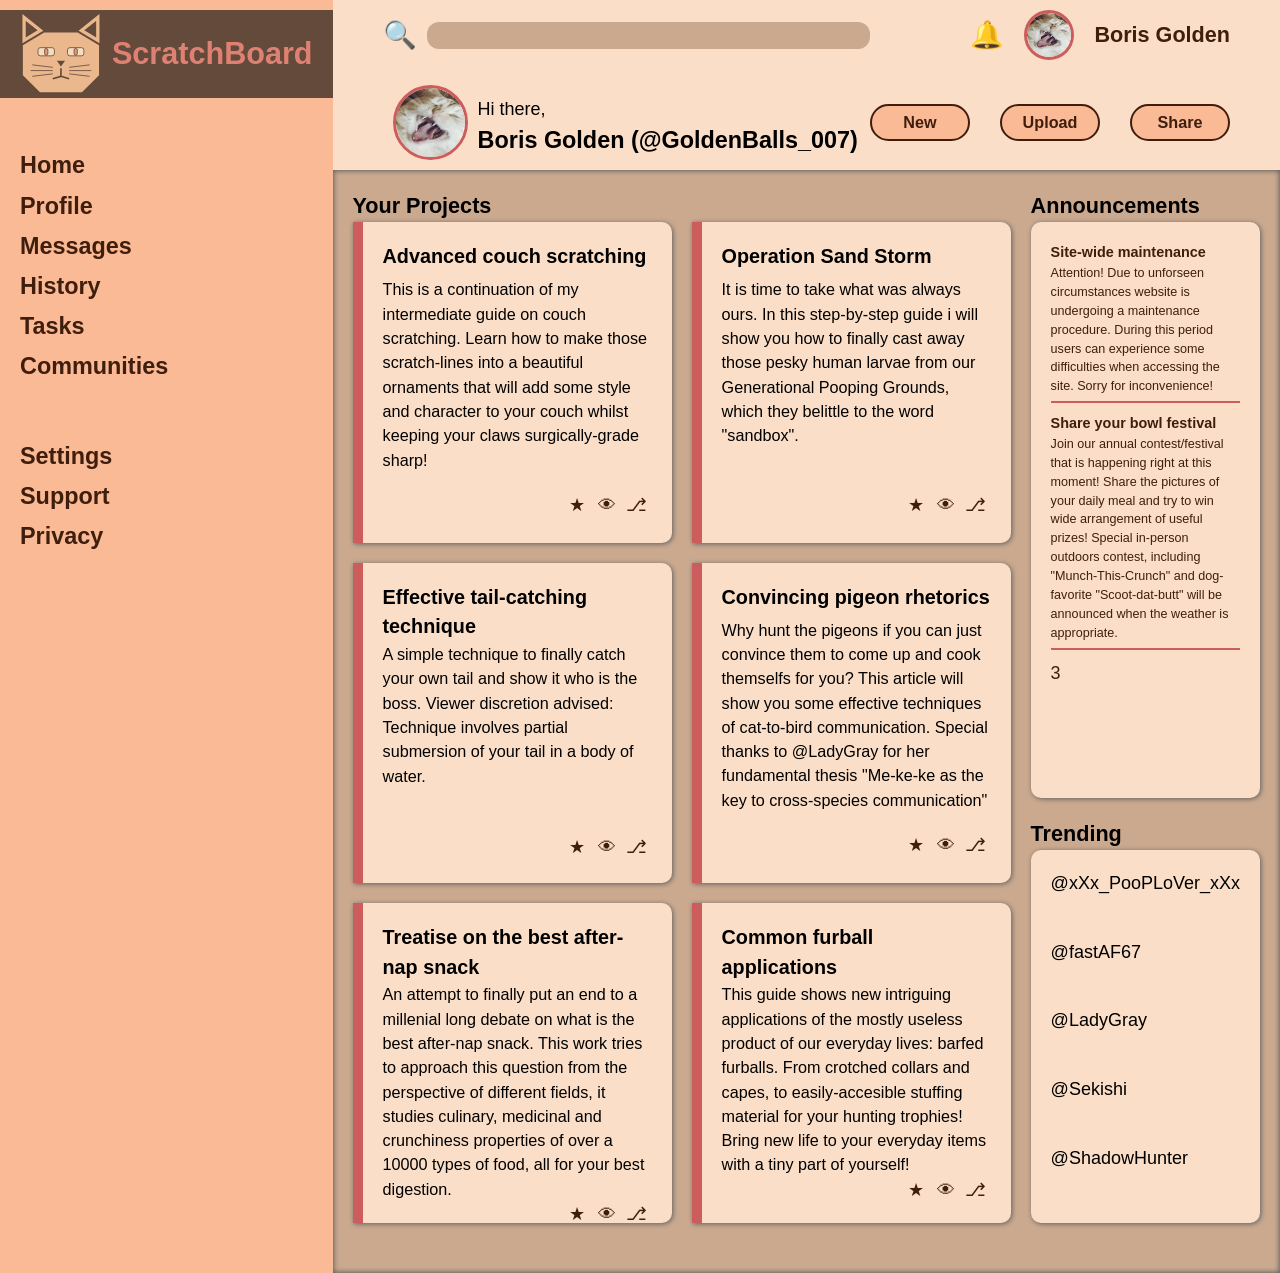
==== index.html @ 6971e1a7 "Fill Announcements section content" ====
<!DOCTYPE html>
<html lang="en">
<head>
    <meta charset="UTF-8">
    <meta name="viewport" content="width=device-width, initial-scale=1.0">
    <title>ScratchBoard</title>
    <link rel="stylesheet" href="styles.css">
    <script type="module" src="scripts/eye-logic.js"></script>
</head>
<body>
    <div class="page">
        <header>
            <div class="header-top">
                <form action="" method="get" autocomplete="off" role="search">
                    <label for="search">&#128269</label>
                    <input type="search" name="search" id="search">
                </form>
                <div class="profile">
                    <a class="notifications" href="http://" target="_blank" rel="noopener noreferrer">&#128276</a>
                    <img src="./media/images/boris.png" width="40" height="40" alt="Your Profile Picture">
                    <a class="name" href="http://" target="_blank" rel="noopener noreferrer">Boris Golden</a>
                </div>
            </div>
            <div class="header-bottom">
                <div class="self">
                    <img src="./media/images/boris.png" width="100" height="100" alt="Your Profile Picture">
                    <p>Hi there,</p>
                    <h2>Boris Golden (@GoldenBalls_007)</h2>
                </div>
                <div class="controls">
                    <button type="button">New</button>
                    <button type="button">Upload</button>
                    <button type="button">Share</button>
                </div>
            </div>
        </header>
        <aside>
            <div class="logo">
                <svg class="cat" xmlns="http://www.w3.org/2000/svg" viewBox="0 0 100 100">
                    <polygon points=
                    "
                        25,95                       
                        75,95
                        95,75
                        95,40
                        70,25
                        30,25
                        5,40
                        5,75 
                    "
                    fill="#e0b887" stroke="#e0b887" stroke-width="3"/>
                    <polygon points=
                    "
                        95,33
                        75,21 
                        95,5
                    "
                    fill="none" stroke="#e0b887" stroke-width="4"/>
                    <polygon points=
                    "
                        5,33
                        25,21 
                        5,5
                    "
                    fill="none" stroke="#e0b887" stroke-width="4"/>
                    <rect class="eye right" x="22" y="42" fill="#f5f5dc" stroke="#000" stroke-width="1" width="20" height="10" rx="3" />
                    <rect class="eye left" x="58" y="42" fill="#f5f5dc" stroke="#000" stroke-width="1" width="20" height="10" rx="3" />
                    <rect class="iris right" x="30" y="43" fill="#e47c56" stroke="#000" stroke-width="1" width="4" height="8" rx="2" />
                    <rect class="iris left" x="66" y="43" fill="#e47c56" stroke="#000" stroke-width="1" width="4" height="8" rx="2" />            
                    <polygon points=
                    "
                        50,65
                        45,58
                        55,58
                    "/>
                    <path d=
                    "
                        M50 67
                        V77
                        L40 80
                        M50 77
                        L60 80
                    " fill="none" stroke="black" stroke-width="2"/>
                    <line x1="40" y1="66" x2="15" y2="63" stroke="black" stroke-width="1"/>
                    <line x1="40" y1="70" x2="13" y2="70" stroke="black" stroke-width="1"/>
                    <line x1="40" y1="74" x2="15" y2="77" stroke="black" stroke-width="1"/>
                    <line x1="60" y1="66" x2="85" y2="63" stroke="black" stroke-width="1"/>
                    <line x1="60" y1="70" x2="87" y2="70" stroke="black" stroke-width="1"/>
                    <line x1="60" y1="74" x2="85" y2="77" stroke="black" stroke-width="1"/>
                </svg>
                <h1>ScratchBoard</h1>
            </div>
            <nav class="navigation-primary">
                <ul>
                    <li><a href="http://">Home</a></li>
                    <li><a href="http://">Profile</a></li>
                    <li><a href="http://">Messages</a></li>
                    <li><a href="http://">History</a></li>
                    <li><a href="http://">Tasks</a></li>
                    <li><a href="http://">Communities</a></li>
                </ul>
            </nav>
            <nav class="navigation-secondary">
                <ul>
                    <li><a href="http://">Settings</a></li>
                    <li><a href="http://">Support</a></li>
                    <li><a href="http://">Privacy</a></li>
                </ul>
            </nav>
        </aside>
        <main>
            <section class="projects">
                <h2>Your Projects</h2>
                <div class="content">
                    <div>
                        <h3>Advanced couch scratching</h3>
                        <p>This is a continuation of my intermediate guide on couch scratching. Learn how to make those scratch-lines into a beautiful ornaments that will add some style and character to your couch whilst keeping your claws surgically-grade sharp!</p>
                        <a class="favorite" href="http://" target="_blank" rel="noopener noreferrer">&#9733</a>
                        <a class="share" href="http://" target="_blank" rel="noopener noreferrer">&#128065</a>
                        <a class="branch" href="http://" target="_blank" rel="noopener noreferrer">&#x2387</a>
                    </div>
                    <div>
                        <h3>Operation Sand Storm</h3>
                        <p>It is time to take what was always ours. In this step-by-step guide i will show you how to finally cast away those pesky human larvae from our Generational Pooping Grounds, which they belittle to the word "sandbox".</p>
                        <a class="favorite" href="http://" target="_blank" rel="noopener noreferrer">&#9733</a>
                        <a class="share" href="http://" target="_blank" rel="noopener noreferrer">&#128065</a>
                        <a class="branch" href="http://" target="_blank" rel="noopener noreferrer">&#x2387</a>
                    </div>
                    <div>
                        <h3>Effective tail-catching technique</h3>
                        <p>A simple technique to finally catch your own tail and show it who is the boss. Viewer discretion advised: Technique involves partial submersion of your tail in a body of water.</p>
                        <a class="favorite" href="http://" target="_blank" rel="noopener noreferrer">&#9733</a>
                        <a class="share" href="http://" target="_blank" rel="noopener noreferrer">&#128065</a>
                        <a class="branch" href="http://" target="_blank" rel="noopener noreferrer">&#x2387</a>
                    </div>
                    <div>
                        <h3>Convincing pigeon rhetorics</h3>
                        <p>Why hunt the pigeons if you can just convince them to come up and cook themselfs for you? This article will show you some effective techniques of cat-to-bird communication. Special thanks to @LadyGray for her fundamental thesis "Me-ke-ke as the key to cross-species communication"</p>
                        <a class="favorite" href="http://" target="_blank" rel="noopener noreferrer">&#9733</a>
                        <a class="share" href="http://" target="_blank" rel="noopener noreferrer">&#128065</a>
                        <a class="branch" href="http://" target="_blank" rel="noopener noreferrer">&#x2387</a>
                    </div>
                    <div>
                        <h3>Treatise on the best after-nap snack</h3>
                        <p>An attempt to finally put an end to a millenial long debate on what is the best after-nap snack. This work tries to approach this question from the perspective of different fields, it studies culinary, medicinal and crunchiness properties of over a 10000 types of food, all for your best digestion.</p>
                        <a class="favorite" href="http://" target="_blank" rel="noopener noreferrer">&#9733</a>
                        <a class="share" href="http://" target="_blank" rel="noopener noreferrer">&#128065</a>
                        <a class="branch" href="http://" target="_blank" rel="noopener noreferrer">&#x2387</a>
                    </div>
                    <div>
                        <h3>Common furball applications</h3>
                        <p>This guide shows new intriguing applications of the mostly useless product of our everyday lives: barfed furballs. From crotched collars and capes, to easily-accesible stuffing material for your hunting trophies! Bring new life to your everyday items with a tiny part of yourself! </p>
                        <a class="favorite" href="http://" target="_blank" rel="noopener noreferrer">&#9733</a>
                        <a class="share" href="http://" target="_blank" rel="noopener noreferrer">&#128065</a>
                        <a class="branch" href="http://" target="_blank" rel="noopener noreferrer">&#x2387</a>
                    </div>
                </div>
            </section>
            <section class="announcements">
                <h2>Announcements</h2>
                <div class="content">
                    <a>
                        <h3>Site-wide maintenance</h3>
                        <p>Attention! Due to unforseen circumstances website is undergoing a maintenance procedure. During this period users can experience some difficulties when accessing the site. Sorry for inconvenience!</p>
                    </a>
                    <a>
                        <h3>Share your bowl festival</h3>
                        <p>Join our annual contest/festival that is happening right at this moment! Share the pictures of your daily meal and try to win wide arrangement of useful prizes! Special in-person outdoors contest, including "Munch-This-Crunch" and dog-favorite "Scoot-dat-butt" will be announced when the weather is appropriate.</p>
                    </a>
                    <a>3</a>
                </div>
            </section>
            <section class="trending">
                <h2>Trending</h2>
                <div class="content">
                    <div>@xXx_PooPLoVer_xXx</div>
                    <div>@fastAF67</div>
                    <div>@LadyGray</div>
                    <div>@Sekishi</div>
                    <div>@ShadowHunter</div>
                </div>
            </section>

        </main>
    </div>
</body>
</html>
---- styles.css ----
:root
{
    --font-headings: sans-serif;
    --font-primary: sans-serif;
    --font-secondary: sans-serif;
    
    --color-bg-body: indianred;
    --color-bg-aside: rgb(250, 186, 149);
    --color-bg-aside-highlight: rgb(255, 206, 178);
    --color-bg-header: rgb(250, 222, 199);
    --color-bg-main: rgb(202, 169, 143);
    --color-bg-logo: black;

    --color-font-headings: indianred;
    --color-font-primary: rgb(63, 30, 13);
    --color-font-secondary: rgb(90, 78, 23);
    --color-shadow: rgb(97, 96, 96);

    box-sizing: border-box;
    font-family: var(--font-primary);
    font-size: 18px;
    line-height: 1.5;
}

*,
*::before,
*::after
{
    box-sizing: inherit;
    margin: 0;
    padding: 0;
}

img
{
    display: block;
}

ul
{
    list-style: none;
}

a
{
    text-decoration: none;
    color: var(--color-font-primary)
}

body
{
    height: 100vh;
    display: flex;
    background-color: var(--color-bg-body);
}

.page
{
    height: 100%;
    flex: 1;
    display: grid;
    grid-template: 1fr 4fr / 1fr 5fr;
}

.page header
{   
    grid-area: 1 / 2 / 2 / 3;
    background-color: var(--color-bg-header)
}

.page aside
{
    grid-area: 1 / 1 / 3 / 2;
    background-color: var(--color-bg-aside);
}

.page main
{
    grid-area: 2 / 2 / 3 / 3;
    background-color: var(--color-bg-main)
}

aside
{
    display: flex;
    flex-direction: column;
    gap: 50px;
    padding-top: 10px;
}

aside > *
{
    padding-left: 20px;
    padding-right: 20px;
}

.logo
{
    height: 7%;
    display: flex;
    background-color: var(--color-bg-logo);
    opacity: 60%;
    gap: 10px;
    place-items: center;
}

.logo svg
{
    height: 100%;
}

aside h1
{
    font-size: 1.7rem;
    font-family: var(--font-headings);
    color: var(--color-font-headings);
}

aside a
{
    font-size: 1.3rem;
    font-weight: 550;
    color: var(--color-font-primary);
}

aside li
{
    margin-bottom: 5px;
}

header
{
    display: flex;
    flex-direction: column;
    gap: 25px;
    padding: 10px 50px;
}

header > *
{
    display: flex;
}

.header-top
{
    gap: 100px;
}

.header-top form
{
    flex: 1.5;
    display: flex;
    gap: 10px;
    align-items: center;
}

form input
{
    flex: 1;
    font-size: 1.3rem;
    border-radius: 12px;
    background-color: var(--color-bg-main);
    color: var(--color-font-secondary);
    border: none;
}

form input:focus
{
    background-color: var(--color-bg-aside);
    outline: 3px solid var(--color-font-headings);
    color: var(--color-font-headings);
}

form label
{
    font-size: 1.5rem;
}

.profile
{
    display: flex;
    gap: 20px;
    align-items: center;
}

.profile .notifications
{
    font-size: 1.5rem;
}

.profile img
{
    width: 50px;
    height: 50px;
    border-radius: 50%;
    border: 3px solid var(--color-font-headings);
}

.profile .name
{
    font-size: 1.2rem;
    font-weight: bold;
}

.header-bottom
{
    justify-content:space-between;
}

.self
{
    display: grid;
    grid-template: repeat(2, 1fr) / 1fr 4fr; 
}

.self img
{
    grid-area: 1 / 1 / 3 / 2;
    border-radius: 50%;
    border: 3px solid var(--color-font-headings);
    width: 75px;
    height: 75px;
    place-self: center;
}
.self p
{
    grid-area: 1 / 2 / 2 / 3;
    justify-self: start;
    align-self: end;
}
.self h2
{
    grid-area: 2 / 2 / 3 / 3;
    font-size: 1.3rem;
}

.controls
{
    display: flex;
    gap: 30px;
    place-items: center;
}

.controls button
{
    height: 50%;
    width: 100px;
    background-color: var(--color-bg-aside);
    color: var(--color-font-primary);
    font-size: 0.9rem;
    font-weight: bold;
    border-radius: 20px;
    border: 2px solid var(--color-font-primary)
}

.controls button:hover
{
    background-color: var(--color-bg-aside-highlight);
    border-color: var(--color-font-headings);
    color: var(--color-font-headings);
}

.controls button:active
{
    background-color: var(--color-bg-main);
    border-color: var(--color-font-primary);
    color: var(--color-font-primary);
}

main
{
    display: grid;
    grid-template: 3fr 2fr / 3fr 1fr;
    gap: 20px;
    padding: 20px 20px 50px;
    box-shadow: inset 0px 0px 5px 1px var(--color-shadow);
}

main section
{
    display: flex;
    flex-direction: column;
}

main section h2
{
    font-size: 1.2rem;
    font-weight: 600;
}

main .projects
{
    grid-area: 1 / 1 / 3 / 2;
}

main .announcements
{
    grid-area: 1 / 2 / 2 / 3;
}

main .trending
{
    grid-area: 2 / 2 / 3 / 3;
}

main section .content
{
    flex: 1;
}

main .projects .content
{   
    display: grid;
    grid-template: repeat(auto-fit, minmax(200px, 1fr)) / repeat(2, 1fr);
    gap: 20px;
    place-items: center;
}

main .projects .content div
{
    width: 100%;
    height: 100%;
    background-color: var(--color-bg-header);
    border-left: 10px solid var(--color-bg-body);
    border-top-right-radius: 10px;
    border-bottom-right-radius: 10px;
    padding: 20px;
    display: grid;
    grid-template: 0.5fr 3fr 0.5fr / 3fr 0.5fr 0.5fr 0.5fr;
}

main .projects .content div h3
{
    grid-area: 1 / 1 / 2 / 5;
    font-size: 1.1rem;
}
main .projects .content div p
{
    grid-area: 2 / 1 / 3 / 5;
    font-size: 0.9rem;
}

main .projects .content div .favorite,
main .projects .content div .share,
main .projects .content div .branch
{
    place-self: center;
}

main .projects .content div .favorite
{
    grid-area: 3 / 2 / 4 / 3;
}
main .projects .content div .share
{
    grid-area: 3 / 3 / 4 / 4;
}
main .projects .content div .branch
{
    grid-area: 3 / 4 / 4 / 5;
}

main .projects .content div,
main .announcements .content,
main .trending .content
{
    box-shadow: 1px 1px 5px var(--color-shadow);
}

main .announcements .content,
main .trending .content
{
    display: flex;
    flex-direction: column;
    padding: 20px;
    background-color: var(--color-bg-header);
    border-radius: 10px;
    gap: 10px;
}

main .announcements .content > *,
main .trending .content > *
{
    flex: 1;
}

main .announcements .content > *:not(:last-child)
{
    padding-bottom: 5px;
    border-bottom: 2px solid var(--color-font-headings);
}

main .announcements .content a h3
{
    font-size: 0.8rem;
}

main .announcements .content a p
{
    font-size: 0.7rem;
}
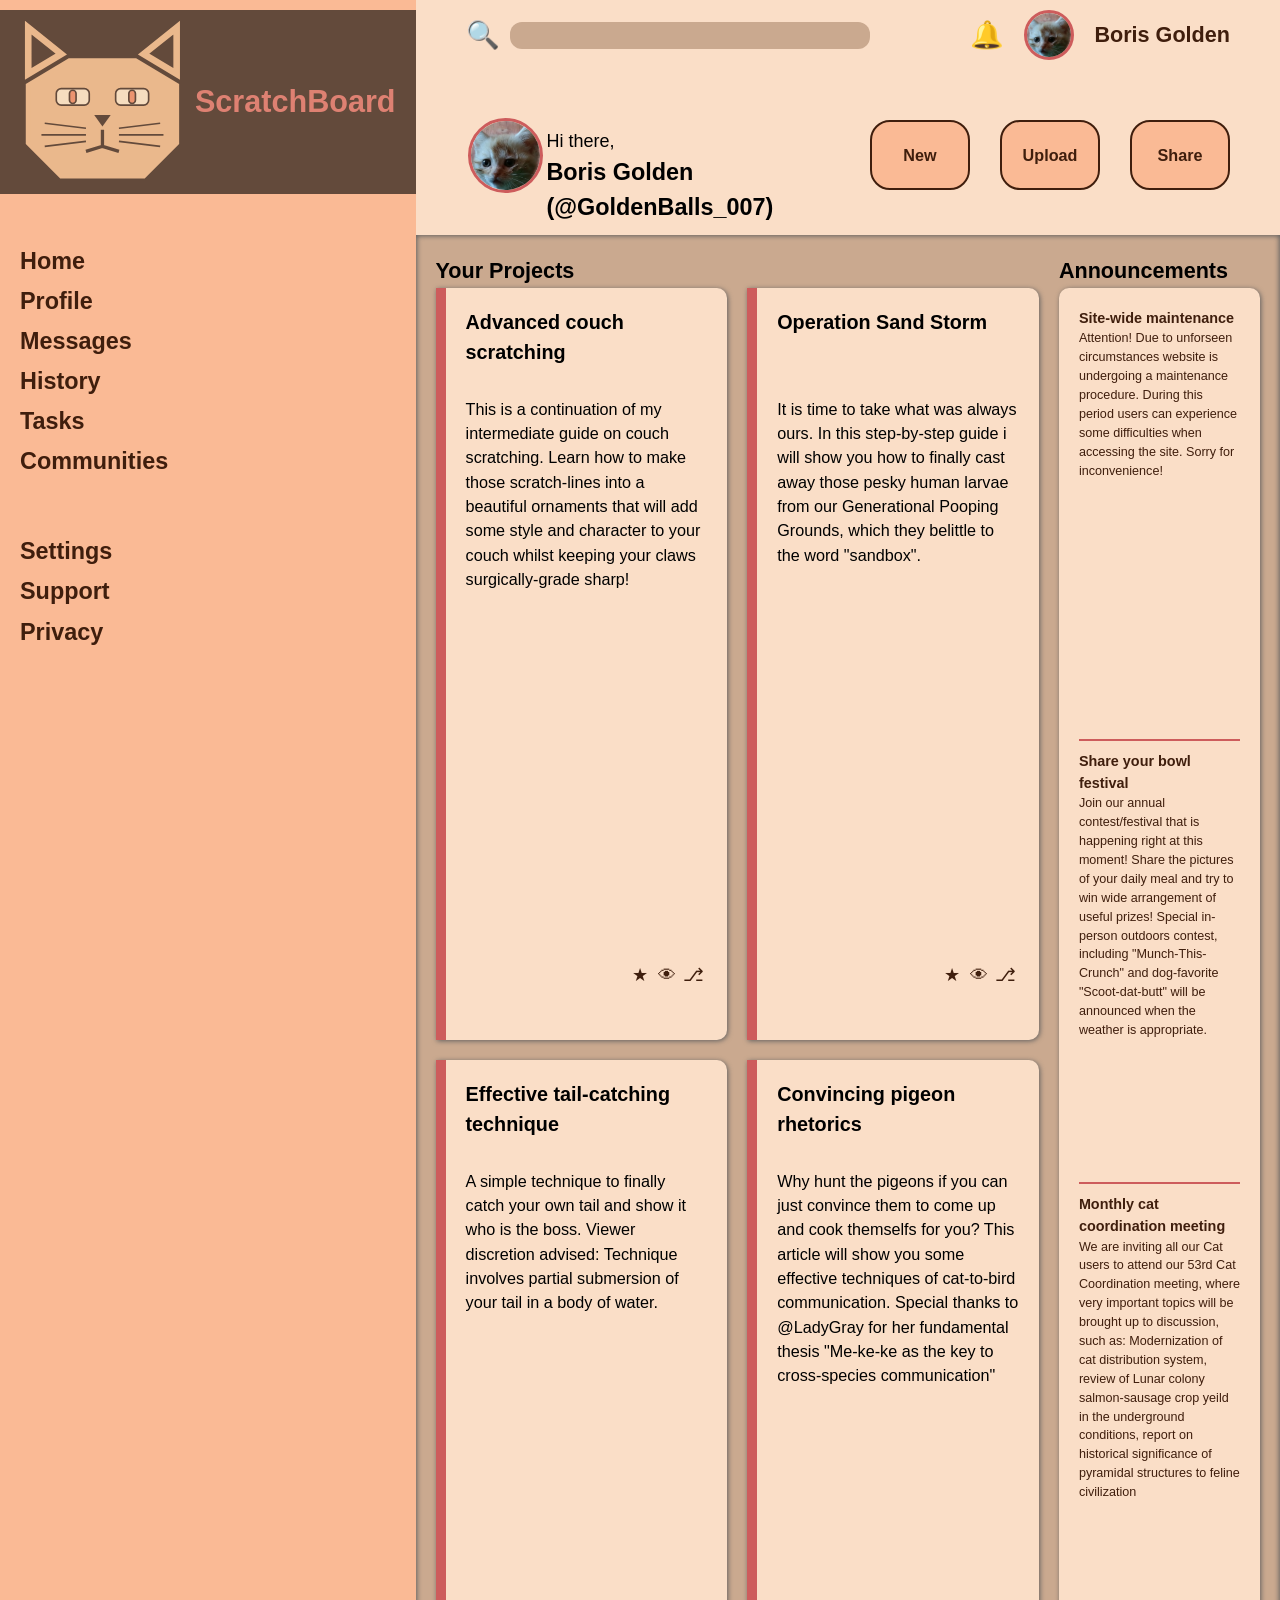
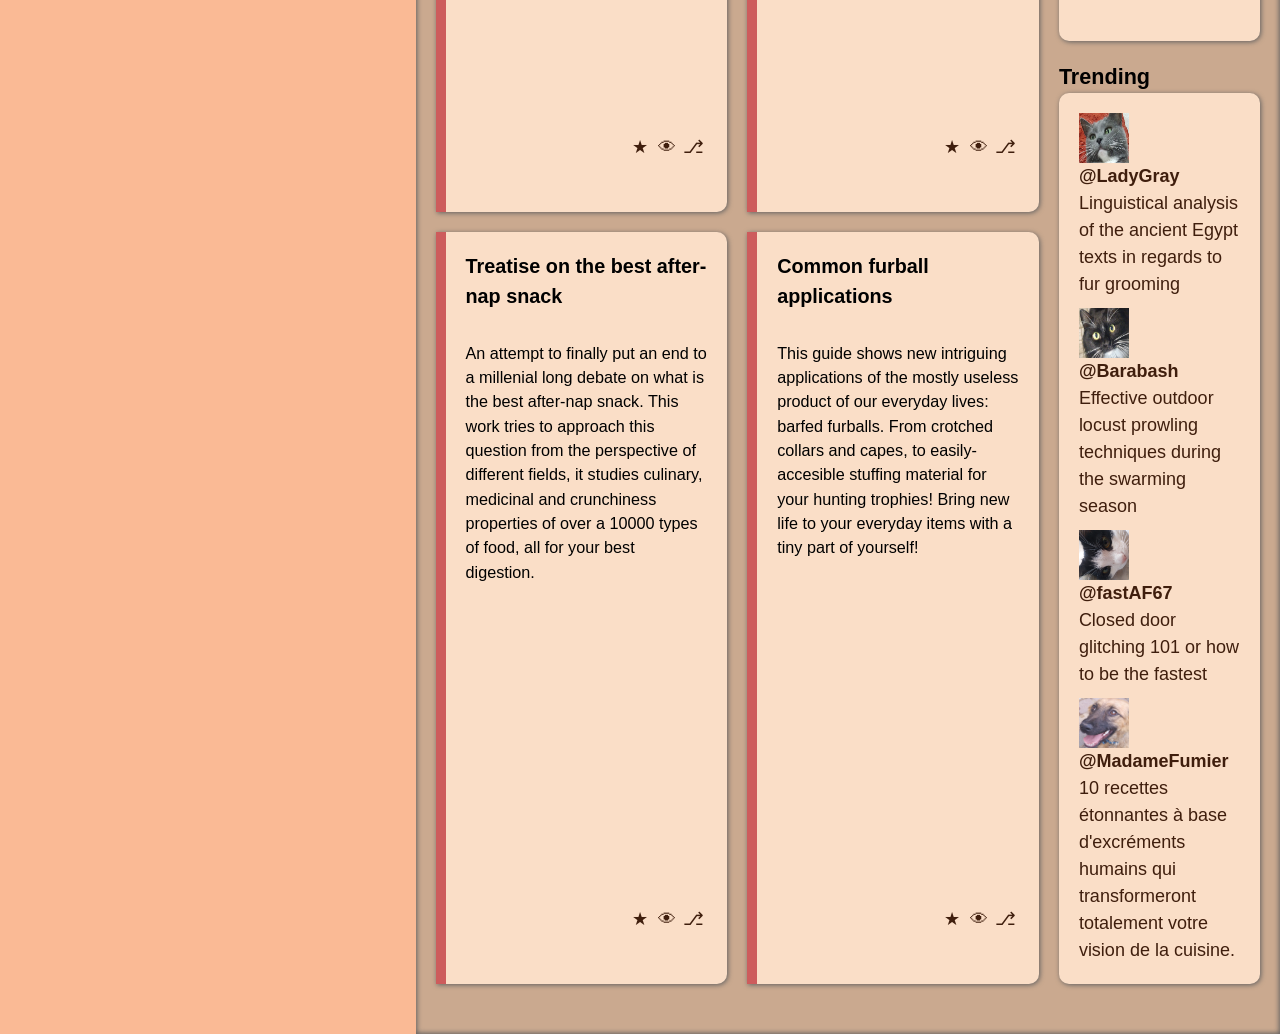
==== commit 84096904: "Add profile pictures to the trending section" ====
--- a/index.html
+++ b/index.html
@@ -159,25 +159,43 @@
             <section class="announcements">
                 <h2>Announcements</h2>
                 <div class="content">
-                    <a>
+                    <a href="http://" target="_blank" rel="noopener noreferrer">
                         <h3>Site-wide maintenance</h3>
                         <p>Attention! Due to unforseen circumstances website is undergoing a maintenance procedure. During this period users can experience some difficulties when accessing the site. Sorry for inconvenience!</p>
-                    </a>
-                    <a>
+                    </a href="http://" target="_blank" rel="noopener noreferrer">
+                    <a href="http://" target="_blank" rel="noopener noreferrer">
                         <h3>Share your bowl festival</h3>
                         <p>Join our annual contest/festival that is happening right at this moment! Share the pictures of your daily meal and try to win wide arrangement of useful prizes! Special in-person outdoors contest, including "Munch-This-Crunch" and dog-favorite "Scoot-dat-butt" will be announced when the weather is appropriate.</p>
                     </a>
-                    <a>3</a>
+                    <a href="http://" target="_blank" rel="noopener noreferrer">
+                        <h3>Monthly cat coordination meeting</h3>
+                        <p>We are inviting all our Cat users to attend our 53rd Cat Coordination meeting, where very important topics will be brought up to discussion, such as: Modernization of cat distribution system, review of Lunar colony salmon-sausage crop yeild in the underground conditions, report on historical significance of pyramidal structures to feline civilization</p>
+                    </a>
                 </div>
             </section>
             <section class="trending">
                 <h2>Trending</h2>
                 <div class="content">
-                    <div>@xXx_PooPLoVer_xXx</div>
-                    <div>@fastAF67</div>
-                    <div>@LadyGray</div>
-                    <div>@Sekishi</div>
-                    <div>@ShadowHunter</div>
+                    <a href="http://" target="_blank" rel="noopener noreferrer">
+                        <img src="./media/images/serush.png" alt="An Avatar of the user @LadyGray" width="50px" height="50px">
+                        <h4>@LadyGray</h4>
+                        <p>Linguistical analysis of the ancient Egypt texts in regards to fur grooming</p>
+                    </a>
+                    <a href="http://" target="_blank" rel="noopener noreferrer">
+                        <img src="./media/images/barabash.png" alt="An Avatar of the user @Barabash" width="50px" height="50px">
+                        <h4>@Barabash</h4>
+                        <p>Effective outdoor locust prowling techniques during the swarming season</p>
+                    </a>
+                    <a href="http://" target="_blank" rel="noopener noreferrer">
+                        <img src="./media/images/fefus.png" alt="An Avatar of the user @fastAF67" width="50px" height="50px">
+                        <h4>@fastAF67</h4>
+                        <p>Closed door glitching 101 or how to be the fastest</p>
+                    </a>
+                    <a href="http://" target="_blank" rel="noopener noreferrer">
+                        <img src="./media/images/pupa.png" alt="An Avatar of the user @MadameFumier" width="50px" height="50px">
+                        <h4>@MadameFumier</h4>
+                        <p>10 recettes étonnantes à base d'excréments humains qui transformeront totalement votre vision de la cuisine.</p>
+                    </a>
                 </div>
             </section>
 
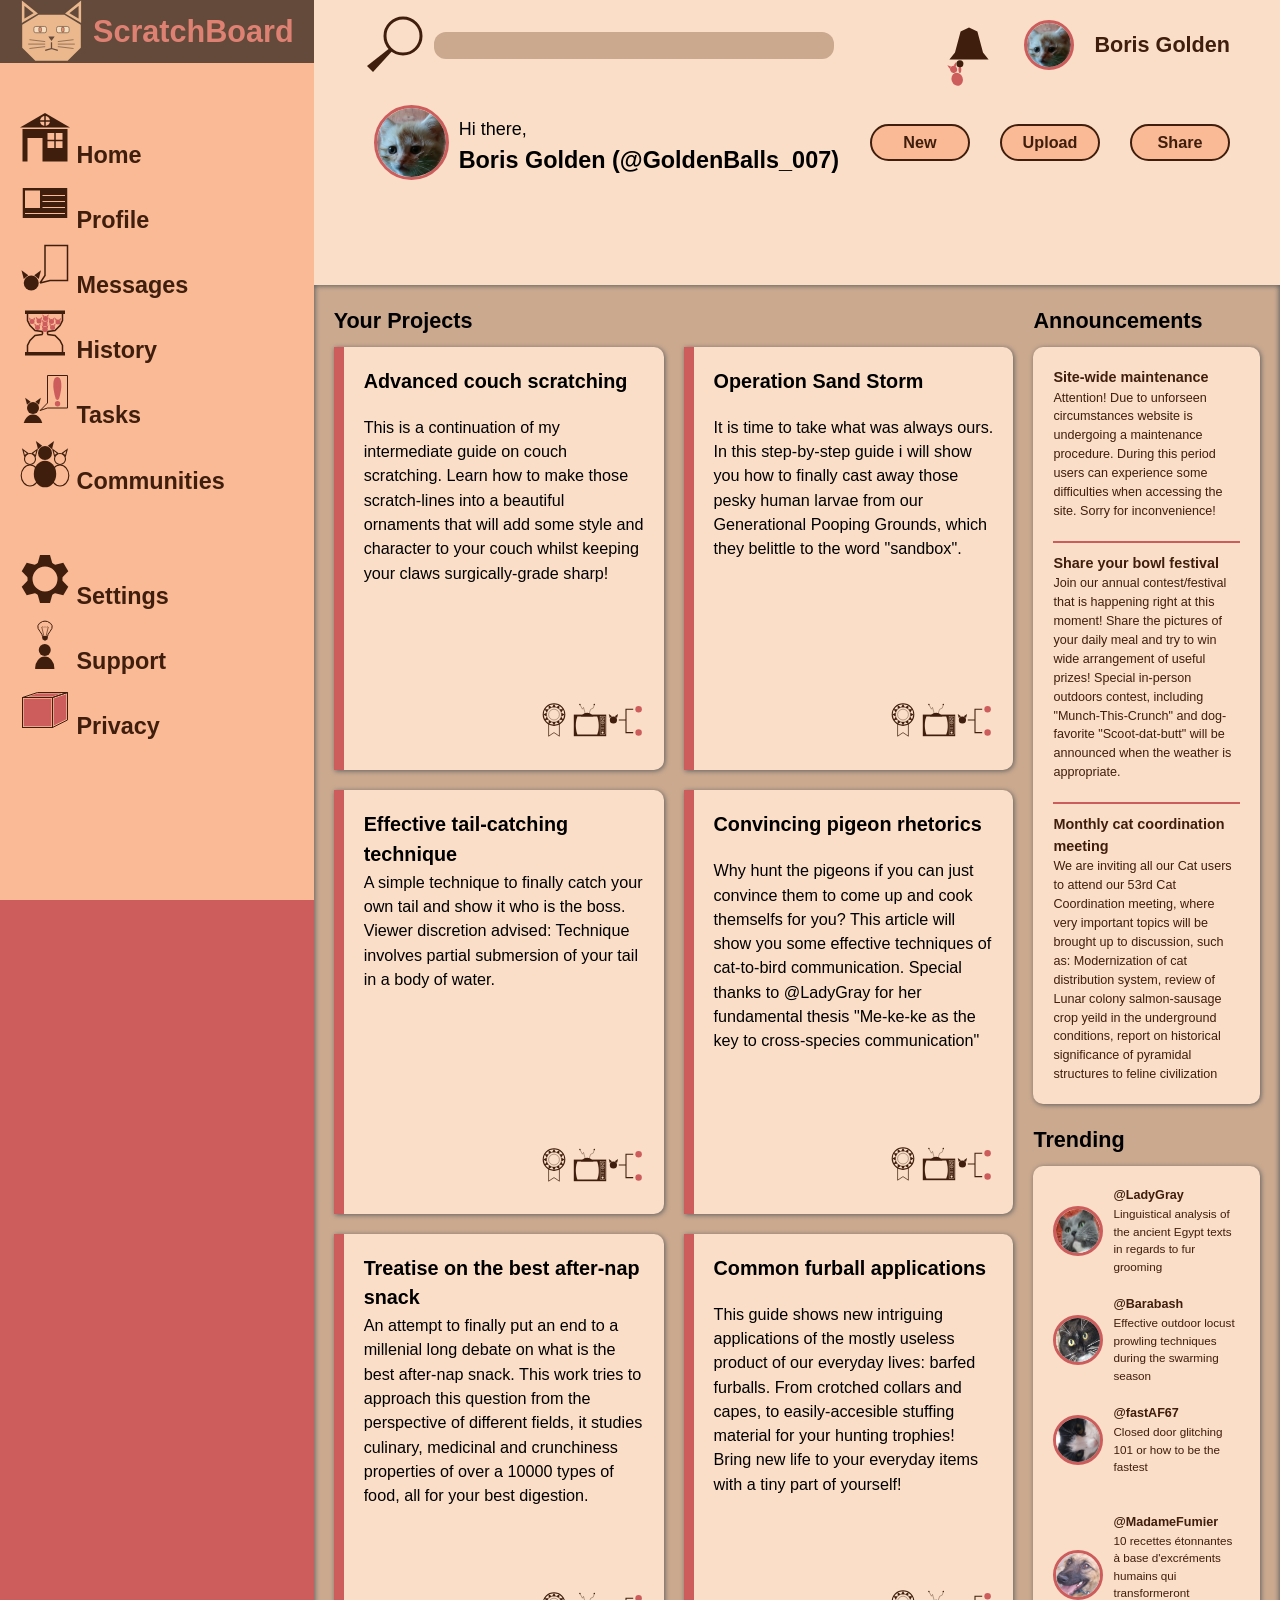
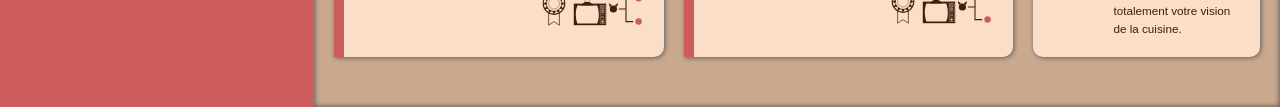
==== commit 4d6519ea: "Add svg icons" ====
--- a/index.html
+++ b/index.html
@@ -4,7 +4,8 @@
     <meta charset="UTF-8">
     <meta name="viewport" content="width=device-width, initial-scale=1.0">
     <title>ScratchBoard</title>
-    <link rel="stylesheet" href="styles.css">
+    <link rel="stylesheet" href="./styles/styles.css">
+    <link rel="stylesheet" href="./styles/icons.css">
     <script type="module" src="scripts/eye-logic.js"></script>
 </head>
 <body>
@@ -12,11 +13,154 @@
         <header>
             <div class="header-top">
                 <form action="" method="get" autocomplete="off" role="search">
-                    <label for="search">&#128269</label>
+                    <label for="search">
+                        <svg class="icon icon-search" xmlns="http://www.w3.org/2000/svg" viewBox="0 0 100 100">
+                            <g class="icon-primary" color="#689">
+                                <circle cx="65" cy="35" r="30" fill="none" stroke="currentColor" stroke-width="5"/>
+                                <polygon points=
+                                "
+                                    15,95
+                                    5, 85
+                                    42, 56
+                                    47, 60
+                                " fill="currentColor"/>
+                            </g>
+
+                            <g class="icon-secondary icon-hover" color="#5ab" transform="translate(5,-22) scale(1.2)">
+                                <circle cx="50" cy="50" r="10" fill="currentColor"/>
+                                <polygon points=
+                                "
+                                    40, 44.5
+                                    37, 33
+                                    46, 39.5
+                                "
+                                fill="currentColor"/>
+                                <polygon points=
+                                "
+                                    60, 44.5
+                                    63, 33
+                                    54, 39.5
+                                "
+                                fill="currentColor"/>
+                            </g>
+                        </svg>
+                    </label>
                     <input type="search" name="search" id="search">
                 </form>
                 <div class="profile">
-                    <a class="notifications" href="http://" target="_blank" rel="noopener noreferrer">&#128276</a>
+                    <a class="notifications" href="http://" target="_blank" rel="noopener noreferrer">
+                        <svg class="icon icon-notifications" xmlns="http://www.w3.org/2000/svg" viewBox="0 0 100 100">
+                            <g class="icon-secondary icon-default" color="#5ab" transform="translate(3,37) scale(0.5) rotate(340, 50, 50)">
+                                <circle cx="50" cy="50" r="10" fill="currentColor"/>
+                                <polygon points=
+                                "
+                                    40, 44.5
+                                    37, 33
+                                    46, 39.5
+                                "
+                                fill="currentColor"/>
+                                <polygon points=
+                                "
+                                    60, 44.5
+                                    63, 33
+                                    54, 39.5
+                                "
+                                fill="currentColor"/>
+                                <ellipse cx="50" cy="80" rx="16" ry="19" fill="currentColor"/>
+                            </g>
+                            <g class="icon-secondary icon-default" color="#5ab">
+                                <ellipse cx="37" cy="62" rx="2" ry="5" fill="currentColor"/>
+                            </g>
+                            <g class="icon-primary" color="#689" transform="translate(-50,-140) scale(2)">
+                                <polygon points=
+                                "
+                                    50, 71
+                                    44, 74
+                                    40, 89
+                                    36, 94
+                                    64, 94
+                                    60, 89
+                                    56, 74
+                                "
+                                fill="currentColor"/>
+                            </g>
+                            <g class="icon-primary icon-default" color="#689">
+                                <circle cx="37" cy="54" r="5" fill="currentColor"/>
+                            </g>
+                            <g transform="translate(26, 0)">
+                                <g class="icon-secondary icon-hover" color="#5ab" transform="translate(2,41) scale(0.5) rotate(315, 50, 50)">
+                                    <circle cx="50" cy="50" r="10" fill="currentColor"/>
+                                    <polygon points=
+                                    "
+                                        40, 44.5
+                                        37, 33
+                                        46, 39.5
+                                    "
+                                    fill="currentColor"/>
+                                    <polygon points=
+                                    "
+                                        60, 44.5
+                                        63, 33
+                                        54, 39.5
+                                    "
+                                    fill="currentColor"/>
+                                    <ellipse cx="50" cy="80" rx="16" ry="19" fill="currentColor"/>
+                                </g>
+                                <g class="icon-secondary icon-hover" color="#5ab">
+                                    <ellipse cx="37" cy="62" rx="2" ry="5" fill="currentColor"/>
+                                </g>
+                            </g>
+                            <g class="icon-primary icon-hover" color="#689">
+                                <circle cx="63" cy="54" r="5" fill="currentColor"/>
+                            </g>
+                            <g class="icon-secondary icon-hover" color="#5ab">
+                                <path d=
+                                "
+                                    M 25 30
+                                    Q  23  20,
+                                    30 15
+                                "
+                                fill="none" stroke="currentColor" stroke-width="2"/>
+                                <path d=
+                                "
+                                    M 20 35     
+                                    Q  15  17,
+                                    30 8
+                                "
+                                fill="none" stroke="currentColor" stroke-width="2"/>
+                                <path d=
+                                "
+                                    M 15 40     
+                                    Q  5  13,
+                                    30 1
+                                "
+                                fill="none" stroke="currentColor" stroke-width="2"/>
+                            </g>
+                            <g class="icon-secondary icon-hover" color="#5ab" transform="translate(100, 0) scale(-1,1)">
+                                <path d=
+                                "
+                                    M 25 30
+                                    Q  23  20,
+                                    30 15
+                                "
+                                fill="none" stroke="currentColor" stroke-width="2"/>
+                                <path d=
+                                "
+                                    M 20 35     
+                                    Q  15  17,
+                                    30 8
+                                "
+                                fill="none" stroke="currentColor" stroke-width="2"/>
+                                <path d=
+                                "
+                                    M 15 40     
+                                    Q  5  13,
+                                    30 1
+                                "
+                                fill="none" stroke="currentColor" stroke-width="2"/>
+                            </g>
+                        </svg>
+                    </a>
                     <img src="./media/images/boris.png" width="40" height="40" alt="Your Profile Picture">
                     <a class="name" href="http://" target="_blank" rel="noopener noreferrer">Boris Golden</a>
                 </div>
@@ -92,19 +236,998 @@
             </div>
             <nav class="navigation-primary">
                 <ul>
-                    <li><a href="http://">Home</a></li>
-                    <li><a href="http://">Profile</a></li>
-                    <li><a href="http://">Messages</a></li>
-                    <li><a href="http://">History</a></li>
-                    <li><a href="http://">Tasks</a></li>
-                    <li><a href="http://">Communities</a></li>
+                    <li>
+                        <a href="http://">
+                            <svg class="icon icon-home" xmlns="http://www.w3.org/2000/svg" viewBox="0 0 100 100">
+                                <defs>
+                                    <mask id="icon-mask-cutout">
+                                        <rect x="0" y="0" width="100" height="100" fill="white"/>
+                                        <rect x="15" y="50" width="30" height="50" fill="black"/>
+                                        <rect x="55" y="40" width="30" height="30" fill="black"/>
+                                        <circle cx="50" cy="16" r="10" fill="black"/>
+                                    </mask>
+                                </defs>
+                                
+                                <g class="icon-secondary icon-hover" color="#5ab" transform="translate(-3,30) scale(0.65)">
+                                    <circle cx="50" cy="50" r="10" fill="currentColor"/>
+                                    <polygon points=
+                                    "
+                                        40, 44.5
+                                        37, 33
+                                        46, 39.5
+                                    "
+                                    fill="currentColor"/>
+                                    <polygon points=
+                                    "
+                                        60, 44.5
+                                        63, 33
+                                        54, 39.5
+                                    "
+                                    fill="currentColor"/>
+                                    <ellipse cx="50" cy="80" rx="16" ry="19" fill="currentColor"/>
+                                </g>
+                                <g class="icon-secondary icon-hover" color="#5ab">
+                                    <rect x="54" y="39" width="33" height="33" fill="currentColor"/>
+                                    <circle cx="50" cy="16" r="11" fill="currentColor"/>
+                                </g>
+
+                                <g class ="icon-primary" color="#689">
+                                    <rect x="5" y="32" width="90" height="65" fill="currentColor" mask="url(#icon-mask-cutout)"/>
+                                    <polygon points=
+                                    "
+                                        0, 29
+                                        50, 0
+                                        100, 29
+                                    "
+                                    fill="currentColor" mask="url(#icon-mask-cutout)"/>
+                                    <line x1="70" y1="39" x2="70" y2="71" stroke="currentColor" stroke-width="3"/>
+                                    <line x1="54" y1="55" x2="86" y2="55" stroke="currentColor" stroke-width="3"/>
+                                    <line x1="50" y1="5" x2="50" y2="27" stroke="currentColor" stroke-width="3"/>
+                                    <line x1="39" y1="16" x2="61" y2="16" stroke="currentColor" stroke-width="3"/>
+                                </g>   
+                            </svg>
+                            <p>Home</p>
+                        </a>
+                    </li>
+                    <li>
+                        <a href="http://">
+                            <svg class="icon icon-profile" xmlns="http://www.w3.org/2000/svg" viewBox="0 0 100 100"> 
+                                <defs>
+                                    <mask id="icon-mask-fields">
+                                        <rect x="5" y="20" width="90" height="60" fill="white"/>
+                                        <rect x="10" y="25" width="30" height="35" fill="black"/>
+                                        <line x1="45" y1="35" x2="90" y2="35" stroke="black" stroke-width="2"/>
+                                        <line x1="45" y1="47" x2="90" y2="47" stroke="black" stroke-width="2"/>
+                                        <line x1="45" y1="59" x2="90" y2="59" stroke="black" stroke-width="2"/>
+                                        <line x1="10" y1="71" x2="90" y2="71" stroke="black" stroke-width="2"/>
+                                    </mask>
+                                </defs>
+                                
+                                <g class="icon-primary" color="#689">
+                                    <rect x="5" y="20" width="90" height="60" fill="currentColor" mask="url(#icon-mask-fields)"/>
+                                </g>
+
+                                <g class="icon-secondary icon-hover" color="#5ab" transform="translate(-25,-4) ">
+                                    <circle cx="50" cy="50" r="10" fill="currentColor"/>
+                                    <polygon points=
+                                    "
+                                        40, 44.5
+                                        37, 33
+                                        46, 39.5
+                                    "
+                                    fill="currentColor"/>
+                                    <polygon points=
+                                    "
+                                        60, 44.5
+                                        63, 33
+                                        54, 39.5
+                                    "
+                                    fill="currentColor"/>
+                                </g>
+                                <g class="icon-secondary icon-hover" color="#5ab">
+                                    <line x1="45" y1="29" x2="90" y2="29" stroke="currentColor" stroke-width="7"/>
+                                    <line x1="45" y1="41" x2="90" y2="41" stroke="currentColor" stroke-width="7"/>
+                                    <line x1="45" y1="53" x2="90" y2="53" stroke="currentColor" stroke-width="7"/>
+                                    <line x1="10" y1="65" x2="90" y2="65" stroke="currentColor" stroke-width="7"/>
+                                </g>
+                            </svg>
+                            <p>Profile</p>
+                        </a>
+                    </li>
+                    <li>
+                        <a href="http://">
+                            <svg class="icon icon-message" xmlns="http://www.w3.org/2000/svg" viewBox="0 0 100 100">
+                                <g class="icon-primary" color="#689" transform="translate(0,5) scale(1.5)">
+                                    <circle cx="15" cy="50" r="10" fill="currentColor"/>
+                                    <polygon points=
+                                    "
+                                        5, 44.5
+                                        2, 33
+                                        11, 39.5
+                                    "
+                                    fill="currentColor"/>
+                                    <polygon points=
+                                    "
+                                        25, 44.5
+                                        28, 33  
+                                        19, 39.5
+                                    "
+                                    fill="currentColor"/>
+                                </g>
+                                <g class="icon-primary" color="#689">
+                                    <path d=
+                                    "
+                                        M 40 80
+                                        L 60 75
+                                        H 95
+                                        V 5
+                                        H 50
+                                        V 65
+                                        L 40 80
+                                    " 
+                                    fill="none" stroke="currentColor" stroke-width="3"/>
+                                </g> 
+
+                                <g class="icon-secondary icon-hover" color="#5ab">
+                                    <path d=
+                                    "
+                                        M 55 15
+                                        H 90
+                                        M 55 25
+                                        H 90
+                                        M 55 35
+                                        H 90
+                                        M 55 45
+                                        H 90
+                                        M 55 55
+                                        H 77
+                                    "
+                                    fill="none" stroke="currentColor" stroke-width="5"/>
+                                </g>
+                            </svg>
+                            <p>Messages</p>
+                        </a>
+                    </li>
+                    <li>
+                        <a href="http://">
+                            <svg class="icon icon-history" xmlns="http://www.w3.org/2000/svg" viewBox="0 0 100 100">
+                                <g class="icon-primary" color="#689">
+                                    <rect x="10" y="5" width="80" height="7" fill="currentColor"/>
+                                    <rect x="10" y="88" width="80" height="7" fill="currentColor"/>
+                                    <path d=
+                                    "
+                                        M 15 12
+                                        V 25
+                                        L 20 35
+                                        L 30 45
+                                        L 44 47
+                                        L 45 49
+                                        V 51
+                                        L 44 53
+                                        L 30 55
+                                        L 20 65
+                                        L 15 75
+                                        V 88
+                                    "
+                                    fill="none" stroke="currentColor" stroke-width="3"/>
+                                    <path d=
+                                    "
+                                        M 15 12
+                                        V 25
+                                        L 20 35
+                                        L 30 45
+                                        L 44 47
+                                        L 45 49
+                                        V 51
+                                        L 44 53
+                                        L 30 55
+                                        L 20 65
+                                        L 15 75
+                                        V 88
+                                    "
+                                    fill="none" stroke="currentColor" stroke-width="3" transform="rotate(180, 50, 50)"/>
+                                </g>
+
+                                <g class="icon-secondary icon-default" color="#5ab" transform="translate(10, 14) scale(0.5)">
+                                    <circle cx="50" cy="50" r="10" fill="currentColor"/>
+                                        <polygon points=
+                                        "
+                                            40, 44.5
+                                            37, 33
+                                            46, 39.5
+                                        "
+                                        fill="currentColor"/>
+                                        <polygon points=
+                                        "
+                                            60, 44.5
+                                            63, 33
+                                            54, 39.5
+                                        "
+                                        fill="currentColor"/>
+                                </g>
+                                <g class="icon-secondary icon-default" color="#5ab" transform="translate(-1, 2) scale(0.5)">
+                                    <circle cx="50" cy="50" r="10" fill="currentColor"/>
+                                        <polygon points=
+                                        "
+                                            40, 44.5
+                                            37, 33
+                                            46, 39.5
+                                        "
+                                        fill="currentColor"/>
+                                        <polygon points=
+                                        "
+                                            60, 44.5
+                                            63, 33
+                                            54, 39.5
+                                        "
+                                        fill="currentColor"/>
+                                </g>
+                                <g class="icon-secondary icon-default" color="#5ab" transform="translate(13, 1) scale(0.5)">
+                                    <circle cx="50" cy="50" r="10" fill="currentColor"/>
+                                        <polygon points=
+                                        "
+                                            40, 44.5
+                                            37, 33
+                                            46, 39.5
+                                        "
+                                        fill="currentColor"/>
+                                        <polygon points=
+                                        "
+                                            60, 44.5
+                                            63, 33
+                                            54, 39.5
+                                        "
+                                        fill="currentColor"/>
+                                </g>
+                                <g class="icon-secondary icon-default" color="#5ab" transform="translate(25, 18) scale(0.5)">
+                                    <circle cx="50" cy="50" r="10" fill="currentColor"/>
+                                        <polygon points=
+                                        "
+                                            40, 44.5
+                                            37, 33
+                                            46, 39.5
+                                        "
+                                        fill="currentColor"/>
+                                        <polygon points=
+                                        "
+                                            60, 44.5
+                                            63, 33
+                                            54, 39.5
+                                        "
+                                        fill="currentColor"/>
+                                </g>
+                                <g class="icon-secondary icon-default" color="#5ab" transform="translate(25, 7) scale(0.5)">
+                                    <circle cx="50" cy="50" r="10" fill="currentColor"/>
+                                        <polygon points=
+                                        "
+                                            40, 44.5
+                                            37, 33
+                                            46, 39.5
+                                        "
+                                        fill="currentColor"/>
+                                        <polygon points=
+                                        "
+                                            60, 44.5
+                                            63, 33
+                                            54, 39.5
+                                        "
+                                        fill="currentColor"/>
+                                </g>
+                                <g class="icon-secondary icon-default" color="#5ab" transform="translate(26, -4) scale(0.5)">
+                                    <circle cx="50" cy="50" r="10" fill="currentColor"/>
+                                        <polygon points=
+                                        "
+                                            40, 44.5
+                                            37, 33
+                                            46, 39.5
+                                        "
+                                        fill="currentColor"/>
+                                        <polygon points=
+                                        "
+                                            60, 44.5
+                                            63, 33
+                                            54, 39.5
+                                        "
+                                        fill="currentColor"/>
+                                </g>
+                                <g class="icon-secondary icon-default" color="#5ab" transform="translate(25, 18) scale(0.5)">
+                                    <circle cx="50" cy="50" r="10" fill="currentColor"/>
+                                        <polygon points=
+                                        "
+                                            40, 44.5
+                                            37, 33
+                                            46, 39.5
+                                        "
+                                        fill="currentColor"/>
+                                        <polygon points=
+                                        "
+                                            60, 44.5
+                                            63, 33
+                                            54, 39.5
+                                        "
+                                        fill="currentColor"/>
+                                </g>
+                                <g class="icon-secondary icon-default" color="#5ab" transform="translate(40, 14) scale(0.5)">
+                                    <circle cx="50" cy="50" r="10" fill="currentColor"/>
+                                        <polygon points=
+                                        "
+                                            40, 44.5
+                                            37, 33
+                                            46, 39.5
+                                        "
+                                        fill="currentColor"/>
+                                        <polygon points=
+                                        "
+                                            60, 44.5
+                                            63, 33
+                                            54, 39.5
+                                        "
+                                        fill="currentColor"/>
+                                </g>
+                                <g class="icon-secondary icon-default" color="#5ab" transform="translate(51, 3) scale(0.5)">
+                                    <circle cx="50" cy="50" r="10" fill="currentColor"/>
+                                        <polygon points=
+                                        "
+                                            40, 44.5
+                                            37, 33
+                                            46, 39.5
+                                        "
+                                        fill="currentColor"/>
+                                        <polygon points=
+                                        "
+                                            60, 44.5
+                                            63, 33
+                                            54, 39.5
+                                        "
+                                        fill="currentColor"/>
+                                </g>
+                                <g class="icon-secondary icon-default" color="#5ab" transform="translate(38, 2) scale(0.5)">
+                                    <circle cx="50" cy="50" r="10" fill="currentColor"/>
+                                        <polygon points=
+                                        "
+                                            40, 44.5
+                                            37, 33
+                                            46, 39.5
+                                        "
+                                        fill="currentColor"/>
+                                        <polygon points=
+                                        "
+                                            60, 44.5
+                                            63, 33
+                                            54, 39.5
+                                        "
+                                        fill="currentColor"/>
+                                </g>
+                                
+                                <g class="icon-secondary icon-hover" color="#5ab" transform="translate(0, 58) scale(0.5)">
+                                    <circle cx="50" cy="50" r="10" fill="currentColor"/>
+                                        <polygon points=
+                                        "
+                                            40, 44.5
+                                            37, 33
+                                            46, 39.5
+                                        "
+                                        fill="currentColor"/>
+                                        <polygon points=
+                                        "
+                                            60, 44.5
+                                            63, 33
+                                            54, 39.5
+                                        "
+                                        fill="currentColor"/>
+                                </g>
+                                <g class="icon-secondary icon-hover" color="#5ab" transform="translate(13, 58) scale(0.5)">
+                                    <circle cx="50" cy="50" r="10" fill="currentColor"/>
+                                        <polygon points=
+                                        "
+                                            40, 44.5
+                                            37, 33
+                                            46, 39.5
+                                        "
+                                        fill="currentColor"/>
+                                        <polygon points=
+                                        "
+                                            60, 44.5
+                                            63, 33
+                                            54, 39.5
+                                        "
+                                        fill="currentColor"/>
+                                </g>
+                                <g class="icon-secondary icon-hover" color="#5ab" transform="translate(26, 58) scale(0.5)">
+                                    <circle cx="50" cy="50" r="10" fill="currentColor"/>
+                                        <polygon points=
+                                        "
+                                            40, 44.5
+                                            37, 33
+                                            46, 39.5
+                                        "
+                                        fill="currentColor"/>
+                                        <polygon points=
+                                        "
+                                            60, 44.5
+                                            63, 33
+                                            54, 39.5
+                                        "
+                                        fill="currentColor"/>
+                                </g>
+                                <g class="icon-secondary icon-hover" color="#5ab" transform="translate(39, 58) scale(0.5)">
+                                    <circle cx="50" cy="50" r="10" fill="currentColor"/>
+                                        <polygon points=
+                                        "
+                                            40, 44.5
+                                            37, 33
+                                            46, 39.5
+                                        "
+                                        fill="currentColor"/>
+                                        <polygon points=
+                                        "
+                                            60, 44.5
+                                            63, 33
+                                            54, 39.5
+                                        "
+                                        fill="currentColor"/>
+                                </g>
+                                <g class="icon-secondary icon-hover" color="#5ab" transform="translate(52, 58) scale(0.5)">
+                                    <circle cx="50" cy="50" r="10" fill="currentColor"/>
+                                        <polygon points=
+                                        "
+                                            40, 44.5
+                                            37, 33
+                                            46, 39.5
+                                        "
+                                        fill="currentColor"/>
+                                        <polygon points=
+                                        "
+                                            60, 44.5
+                                            63, 33
+                                            54, 39.5
+                                        "
+                                        fill="currentColor"/>
+                                </g>
+                                <g class="icon-secondary icon-hover" color="#5ab" transform="translate(26, 47.5) scale(0.5)">
+                                    <circle cx="50" cy="50" r="10" fill="currentColor"/>
+                                        <polygon points=
+                                        "
+                                            40, 44.5
+                                            37, 33
+                                            46, 39.5
+                                        "
+                                        fill="currentColor"/>
+                                        <polygon points=
+                                        "
+                                            60, 44.5
+                                            63, 33
+                                            54, 39.5
+                                        "
+                                        fill="currentColor"/>
+                                </g>
+                                <g class="icon-secondary icon-hover" color="#5ab" transform="translate(39, 47) scale(0.5)">
+                                    <circle cx="50" cy="50" r="10" fill="currentColor"/>
+                                        <polygon points=
+                                        "
+                                            40, 44.5
+                                            37, 33
+                                            46, 39.5
+                                        "
+                                        fill="currentColor"/>
+                                        <polygon points=
+                                        "
+                                            60, 44.5
+                                            63, 33
+                                            54, 39.5
+                                        "
+                                        fill="currentColor"/>
+                                </g>
+                                <g class="icon-secondary icon-hover" color="#5ab" transform="translate(13, 47) scale(0.5)">
+                                    <circle cx="50" cy="50" r="10" fill="currentColor"/>
+                                        <polygon points=
+                                        "
+                                            40, 44.5
+                                            37, 33
+                                            46, 39.5
+                                        "
+                                        fill="currentColor"/>
+                                        <polygon points=
+                                        "
+                                            60, 44.5
+                                            63, 33
+                                            54, 39.5
+                                        "
+                                        fill="currentColor"/>
+                                </g>
+                                <g class="icon-secondary icon-hover" color="#5ab" transform="translate(26, 37) scale(0.5)">
+                                    <circle cx="50" cy="50" r="10" fill="currentColor"/>
+                                        <polygon points=
+                                        "
+                                            40, 44.5
+                                            37, 33
+                                            46, 39.5
+                                        "
+                                        fill="currentColor"/>
+                                        <polygon points=
+                                        "
+                                            60, 44.5
+                                            63, 33
+                                            54, 39.5
+                                        "
+                                        fill="currentColor"/>
+                                </g>
+                            </svg>
+                            <p>History</p>
+                        </a>
+                    </li>
+                    <li>
+                        <a href="http://">
+                            <svg class="icon icon-task" xmlns="http://www.w3.org/2000/svg" viewBox="0 0 100 100">
+                                <g class="icon-secondary icon-default" color="#5ab" transform="translate(49, 7) scale(0.6)">
+                                <path d=
+                                    "
+                                        M 43 73
+                                        C 15 -15,
+                                        70 -15,
+                                        43 73
+                                    "
+                                fill="currentColor" stroke="currentColor" stroke-width="11"/>
+                                <path d=
+                                    "
+                                        M 40 73
+                                        C 41 77,
+                                        45 77,
+                                        46 73
+                                    "
+                                fill="currentColor" stroke="currentColor" stroke-width="5"/>
+
+                                    <circle cx="43.5" cy="91" r="9" fill="currentColor"/>
+                                </g>
+
+                                <g class="icon-secondary icon-hover" color="#5ab" transform="rotate(-45, 78.5, 29.5) translate(-3,-8)">
+                                    <rect x="66" y="12" width="25" height="35" fill="none" stroke="currentColor" stroke-width="3"/>
+                                    <path d=
+                                    "
+                                        M 68 17
+                                        H 89
+                                        M 68 22
+                                        H 89
+                                        M 68 27
+                                        H 86
+                                        M 68 32
+                                        H 89
+                                        M 68 37
+                                        H 89
+                                        M 68 42
+                                        H 81
+                                    "
+                                    fill="none" stroke="currentColor" stroke-width="2.5"/>
+                                </g>
+
+                                <g class="icon-primary icon-default" color="#689" transform="translate(-10,10) scale(1.2)">
+                                    <g transform="translate(-20,0)">
+                                        <circle cx="50" cy="50" r="10" fill="currentColor"/>
+                                        <polygon points=
+                                        "
+                                            40, 44.5
+                                            37, 33
+                                            46, 39.5
+                                        "
+                                        fill="currentColor"/>
+                                        <polygon points=
+                                        "
+                                            60, 44.5
+                                            63, 33
+                                            54, 39.5
+                                        "
+                                        fill="currentColor"/>
+                                        <ellipse cx="50" cy="80" rx="16" ry="19" fill="currentColor"/>
+                                    </g>
+                                </g>
+                                <g class="icon-primary icon-default" color="#689">
+                                    <path d=
+                                    "
+                                        M 40 75
+                                        L 55 70
+                                        H 95
+                                        V 5
+                                        H 55
+                                        V 60
+                                        L 40 75.3
+                                    "
+                                    fill="none" stroke="currentColor" stroke-width="2"/>
+                                </g>
+                                
+                                <g class="icon-primary icon-hover" color="#689" transform="translate(-10,-20) scale(1.2)">
+                                    <g transform="translate(-20,0)">
+                                        <circle cx="50" cy="50" r="10" fill="currentColor"/>
+                                        <polygon points=
+                                        "
+                                            40, 44.5
+                                            37, 33
+                                            46, 39.5
+                                        "
+                                        fill="currentColor"/>
+                                        <polygon points=
+                                        "
+                                            60, 44.5
+                                            63, 33
+                                            54, 39.5
+                                        "
+                                        fill="currentColor"/>
+                                        <ellipse cx="50" cy="80" rx="16" ry="19" fill="currentColor"/>
+                                    </g>
+                                </g>
+                                <g class="icon-primary icon-hover" color="#689" transform="translate(-10,-20) scale(1.2)">
+                                    <g transform="rotate(45 55 58)">
+                                        <ellipse cx="55" cy="58" rx="4" ry="15" fill="currentColor"/>
+                                    </g>
+                                </g>
+                            </svg>
+                            <p>Tasks</p>
+                        </a>
+                    </li>
+                    <li>
+                        <a href="http://">
+                            <svg class="icon icon-community" xmlns="http://www.w3.org/2000/svg" viewBox="0 0 100 100">
+                                <g class="icon-primary icon-default" color="#689" transform="translate(-35,-15) scale(1.1)">
+                                    <circle cx="50" cy="50" r="10" fill="none" stroke="currentColor" stroke-width="2"/>
+                                    <polygon points=
+                                    "
+                                        40, 44.5
+                                        37, 33
+                                        46, 39.5    
+                                    "
+                                    fill="none" stroke="currentColor" stroke-width="2"/>
+                                    <polygon points=
+                                    "
+                                        60, 44.5
+                                        63, 33
+                                        54, 39.5
+                                    "
+                                    fill="none" stroke="currentColor" stroke-width="2"/>
+                                    <ellipse cx="50" cy="80" rx="16" ry="19" fill="none" stroke="currentColor" stroke-width="2"/>
+                                </g>
+                                <g class="icon-primary icon-default" color="#689" transform="translate(25,-15) scale(1.1)">
+                                    <circle cx="50" cy="50" r="10" fill="none" stroke="currentColor" stroke-width="2"/>
+                                    <polygon points=
+                                    "
+                                        40, 44.5
+                                        37, 33
+                                        46, 39.5    
+                                    "
+                                    fill="none" stroke="currentColor" stroke-width="2"/>
+                                    <polygon points=
+                                    "
+                                        60, 44.5
+                                        63, 33
+                                        54, 39.5
+                                    "
+                                    fill="none" stroke="currentColor" stroke-width="2"/>
+                                    <ellipse cx="50" cy="80" rx="16" ry="19" fill="none" stroke="currentColor" stroke-width="2"/>
+                                </g>
+
+                                <g class="icon-secondary icon-hover" color="#5ab" transform="translate(-35,-15) scale(1.1)">
+                                    <circle cx="50" cy="50" r="10" fill="currentColor"/>
+                                    <polygon points=
+                                    "
+                                        40, 44.5
+                                        37, 33
+                                        46, 39.5    
+                                    "
+                                    fill="currentColor"/>
+                                    <polygon points=
+                                    "
+                                        60, 44.5
+                                        63, 33
+                                        54, 39.5
+                                    "
+                                    fill="currentColor"/>
+                                    <ellipse cx="50" cy="80" rx="16" ry="19" fill="currentColor"/>
+                                </g>
+                                <g class="icon-secondary icon-hover" color="#5ab" transform="translate(25,-15) scale(1.1)">
+                                    <circle cx="50" cy="50" r="10" fill="currentColor"/>
+                                    <polygon points=
+                                    "
+                                        40, 44.5
+                                        37, 33
+                                        46, 39.5    
+                                    "
+                                    fill="currentColor"/>
+                                    <polygon points=
+                                    "
+                                        60, 44.5
+                                        63, 33
+                                        54, 39.5
+                                    "
+                                    fill="currentColor"/>
+                                    <ellipse cx="50" cy="80" rx="16" ry="19" fill="currentColor"/>
+                                </g>
+                                
+                                <g class="icon-primary" color="#689" transform="translate(-20,-42) scale(1.4)">
+                                        <circle cx="50" cy="50" r="10" fill="currentColor"/>
+                                        <polygon points=
+                                        "
+                                            40, 44.5
+                                            37, 33
+                                            46, 39.5
+                                        "
+                                        fill="currentColor"/>
+                                        <polygon points=
+                                        "
+                                            60, 44.5
+                                            63, 33
+                                            54, 39.5
+                                        "
+                                        fill="currentColor"/>
+                                        <ellipse cx="50" cy="80" rx="16" ry="19" fill="currentColor"/>
+                                    </g>
+                            </svg>
+                            <p>Communities</p>
+                        </a>
+                    </li>
                 </ul>
             </nav>
             <nav class="navigation-secondary">
                 <ul>
-                    <li><a href="http://">Settings</a></li>
-                    <li><a href="http://">Support</a></li>
-                    <li><a href="http://">Privacy</a></li>
+                    <li>
+                        <a href="http://">
+                            <svg class="icon icon-settings" xmlns="http://www.w3.org/2000/svg" viewBox="0 0 100 100">
+                                <g class="icon-primary" color="#689">
+                                    <circle cx="50" cy="50" r="30" fill="none" stroke="currentColor" stroke-width="10"/>
+                                    <polygon points=
+                                    "
+                                        40, 2
+                                        60, 2
+                                        65, 20
+                                        35, 20
+                                    "
+                                    fill="currentColor"/>
+                                    <polygon points=
+                                    "
+                                        40, 2
+                                        60, 2
+                                        65, 20
+                                        35, 20
+                                    "
+                                    fill="currentColor" transform="rotate(60, 50, 50)"/>
+                                    <polygon points=
+                                    "
+                                        40, 2
+                                        60, 2
+                                        65, 20
+                                        35, 20
+                                    "
+                                    fill="currentColor" transform="rotate(120, 50, 50)"/>
+                                    <polygon points=
+                                    "
+                                        40, 2
+                                        60, 2
+                                        65, 20
+                                        35, 20
+                                    "
+                                    fill="currentColor" transform="rotate(180, 50, 50)"/>
+                                    <polygon points=
+                                    "
+                                        40, 2
+                                        60, 2
+                                        65, 20
+                                        35, 20
+                                    "
+                                    fill="currentColor" transform="rotate(240, 50, 50)"/>
+                                    <polygon points=
+                                    "
+                                        40, 2
+                                        60, 2
+                                        65, 20
+                                        35, 20
+                                    "
+                                    fill="currentColor" transform="rotate(300, 50, 50)"/>      
+                                </g>
+
+                                <g class="icon-secondary icon-hover" color="#5ab" transform="translate(32, 14) scale(0.57)">
+                                    <circle cx="50" cy="50" r="10" fill="currentColor"/>
+                                    <polygon points=
+                                    "
+                                        40, 44.5
+                                        37, 33
+                                        46, 39.5
+                                    "
+                                    fill="currentColor"/>
+                                    <polygon points=
+                                    "
+                                        60, 44.5
+                                        63, 33
+                                        54, 39.5
+                                    "
+                                    fill="currentColor"/>
+                                    <ellipse cx="31" cy="70" rx="20" ry="13" fill="currentColor"/>
+                                    <ellipse cx="50" cy="89.5" rx="10" ry="4" fill="currentColor" transform="rotate(60, 50, 89.5)"/>
+                                    <ellipse cx="12" cy="89.5" rx="10" ry="4" fill="currentColor" transform="rotate(120, 12, 89.5)"/>
+                                    <path d=
+                                    "
+                                        M 12 62
+                                        C 2 52
+                                            22 42
+                                            9 34
+                                    "
+                                    fill="none" stroke="currentColor" stroke-width="5"/>
+                                </g>
+                            </svg>
+                            <p>Settings</p>
+                        </a>
+                        </li>
+                    <li>
+                        <a href="http://">
+                            <svg class="icon icon-support" xmlns="http://www.w3.org/2000/svg" viewBox="0 0 100 100">
+                                <g class="icon-primary" color="#689">
+                                    <path d=
+                                    "
+                                        M 45 35
+                                        Q 45 31,
+                                            40 25
+                                        Q 29 12,
+                                            45 5
+                                        Q 50 3.6,
+                                            55 5
+                                        Q 71 12,
+                                            60 25
+                                        Q 55 31,
+                                            55 35
+                                    "
+                                    fill="none" stroke="currentColor" stroke-width="2"/>
+                                    <ellipse cx="50" cy="36" rx="5.5" ry="1" fill="currentColor" stroke="currentColor" stroke-width="2"/>
+                                    <ellipse cx="50" cy="38" rx="5" ry="1" fill="currentColor" stroke="currentColor" stroke-width="2"/>
+                                    <ellipse cx="50" cy="40" rx="4.5" ry="1" fill="currentColor" stroke="currentColor" stroke-width="2"/>
+                                    <ellipse cx="50" cy="42" rx="2.5" ry="1" fill="currentColor"/>
+                                    <line x1="48" y1="35" x2="43.5" y2="16" stroke="currentColor" stroke-width="1.2"/>
+                                    <line x1="52" y1="35" x2="56.5" y2="16" stroke="currentColor" stroke-width="1.2"/>
+                                </g>
+
+                                <g class="icon-primary icon-default" color="#689">
+                                    <path d=
+                                    "
+                                        M 43.5 16.5
+                                        L 46 15
+                                        L 48 17
+                                        L 50 15
+                                        L 52 17
+                                        L 54 15
+                                        L 56.5 16.5
+                                    "
+                                    fill="none" stroke="currentColor" stroke-width="0.7"/>
+                                </g>
+                                <g class="icon-primary icon-default" color="#689" transform="translate(13.5,2) scale(1.2)">
+                                    <g transform="translate(-20,0)">
+                                        <circle cx="50" cy="50" r="10" fill="currentColor"/>
+                                        <ellipse cx="50" cy="80" rx="16" ry="19" fill="currentColor"/>
+                                    </g>
+                                </g>
+
+                                <g class="icon-secondary icon-hover" color="#5ab">
+                                    <path d=
+                                    "
+                                        M 43.5 16.5
+                                        L 46 15
+                                        L 48 17
+                                        L 50 15
+                                        L 52 17
+                                        L 54 15
+                                        L 56.5 16.5
+                                    "
+                                    fill="none" stroke="currentColor" stroke-width="2"/>
+                                </g>
+                                <g class="icon-secondary icon-hover" color="#5ab">
+                                    <line x1="30" y1="10" x2="8" y2="2" stroke="currentColor" stroke-width="2"/>
+                                    <line x1="29" y1="20" x2="5" y2="20" stroke="currentColor" stroke-width="2"/>
+                                    <line x1="31" y1="30" x2="8" y2="38" stroke="currentColor" stroke-width="2"/>
+                                    <line x1="70" y1="10" x2="92" y2="2" stroke="currentColor" stroke-width="2"/>
+                                    <line x1="71" y1="20" x2="95" y2="20" stroke="currentColor" stroke-width="2"/>
+                                    <line x1="69" y1="30" x2="92" y2="38" stroke="currentColor" stroke-width="2"/>
+
+                                </g>
+                                <g class="icon-secondary icon-hover" color="#5ab" transform="translate(13.5,2) scale(1.2)">
+                                    <g transform="translate(-20,0)">
+                                        <circle cx="50" cy="50" r="10" fill="currentColor"/>
+                                        <polygon points=
+                                        "
+                                            40, 44.5
+                                            37, 33
+                                            46, 39.5
+                                        "
+                                        fill="currentColor"/>
+                                        <polygon points=
+                                        "
+                                            60, 44.5
+                                            63, 33
+                                            54, 39.5
+                                        "
+                                        fill="currentColor"/>
+                                        <ellipse cx="50" cy="80" rx="16" ry="19" fill="currentColor"/>
+                                    </g>
+                                    <g transform="rotate(45 55 58)">
+                                        <ellipse cx="55" cy="58" rx="4" ry="15" fill="currentColor"/>
+                                    </g>
+                                    <g transform="rotate(315 5 58)">
+                                        <ellipse cx="5" cy="58" rx="4" ry="15" fill="currentColor"/>
+                                    </g>
+                                </g>
+                            </svg>
+                            <p>Support</p>
+                        </a>
+                    </li>
+                    <li>
+                        <a href="http://">
+                            <svg class="icon icon-privacy" xmlns="http://www.w3.org/2000/svg" viewBox="0 0 100 100">
+                                <g class="icon-secondary icon-hover" color="#5ab">
+                                    <path d=
+                                    "
+                                        M 35 18
+                                        V 72
+                                        L 5 87
+                                        M 35 72
+                                        H 95
+                                    " 
+                                    fill="none" stroke="currentColor" stroke-dasharray="10 2" stroke-width="2"/>   
+                                </g>
+                                <g class="icon-secondary icon-hover" color="#5ab" transform="translate(5,0) scale(0.85)">
+                                    <circle cx="50" cy="50" r="10" fill="currentColor"/>
+                                    <polygon points=
+                                    "
+                                        40, 44.5
+                                        37, 33
+                                        46, 39.5
+                                    "
+                                    fill="currentColor"/>
+                                    <polygon points=
+                                    "
+                                        60, 44.5
+                                        63, 33
+                                        54, 39.5
+                                    "
+                                    fill="currentColor"/>
+                                    <ellipse cx="50" cy="80" rx="16" ry="19" fill="currentColor"/>
+                                </g>
+
+                                <g class="icon-primary" color="#689" transform="translate(0,-8)">
+                                    <rect x="5" y="35" width="60" height="60" fill="none" stroke="currentColor" stroke-width="2"/>
+                                    <polygon points=
+                                    "
+                                        5,  35
+                                        65, 35
+                                        95, 25
+                                        35, 25
+                                    "
+                                    fill="none" stroke="currentColor" stroke-width="2"/>
+                                    <polygon points=
+                                    "
+                                        65, 35
+                                        95, 25
+                                        95, 80
+                                        65, 95
+                                    "
+                                    fill="none" stroke="currentColor" stroke-width="2"/>
+                                </g>
+
+                                <g class="icon-secondary icon-default" color="#5ab" transform="translate(0,-8)">
+                                    <rect x="7.5" y="37.5" width="55" height="55" fill="currentColor"/>
+                                    <polygon points=
+                                    "
+                                        17,  33
+                                        64, 33
+                                        83, 27
+                                        35, 27
+                                    "
+                                    fill="currentColor" />
+                                    <polygon points=
+                                    "
+                                        67.5, 37
+                                        92.5, 28.5
+                                        92.5, 78.5
+                                        67.5, 91
+                                    "
+                                    fill="currentColor" />
+                                </g>
+                            </svg>
+                            <p>Privacy</p>
+                        </a>
+                    </li>
                 </ul>
             </nav>
         </aside>
@@ -115,44 +1238,2018 @@
                     <div>
                         <h3>Advanced couch scratching</h3>
                         <p>This is a continuation of my intermediate guide on couch scratching. Learn how to make those scratch-lines into a beautiful ornaments that will add some style and character to your couch whilst keeping your claws surgically-grade sharp!</p>
-                        <a class="favorite" href="http://" target="_blank" rel="noopener noreferrer">&#9733</a>
-                        <a class="share" href="http://" target="_blank" rel="noopener noreferrer">&#128065</a>
-                        <a class="branch" href="http://" target="_blank" rel="noopener noreferrer">&#x2387</a>
+                        <a class="favorite" href="http://" target="_blank" rel="noopener noreferrer">
+                            <svg class="icon icon-favorite" xmlns="http://www.w3.org/2000/svg" viewBox="0 0 100 100">
+                                <g class="icon-secondary icon-hover" color="#5ab">
+                                    <path d=
+                                    "
+                                        M 40 63
+                                        V 91
+                                        L 50 84
+                                        L 60 91
+                                        V 63
+                                        L 55 65
+                                        L 50 65
+                                        L 45 65
+                                    "
+                                    fill="currentColor" />
+                                    <rect x="47" y="14" width="6" height="6" fill="currentColor" transform="rotate(15, 50, 35)"/>
+                                    <rect x="47" y="14" width="6" height="6" fill="currentColor" transform="rotate(45, 50, 35)"/>
+                                    <rect x="47" y="14" width="6" height="6" fill="currentColor" transform="rotate(75, 50, 35)"/>
+                                    <rect x="47" y="14" width="6" height="6" fill="currentColor" transform="rotate(105, 50, 35)"/>
+                                    <rect x="47" y="14" width="6" height="6" fill="currentColor" transform="rotate(135, 50, 35)"/>
+                                    <rect x="47" y="14" width="6" height="6" fill="currentColor" transform="rotate(165, 50, 35)"/>
+                                    <rect x="47" y="14" width="6" height="6" fill="currentColor" transform="rotate(195, 50, 35)"/>
+                                    <rect x="47" y="14" width="6" height="6" fill="currentColor" transform="rotate(225, 50, 35)"/>
+                                    <rect x="47" y="14" width="6" height="6" fill="currentColor" transform="rotate(255, 50, 35)"/>
+                                    <rect x="47" y="14" width="6" height="6" fill="currentColor" transform="rotate(285, 50, 35)"/>
+                                    <rect x="47" y="14" width="6" height="6" fill="currentColor" transform="rotate(315, 50, 35)"/>
+                                    <rect x="47" y="14" width="6" height="6" fill="currentColor" transform="rotate(345, 50, 35)"/>
+                                </g>
+
+                                <g class="icon-primary" color="#689">
+                                    <circle cx="50" cy="35" r="15" fill="none" stroke="currentColor"/>
+                                    <circle cx="50" cy="35" r="21" fill="none" stroke="currentColor"/>
+                                    <circle cx="50" cy="35" r="30" fill="none" stroke="currentColor" stroke-width="3"/>
+                                    <path d=
+                                    "
+                                        M 35 61
+                                        V 95
+                                        L 50 85
+                                        L 65 95
+                                        V 61
+                                    "
+                                    fill="none" stroke="currentColor" stroke-width="2"/>
+                                    <path d=
+                                    "
+                                        M 45 55.5
+                                        L 50 65
+                                        L 55 55.5
+                                    "
+                                    fill="currentColor"/>
+                                    <path d=
+                                    "
+                                        M 45 55.5
+                                        L 50 65
+                                        L 55 55.5
+                                    "
+                                    fill="currentColor" transform="rotate(30, 50, 35)"/>
+                                    <path d=
+                                    "
+                                        M 45 55.5
+                                        L 50 65
+                                        L 55 55.5
+                                    "
+                                    fill="currentColor" transform="rotate(60, 50, 35)"/>
+                                    <path d=
+                                    "
+                                        M 45 55.5
+                                        L 50 65
+                                        L 55 55.5
+                                    "
+                                    fill="currentColor" transform="rotate(90, 50, 35)"/>
+                                    <path d=
+                                    "
+                                        M 45 55.5
+                                        L 50 65
+                                        L 55 55.5
+                                    "
+                                    fill="currentColor" transform="rotate(120, 50, 35)"/>
+                                    <path d=
+                                    "
+                                        M 45 55.5
+                                        L 50 65
+                                        L 55 55.5
+                                    "
+                                    fill="currentColor" transform="rotate(150, 50, 35)"/>
+                                    <path d=
+                                    "
+                                        M 45 55.5
+                                        L 50 65
+                                        L 55 55.5
+                                    "
+                                    fill="currentColor" transform="rotate(180, 50, 35)"/>
+                                    <path d=
+                                    "
+                                        M 45 55.5
+                                        L 50 65
+                                        L 55 55.5
+                                    "
+                                    fill="currentColor" transform="rotate(210, 50, 35)"/>
+                                    <path d=
+                                    "
+                                        M 45 55.5
+                                        L 50 65
+                                        L 55 55.5
+                                    "
+                                    fill="currentColor" transform="rotate(240, 50, 35)"/>
+                                    <path d=
+                                    "
+                                        M 45 55.5
+                                        L 50 65
+                                        L 55 55.5
+                                    "
+                                    fill="currentColor" transform="rotate(270, 50, 35)"/>
+                                    <path d=
+                                    "
+                                        M 45 55.5
+                                        L 50 65
+                                        L 55 55.5
+                                    "
+                                    fill="currentColor" transform="rotate(300, 50, 35)"/>
+                                    <path d=
+                                    "
+                                        M 45 55.5
+                                        L 50 65
+                                        L 55 55.5
+                                    "
+                                    fill="currentColor" transform="rotate(330, 50, 35)"/>
+                                </g>
+                                
+                                <g class="icon-secondary icon-hover" color="#5ab" transform="translate(15,1.5) scale(0.7)">
+                                    <circle cx="50" cy="50" r="10" fill="currentColor"/>
+                                    <polygon points=
+                                    "
+                                        40, 44.5
+                                        37, 33
+                                        46, 39.5
+                                    "
+                                    fill="currentColor"/>
+                                    <polygon points=
+                                    "
+                                        60, 44.5
+                                        63, 33
+                                        54, 39.5
+                                    "
+                                    fill="currentColor"/>
+                                </g>
+                            </svg>
+                        </a>
+                        <a class="share" href="http://" target="_blank" rel="noopener noreferrer">
+                            <svg class="icon icon-view" xmlns="http://www.w3.org/2000/svg" viewBox="0 0 100 100">
+                                <defs>
+                                    <mask id="icon-mask-television">
+                                        <rect x="0" y="0" width="100" height="100" fill="white"/>
+                                        <path d=
+                                        "
+                                            M 15 90
+                                            S 5 65,
+                                            15 40
+                                            H 70
+                                            S 80 65,
+                                            70 90
+                                        " 
+                                        fill="black"/>
+                                        <rect x="78" y="40" width="14" height="50" fill="none" stroke="black"/>
+
+                                        <circle cx="85" cy="47" r="4" fill="none" stroke="black" stroke-width="1.3"/>
+                                        <circle cx="85" cy="57" r="4" fill="none" stroke="black" stroke-width="1.3"/>
+                                        <line x1="82" y1="45" x2="88" y2="49" stroke="black"/>  
+                                        <line x1="85" y1="53" x2="85" y2="61" stroke="black"/>  
+
+                                        <circle cx="82" cy="66" r="1" fill="black"/>
+                                        <circle cx="85" cy="66" r="1" fill="black"/>
+                                        <circle cx="88" cy="66" r="1" fill="black"/>
+
+                                        <circle cx="82" cy="70" r="1" fill="black"/>
+                                        <circle cx="85" cy="70" r="1" fill="black"/>
+                                        <circle cx="88" cy="70" r="1" fill="black"/>
+
+                                        <circle cx="82" cy="74" r="1" fill="black"/>
+                                        <circle cx="85" cy="74" r="1" fill="black"/>
+                                        <circle cx="88" cy="74" r="1" fill="black"/>
+                                        <circle cx="82" cy="78" r="1" fill="black"/>
+                                        <circle cx="85" cy="78" r="1" fill="black"/>
+                                        <circle cx="88" cy="78" r="1" fill="black"/>
+
+                                        <circle cx="85" cy="85" r="3" fill="black"/>
+
+                                    </mask>
+                                </defs>
+                                
+                                <g class="icon-primary" color="#689">
+                                    <rect x="5" y="35" width="90" height="60" fill="currentColor" mask="url(#icon-mask-television)"/>
+                                    <circle cx="42" cy="50" r="20" fill="currentColor" mask="url(#icon-mask-television)"/>
+                                    <path d=
+                                    "
+                                        M 37 33
+                                        L 32 15
+                                        L 29 20
+                                        L 22 7
+                                    "
+                                    fill="none" stroke="currentColor"/>
+                                    <path d=
+                                    "
+                                        M 47 33
+                                        L 52 20
+                                        L 59 17
+                                        L 62 7
+                                    "
+                                    fill="none" stroke="currentColor"/>
+                                    <circle cx="22" cy="7" r="2" fill="currentColor"/>
+                                    <circle cx="62" cy="7" r="2" fill="currentColor"/>
+                                </g>
+
+                                <g class="icon-secondary icon-hover" color="#5ab" transform="translate(21.5,19) scale(0.7)">
+                                    <g transform="translate(-20,0)">
+                                        <circle cx="50" cy="50" r="10" fill="currentColor"/>
+                                        <polygon points=
+                                        "
+                                            40, 44.5
+                                            37, 33
+                                            46, 39.5
+                                        "
+                                        fill="currentColor"/>
+                                        <polygon points=
+                                        "
+                                            60, 44.5
+                                            63, 33
+                                            54, 39.5
+                                        "
+                                        fill="currentColor"/>
+                                        <ellipse cx="50" cy="80" rx="16" ry="19" fill="currentColor"/>
+                                    </g>
+                                    <g class="icon-secondary" color="#5ab" transform="rotate(45 55 58)">
+                                        <ellipse cx="55" cy="58" rx="4" ry="15" fill="currentColor"/>
+                                    </g>
+                                    <g class="icon-secondary" color="#5ab" transform="rotate(315 5 58)">
+                                        <ellipse cx="5" cy="58" rx="4" ry="15" fill="currentColor"/>
+                                    </g>
+                                </g>
+                                <g class="icon-secondary icon-hover" color="#5ab">
+                                    <circle cx="85" cy="85" r="2" fill="currentColor"/> 
+                                </g>
+                            </svg>
+                        </a>
+                        <a class="branch" href="http://" target="_blank" rel="noopener noreferrer">
+                            <svg class="icon icon-share" xmlns="http://www.w3.org/2000/svg" viewBox="0 0 100 100">
+                                <g class="icon-primary" color="#689">
+                                    <circle cx="15" cy="50" r="10" fill="currentColor"/>
+                                    <polygon points=
+                                    "
+                                        5, 44.5
+                                        2, 33
+                                        11, 39.5
+                                    "
+                                    fill="currentColor"/>
+                                    <polygon points=
+                                    "
+                                        25, 44.5
+                                        28, 33  
+                                        19, 39.5
+                                    "
+                                    fill="currentColor"/>
+                                </g>
+
+                                <g class="icon-primary icon-default" color="#689">
+                                    <path d=
+                                    "
+                                        M 30 50
+                                        H 50
+                                        V 85
+                                        H 70
+                                        M 50 50
+                                        V 20
+                                        H 70
+                                    "
+                                    fill="none" stroke="currentColor" stroke-width="3"/>
+                                </g>
+
+                                <g class="icon-secondary icon-default" color="#5ab">
+                                    <circle cx="85" cy="85" r="9" fill="currentColor"/>
+                                    <circle cx="85" cy="20" r="9" fill="currentColor"/>
+                                </g>
+
+                                <g class="icon-primary icon-hover" color="#689" transform="translate(70,35)">
+                                    <circle cx="15" cy="50" r="10" fill="currentColor"/>
+                                    <polygon points=
+                                    "
+                                        5, 44.5
+                                        2, 33
+                                        11, 39.5
+                                    "
+                                    fill="currentColor"/>
+                                    <polygon points=
+                                    "
+                                        25, 44.5
+                                        28, 33  
+                                        19, 39.5
+                                    "
+                                    fill="currentColor"/>
+                                </g>
+                                <g class="icon-primary icon-hover" color="#689" transform="translate(70,-30)">
+                                    <circle cx="15" cy="50" r="10" fill="currentColor"/>
+                                    <polygon points=
+                                    "
+                                        5, 44.5
+                                        2, 33
+                                        11, 39.5
+                                    "
+                                    fill="currentColor"/>
+                                    <polygon points=
+                                    "
+                                        25, 44.5
+                                        28, 33  
+                                        19, 39.5
+                                    "
+                                    fill="currentColor"/>
+                                </g>
+
+                                <g class="icon-secondary icon-hover" color="#5ab">
+                                    <path d=
+                                    "
+                                        M 30 50
+                                        H 50
+                                        V 85
+                                        H 70
+                                        M 50 50
+                                        V 20
+                                        H 70
+                                    "
+                                    fill="none" stroke="currentColor" stroke-width="3"/>
+                                </g>
+                            </svg>
+                        </a>
                     </div>
                     <div>
                         <h3>Operation Sand Storm</h3>
                         <p>It is time to take what was always ours. In this step-by-step guide i will show you how to finally cast away those pesky human larvae from our Generational Pooping Grounds, which they belittle to the word "sandbox".</p>
-                        <a class="favorite" href="http://" target="_blank" rel="noopener noreferrer">&#9733</a>
-                        <a class="share" href="http://" target="_blank" rel="noopener noreferrer">&#128065</a>
-                        <a class="branch" href="http://" target="_blank" rel="noopener noreferrer">&#x2387</a>
+                        <a class="favorite" href="http://" target="_blank" rel="noopener noreferrer">
+                            <svg class="icon icon-favorite" xmlns="http://www.w3.org/2000/svg" viewBox="0 0 100 100">
+                                <g class="icon-secondary icon-hover" color="#5ab">
+                                    <path d=
+                                    "
+                                        M 40 63
+                                        V 91
+                                        L 50 84
+                                        L 60 91
+                                        V 63
+                                        L 55 65
+                                        L 50 65
+                                        L 45 65
+                                    "
+                                    fill="currentColor" />
+                                    <rect x="47" y="14" width="6" height="6" fill="currentColor" transform="rotate(15, 50, 35)"/>
+                                    <rect x="47" y="14" width="6" height="6" fill="currentColor" transform="rotate(45, 50, 35)"/>
+                                    <rect x="47" y="14" width="6" height="6" fill="currentColor" transform="rotate(75, 50, 35)"/>
+                                    <rect x="47" y="14" width="6" height="6" fill="currentColor" transform="rotate(105, 50, 35)"/>
+                                    <rect x="47" y="14" width="6" height="6" fill="currentColor" transform="rotate(135, 50, 35)"/>
+                                    <rect x="47" y="14" width="6" height="6" fill="currentColor" transform="rotate(165, 50, 35)"/>
+                                    <rect x="47" y="14" width="6" height="6" fill="currentColor" transform="rotate(195, 50, 35)"/>
+                                    <rect x="47" y="14" width="6" height="6" fill="currentColor" transform="rotate(225, 50, 35)"/>
+                                    <rect x="47" y="14" width="6" height="6" fill="currentColor" transform="rotate(255, 50, 35)"/>
+                                    <rect x="47" y="14" width="6" height="6" fill="currentColor" transform="rotate(285, 50, 35)"/>
+                                    <rect x="47" y="14" width="6" height="6" fill="currentColor" transform="rotate(315, 50, 35)"/>
+                                    <rect x="47" y="14" width="6" height="6" fill="currentColor" transform="rotate(345, 50, 35)"/>
+                                </g>
+
+                                <g class="icon-primary" color="#689">
+                                    <circle cx="50" cy="35" r="15" fill="none" stroke="currentColor"/>
+                                    <circle cx="50" cy="35" r="21" fill="none" stroke="currentColor"/>
+                                    <circle cx="50" cy="35" r="30" fill="none" stroke="currentColor" stroke-width="3"/>
+                                    <path d=
+                                    "
+                                        M 35 61
+                                        V 95
+                                        L 50 85
+                                        L 65 95
+                                        V 61
+                                    "
+                                    fill="none" stroke="currentColor" stroke-width="2"/>
+                                    <path d=
+                                    "
+                                        M 45 55.5
+                                        L 50 65
+                                        L 55 55.5
+                                    "
+                                    fill="currentColor"/>
+                                    <path d=
+                                    "
+                                        M 45 55.5
+                                        L 50 65
+                                        L 55 55.5
+                                    "
+                                    fill="currentColor" transform="rotate(30, 50, 35)"/>
+                                    <path d=
+                                    "
+                                        M 45 55.5
+                                        L 50 65
+                                        L 55 55.5
+                                    "
+                                    fill="currentColor" transform="rotate(60, 50, 35)"/>
+                                    <path d=
+                                    "
+                                        M 45 55.5
+                                        L 50 65
+                                        L 55 55.5
+                                    "
+                                    fill="currentColor" transform="rotate(90, 50, 35)"/>
+                                    <path d=
+                                    "
+                                        M 45 55.5
+                                        L 50 65
+                                        L 55 55.5
+                                    "
+                                    fill="currentColor" transform="rotate(120, 50, 35)"/>
+                                    <path d=
+                                    "
+                                        M 45 55.5
+                                        L 50 65
+                                        L 55 55.5
+                                    "
+                                    fill="currentColor" transform="rotate(150, 50, 35)"/>
+                                    <path d=
+                                    "
+                                        M 45 55.5
+                                        L 50 65
+                                        L 55 55.5
+                                    "
+                                    fill="currentColor" transform="rotate(180, 50, 35)"/>
+                                    <path d=
+                                    "
+                                        M 45 55.5
+                                        L 50 65
+                                        L 55 55.5
+                                    "
+                                    fill="currentColor" transform="rotate(210, 50, 35)"/>
+                                    <path d=
+                                    "
+                                        M 45 55.5
+                                        L 50 65
+                                        L 55 55.5
+                                    "
+                                    fill="currentColor" transform="rotate(240, 50, 35)"/>
+                                    <path d=
+                                    "
+                                        M 45 55.5
+                                        L 50 65
+                                        L 55 55.5
+                                    "
+                                    fill="currentColor" transform="rotate(270, 50, 35)"/>
+                                    <path d=
+                                    "
+                                        M 45 55.5
+                                        L 50 65
+                                        L 55 55.5
+                                    "
+                                    fill="currentColor" transform="rotate(300, 50, 35)"/>
+                                    <path d=
+                                    "
+                                        M 45 55.5
+                                        L 50 65
+                                        L 55 55.5
+                                    "
+                                    fill="currentColor" transform="rotate(330, 50, 35)"/>
+                                </g>
+                                
+                                <g class="icon-secondary icon-hover" color="#5ab" transform="translate(15,1.5) scale(0.7)">
+                                    <circle cx="50" cy="50" r="10" fill="currentColor"/>
+                                    <polygon points=
+                                    "
+                                        40, 44.5
+                                        37, 33
+                                        46, 39.5
+                                    "
+                                    fill="currentColor"/>
+                                    <polygon points=
+                                    "
+                                        60, 44.5
+                                        63, 33
+                                        54, 39.5
+                                    "
+                                    fill="currentColor"/>
+                                </g>
+                            </svg>
+                        </a>
+                        <a class="share" href="http://" target="_blank" rel="noopener noreferrer">
+                            <svg class="icon icon-view" xmlns="http://www.w3.org/2000/svg" viewBox="0 0 100 100">
+                                <defs>
+                                    <mask id="icon-mask-television">
+                                        <rect x="0" y="0" width="100" height="100" fill="white"/>
+                                        <path d=
+                                        "
+                                            M 15 90
+                                            S 5 65,
+                                            15 40
+                                            H 70
+                                            S 80 65,
+                                            70 90
+                                        " 
+                                        fill="black"/>
+                                        <rect x="78" y="40" width="14" height="50" fill="none" stroke="black"/>
+
+                                        <circle cx="85" cy="47" r="4" fill="none" stroke="black" stroke-width="1.3"/>
+                                        <circle cx="85" cy="57" r="4" fill="none" stroke="black" stroke-width="1.3"/>
+                                        <line x1="82" y1="45" x2="88" y2="49" stroke="black"/>  
+                                        <line x1="85" y1="53" x2="85" y2="61" stroke="black"/>  
+
+                                        <circle cx="82" cy="66" r="1" fill="black"/>
+                                        <circle cx="85" cy="66" r="1" fill="black"/>
+                                        <circle cx="88" cy="66" r="1" fill="black"/>
+
+                                        <circle cx="82" cy="70" r="1" fill="black"/>
+                                        <circle cx="85" cy="70" r="1" fill="black"/>
+                                        <circle cx="88" cy="70" r="1" fill="black"/>
+
+                                        <circle cx="82" cy="74" r="1" fill="black"/>
+                                        <circle cx="85" cy="74" r="1" fill="black"/>
+                                        <circle cx="88" cy="74" r="1" fill="black"/>
+                                        <circle cx="82" cy="78" r="1" fill="black"/>
+                                        <circle cx="85" cy="78" r="1" fill="black"/>
+                                        <circle cx="88" cy="78" r="1" fill="black"/>
+
+                                        <circle cx="85" cy="85" r="3" fill="black"/>
+
+                                    </mask>
+                                </defs>
+                                
+                                <g class="icon-primary" color="#689">
+                                    <rect x="5" y="35" width="90" height="60" fill="currentColor" mask="url(#icon-mask-television)"/>
+                                    <circle cx="42" cy="50" r="20" fill="currentColor" mask="url(#icon-mask-television)"/>
+                                    <path d=
+                                    "
+                                        M 37 33
+                                        L 32 15
+                                        L 29 20
+                                        L 22 7
+                                    "
+                                    fill="none" stroke="currentColor"/>
+                                    <path d=
+                                    "
+                                        M 47 33
+                                        L 52 20
+                                        L 59 17
+                                        L 62 7
+                                    "
+                                    fill="none" stroke="currentColor"/>
+                                    <circle cx="22" cy="7" r="2" fill="currentColor"/>
+                                    <circle cx="62" cy="7" r="2" fill="currentColor"/>
+                                </g>
+
+                                <g class="icon-secondary icon-hover" color="#5ab" transform="translate(21.5,19) scale(0.7)">
+                                    <g transform="translate(-20,0)">
+                                        <circle cx="50" cy="50" r="10" fill="currentColor"/>
+                                        <polygon points=
+                                        "
+                                            40, 44.5
+                                            37, 33
+                                            46, 39.5
+                                        "
+                                        fill="currentColor"/>
+                                        <polygon points=
+                                        "
+                                            60, 44.5
+                                            63, 33
+                                            54, 39.5
+                                        "
+                                        fill="currentColor"/>
+                                        <ellipse cx="50" cy="80" rx="16" ry="19" fill="currentColor"/>
+                                    </g>
+                                    <g class="icon-secondary" color="#5ab" transform="rotate(45 55 58)">
+                                        <ellipse cx="55" cy="58" rx="4" ry="15" fill="currentColor"/>
+                                    </g>
+                                    <g class="icon-secondary" color="#5ab" transform="rotate(315 5 58)">
+                                        <ellipse cx="5" cy="58" rx="4" ry="15" fill="currentColor"/>
+                                    </g>
+                                </g>
+                                <g class="icon-secondary icon-hover" color="#5ab">
+                                    <circle cx="85" cy="85" r="2" fill="currentColor"/> 
+                                </g>
+                            </svg>
+                        </a>
+                        <a class="branch" href="http://" target="_blank" rel="noopener noreferrer">
+                            <svg class="icon icon-share" xmlns="http://www.w3.org/2000/svg" viewBox="0 0 100 100">
+                                <g class="icon-primary" color="#689">
+                                    <circle cx="15" cy="50" r="10" fill="currentColor"/>
+                                    <polygon points=
+                                    "
+                                        5, 44.5
+                                        2, 33
+                                        11, 39.5
+                                    "
+                                    fill="currentColor"/>
+                                    <polygon points=
+                                    "
+                                        25, 44.5
+                                        28, 33  
+                                        19, 39.5
+                                    "
+                                    fill="currentColor"/>
+                                </g>
+
+                                <g class="icon-primary icon-default" color="#689">
+                                    <path d=
+                                    "
+                                        M 30 50
+                                        H 50
+                                        V 85
+                                        H 70
+                                        M 50 50
+                                        V 20
+                                        H 70
+                                    "
+                                    fill="none" stroke="currentColor" stroke-width="3"/>
+                                </g>
+
+                                <g class="icon-secondary icon-default" color="#5ab">
+                                    <circle cx="85" cy="85" r="9" fill="currentColor"/>
+                                    <circle cx="85" cy="20" r="9" fill="currentColor"/>
+                                </g>
+
+                                <g class="icon-primary icon-hover" color="#689" transform="translate(70,35)">
+                                    <circle cx="15" cy="50" r="10" fill="currentColor"/>
+                                    <polygon points=
+                                    "
+                                        5, 44.5
+                                        2, 33
+                                        11, 39.5
+                                    "
+                                    fill="currentColor"/>
+                                    <polygon points=
+                                    "
+                                        25, 44.5
+                                        28, 33  
+                                        19, 39.5
+                                    "
+                                    fill="currentColor"/>
+                                </g>
+                                <g class="icon-primary icon-hover" color="#689" transform="translate(70,-30)">
+                                    <circle cx="15" cy="50" r="10" fill="currentColor"/>
+                                    <polygon points=
+                                    "
+                                        5, 44.5
+                                        2, 33
+                                        11, 39.5
+                                    "
+                                    fill="currentColor"/>
+                                    <polygon points=
+                                    "
+                                        25, 44.5
+                                        28, 33  
+                                        19, 39.5
+                                    "
+                                    fill="currentColor"/>
+                                </g>
+
+                                <g class="icon-secondary icon-hover" color="#5ab">
+                                    <path d=
+                                    "
+                                        M 30 50
+                                        H 50
+                                        V 85
+                                        H 70
+                                        M 50 50
+                                        V 20
+                                        H 70
+                                    "
+                                    fill="none" stroke="currentColor" stroke-width="3"/>
+                                </g>
+                            </svg>
+                        </a>
                     </div>
                     <div>
                         <h3>Effective tail-catching technique</h3>
                         <p>A simple technique to finally catch your own tail and show it who is the boss. Viewer discretion advised: Technique involves partial submersion of your tail in a body of water.</p>
-                        <a class="favorite" href="http://" target="_blank" rel="noopener noreferrer">&#9733</a>
-                        <a class="share" href="http://" target="_blank" rel="noopener noreferrer">&#128065</a>
-                        <a class="branch" href="http://" target="_blank" rel="noopener noreferrer">&#x2387</a>
+                        <a class="favorite" href="http://" target="_blank" rel="noopener noreferrer">
+                            <svg class="icon icon-favorite" xmlns="http://www.w3.org/2000/svg" viewBox="0 0 100 100">
+                                <g class="icon-secondary icon-hover" color="#5ab">
+                                    <path d=
+                                    "
+                                        M 40 63
+                                        V 91
+                                        L 50 84
+                                        L 60 91
+                                        V 63
+                                        L 55 65
+                                        L 50 65
+                                        L 45 65
+                                    "
+                                    fill="currentColor" />
+                                    <rect x="47" y="14" width="6" height="6" fill="currentColor" transform="rotate(15, 50, 35)"/>
+                                    <rect x="47" y="14" width="6" height="6" fill="currentColor" transform="rotate(45, 50, 35)"/>
+                                    <rect x="47" y="14" width="6" height="6" fill="currentColor" transform="rotate(75, 50, 35)"/>
+                                    <rect x="47" y="14" width="6" height="6" fill="currentColor" transform="rotate(105, 50, 35)"/>
+                                    <rect x="47" y="14" width="6" height="6" fill="currentColor" transform="rotate(135, 50, 35)"/>
+                                    <rect x="47" y="14" width="6" height="6" fill="currentColor" transform="rotate(165, 50, 35)"/>
+                                    <rect x="47" y="14" width="6" height="6" fill="currentColor" transform="rotate(195, 50, 35)"/>
+                                    <rect x="47" y="14" width="6" height="6" fill="currentColor" transform="rotate(225, 50, 35)"/>
+                                    <rect x="47" y="14" width="6" height="6" fill="currentColor" transform="rotate(255, 50, 35)"/>
+                                    <rect x="47" y="14" width="6" height="6" fill="currentColor" transform="rotate(285, 50, 35)"/>
+                                    <rect x="47" y="14" width="6" height="6" fill="currentColor" transform="rotate(315, 50, 35)"/>
+                                    <rect x="47" y="14" width="6" height="6" fill="currentColor" transform="rotate(345, 50, 35)"/>
+                                </g>
+
+                                <g class="icon-primary" color="#689">
+                                    <circle cx="50" cy="35" r="15" fill="none" stroke="currentColor"/>
+                                    <circle cx="50" cy="35" r="21" fill="none" stroke="currentColor"/>
+                                    <circle cx="50" cy="35" r="30" fill="none" stroke="currentColor" stroke-width="3"/>
+                                    <path d=
+                                    "
+                                        M 35 61
+                                        V 95
+                                        L 50 85
+                                        L 65 95
+                                        V 61
+                                    "
+                                    fill="none" stroke="currentColor" stroke-width="2"/>
+                                    <path d=
+                                    "
+                                        M 45 55.5
+                                        L 50 65
+                                        L 55 55.5
+                                    "
+                                    fill="currentColor"/>
+                                    <path d=
+                                    "
+                                        M 45 55.5
+                                        L 50 65
+                                        L 55 55.5
+                                    "
+                                    fill="currentColor" transform="rotate(30, 50, 35)"/>
+                                    <path d=
+                                    "
+                                        M 45 55.5
+                                        L 50 65
+                                        L 55 55.5
+                                    "
+                                    fill="currentColor" transform="rotate(60, 50, 35)"/>
+                                    <path d=
+                                    "
+                                        M 45 55.5
+                                        L 50 65
+                                        L 55 55.5
+                                    "
+                                    fill="currentColor" transform="rotate(90, 50, 35)"/>
+                                    <path d=
+                                    "
+                                        M 45 55.5
+                                        L 50 65
+                                        L 55 55.5
+                                    "
+                                    fill="currentColor" transform="rotate(120, 50, 35)"/>
+                                    <path d=
+                                    "
+                                        M 45 55.5
+                                        L 50 65
+                                        L 55 55.5
+                                    "
+                                    fill="currentColor" transform="rotate(150, 50, 35)"/>
+                                    <path d=
+                                    "
+                                        M 45 55.5
+                                        L 50 65
+                                        L 55 55.5
+                                    "
+                                    fill="currentColor" transform="rotate(180, 50, 35)"/>
+                                    <path d=
+                                    "
+                                        M 45 55.5
+                                        L 50 65
+                                        L 55 55.5
+                                    "
+                                    fill="currentColor" transform="rotate(210, 50, 35)"/>
+                                    <path d=
+                                    "
+                                        M 45 55.5
+                                        L 50 65
+                                        L 55 55.5
+                                    "
+                                    fill="currentColor" transform="rotate(240, 50, 35)"/>
+                                    <path d=
+                                    "
+                                        M 45 55.5
+                                        L 50 65
+                                        L 55 55.5
+                                    "
+                                    fill="currentColor" transform="rotate(270, 50, 35)"/>
+                                    <path d=
+                                    "
+                                        M 45 55.5
+                                        L 50 65
+                                        L 55 55.5
+                                    "
+                                    fill="currentColor" transform="rotate(300, 50, 35)"/>
+                                    <path d=
+                                    "
+                                        M 45 55.5
+                                        L 50 65
+                                        L 55 55.5
+                                    "
+                                    fill="currentColor" transform="rotate(330, 50, 35)"/>
+                                </g>
+                                
+                                <g class="icon-secondary icon-hover" color="#5ab" transform="translate(15,1.5) scale(0.7)">
+                                    <circle cx="50" cy="50" r="10" fill="currentColor"/>
+                                    <polygon points=
+                                    "
+                                        40, 44.5
+                                        37, 33
+                                        46, 39.5
+                                    "
+                                    fill="currentColor"/>
+                                    <polygon points=
+                                    "
+                                        60, 44.5
+                                        63, 33
+                                        54, 39.5
+                                    "
+                                    fill="currentColor"/>
+                                </g>
+                            </svg>
+                        </a>
+                        <a class="share" href="http://" target="_blank" rel="noopener noreferrer">
+                            <svg class="icon icon-view" xmlns="http://www.w3.org/2000/svg" viewBox="0 0 100 100">
+                                <defs>
+                                    <mask id="icon-mask-television">
+                                        <rect x="0" y="0" width="100" height="100" fill="white"/>
+                                        <path d=
+                                        "
+                                            M 15 90
+                                            S 5 65,
+                                            15 40
+                                            H 70
+                                            S 80 65,
+                                            70 90
+                                        " 
+                                        fill="black"/>
+                                        <rect x="78" y="40" width="14" height="50" fill="none" stroke="black"/>
+
+                                        <circle cx="85" cy="47" r="4" fill="none" stroke="black" stroke-width="1.3"/>
+                                        <circle cx="85" cy="57" r="4" fill="none" stroke="black" stroke-width="1.3"/>
+                                        <line x1="82" y1="45" x2="88" y2="49" stroke="black"/>  
+                                        <line x1="85" y1="53" x2="85" y2="61" stroke="black"/>  
+
+                                        <circle cx="82" cy="66" r="1" fill="black"/>
+                                        <circle cx="85" cy="66" r="1" fill="black"/>
+                                        <circle cx="88" cy="66" r="1" fill="black"/>
+
+                                        <circle cx="82" cy="70" r="1" fill="black"/>
+                                        <circle cx="85" cy="70" r="1" fill="black"/>
+                                        <circle cx="88" cy="70" r="1" fill="black"/>
+
+                                        <circle cx="82" cy="74" r="1" fill="black"/>
+                                        <circle cx="85" cy="74" r="1" fill="black"/>
+                                        <circle cx="88" cy="74" r="1" fill="black"/>
+                                        <circle cx="82" cy="78" r="1" fill="black"/>
+                                        <circle cx="85" cy="78" r="1" fill="black"/>
+                                        <circle cx="88" cy="78" r="1" fill="black"/>
+
+                                        <circle cx="85" cy="85" r="3" fill="black"/>
+
+                                    </mask>
+                                </defs>
+                                
+                                <g class="icon-primary" color="#689">
+                                    <rect x="5" y="35" width="90" height="60" fill="currentColor" mask="url(#icon-mask-television)"/>
+                                    <circle cx="42" cy="50" r="20" fill="currentColor" mask="url(#icon-mask-television)"/>
+                                    <path d=
+                                    "
+                                        M 37 33
+                                        L 32 15
+                                        L 29 20
+                                        L 22 7
+                                    "
+                                    fill="none" stroke="currentColor"/>
+                                    <path d=
+                                    "
+                                        M 47 33
+                                        L 52 20
+                                        L 59 17
+                                        L 62 7
+                                    "
+                                    fill="none" stroke="currentColor"/>
+                                    <circle cx="22" cy="7" r="2" fill="currentColor"/>
+                                    <circle cx="62" cy="7" r="2" fill="currentColor"/>
+                                </g>
+
+                                <g class="icon-secondary icon-hover" color="#5ab" transform="translate(21.5,19) scale(0.7)">
+                                    <g transform="translate(-20,0)">
+                                        <circle cx="50" cy="50" r="10" fill="currentColor"/>
+                                        <polygon points=
+                                        "
+                                            40, 44.5
+                                            37, 33
+                                            46, 39.5
+                                        "
+                                        fill="currentColor"/>
+                                        <polygon points=
+                                        "
+                                            60, 44.5
+                                            63, 33
+                                            54, 39.5
+                                        "
+                                        fill="currentColor"/>
+                                        <ellipse cx="50" cy="80" rx="16" ry="19" fill="currentColor"/>
+                                    </g>
+                                    <g class="icon-secondary" color="#5ab" transform="rotate(45 55 58)">
+                                        <ellipse cx="55" cy="58" rx="4" ry="15" fill="currentColor"/>
+                                    </g>
+                                    <g class="icon-secondary" color="#5ab" transform="rotate(315 5 58)">
+                                        <ellipse cx="5" cy="58" rx="4" ry="15" fill="currentColor"/>
+                                    </g>
+                                </g>
+                                <g class="icon-secondary icon-hover" color="#5ab">
+                                    <circle cx="85" cy="85" r="2" fill="currentColor"/> 
+                                </g>
+                            </svg>
+                        </a>
+                        <a class="branch" href="http://" target="_blank" rel="noopener noreferrer">
+                            <svg class="icon icon-share" xmlns="http://www.w3.org/2000/svg" viewBox="0 0 100 100">
+                                <g class="icon-primary" color="#689">
+                                    <circle cx="15" cy="50" r="10" fill="currentColor"/>
+                                    <polygon points=
+                                    "
+                                        5, 44.5
+                                        2, 33
+                                        11, 39.5
+                                    "
+                                    fill="currentColor"/>
+                                    <polygon points=
+                                    "
+                                        25, 44.5
+                                        28, 33  
+                                        19, 39.5
+                                    "
+                                    fill="currentColor"/>
+                                </g>
+
+                                <g class="icon-primary icon-default" color="#689">
+                                    <path d=
+                                    "
+                                        M 30 50
+                                        H 50
+                                        V 85
+                                        H 70
+                                        M 50 50
+                                        V 20
+                                        H 70
+                                    "
+                                    fill="none" stroke="currentColor" stroke-width="3"/>
+                                </g>
+
+                                <g class="icon-secondary icon-default" color="#5ab">
+                                    <circle cx="85" cy="85" r="9" fill="currentColor"/>
+                                    <circle cx="85" cy="20" r="9" fill="currentColor"/>
+                                </g>
+
+                                <g class="icon-primary icon-hover" color="#689" transform="translate(70,35)">
+                                    <circle cx="15" cy="50" r="10" fill="currentColor"/>
+                                    <polygon points=
+                                    "
+                                        5, 44.5
+                                        2, 33
+                                        11, 39.5
+                                    "
+                                    fill="currentColor"/>
+                                    <polygon points=
+                                    "
+                                        25, 44.5
+                                        28, 33  
+                                        19, 39.5
+                                    "
+                                    fill="currentColor"/>
+                                </g>
+                                <g class="icon-primary icon-hover" color="#689" transform="translate(70,-30)">
+                                    <circle cx="15" cy="50" r="10" fill="currentColor"/>
+                                    <polygon points=
+                                    "
+                                        5, 44.5
+                                        2, 33
+                                        11, 39.5
+                                    "
+                                    fill="currentColor"/>
+                                    <polygon points=
+                                    "
+                                        25, 44.5
+                                        28, 33  
+                                        19, 39.5
+                                    "
+                                    fill="currentColor"/>
+                                </g>
+
+                                <g class="icon-secondary icon-hover" color="#5ab">
+                                    <path d=
+                                    "
+                                        M 30 50
+                                        H 50
+                                        V 85
+                                        H 70
+                                        M 50 50
+                                        V 20
+                                        H 70
+                                    "
+                                    fill="none" stroke="currentColor" stroke-width="3"/>
+                                </g>
+                            </svg>
+                        </a>
                     </div>
                     <div>
                         <h3>Convincing pigeon rhetorics</h3>
                         <p>Why hunt the pigeons if you can just convince them to come up and cook themselfs for you? This article will show you some effective techniques of cat-to-bird communication. Special thanks to @LadyGray for her fundamental thesis "Me-ke-ke as the key to cross-species communication"</p>
-                        <a class="favorite" href="http://" target="_blank" rel="noopener noreferrer">&#9733</a>
-                        <a class="share" href="http://" target="_blank" rel="noopener noreferrer">&#128065</a>
-                        <a class="branch" href="http://" target="_blank" rel="noopener noreferrer">&#x2387</a>
+                        <a class="favorite" href="http://" target="_blank" rel="noopener noreferrer">
+                            <svg class="icon icon-favorite" xmlns="http://www.w3.org/2000/svg" viewBox="0 0 100 100">
+                                <g class="icon-secondary icon-hover" color="#5ab">
+                                    <path d=
+                                    "
+                                        M 40 63
+                                        V 91
+                                        L 50 84
+                                        L 60 91
+                                        V 63
+                                        L 55 65
+                                        L 50 65
+                                        L 45 65
+                                    "
+                                    fill="currentColor" />
+                                    <rect x="47" y="14" width="6" height="6" fill="currentColor" transform="rotate(15, 50, 35)"/>
+                                    <rect x="47" y="14" width="6" height="6" fill="currentColor" transform="rotate(45, 50, 35)"/>
+                                    <rect x="47" y="14" width="6" height="6" fill="currentColor" transform="rotate(75, 50, 35)"/>
+                                    <rect x="47" y="14" width="6" height="6" fill="currentColor" transform="rotate(105, 50, 35)"/>
+                                    <rect x="47" y="14" width="6" height="6" fill="currentColor" transform="rotate(135, 50, 35)"/>
+                                    <rect x="47" y="14" width="6" height="6" fill="currentColor" transform="rotate(165, 50, 35)"/>
+                                    <rect x="47" y="14" width="6" height="6" fill="currentColor" transform="rotate(195, 50, 35)"/>
+                                    <rect x="47" y="14" width="6" height="6" fill="currentColor" transform="rotate(225, 50, 35)"/>
+                                    <rect x="47" y="14" width="6" height="6" fill="currentColor" transform="rotate(255, 50, 35)"/>
+                                    <rect x="47" y="14" width="6" height="6" fill="currentColor" transform="rotate(285, 50, 35)"/>
+                                    <rect x="47" y="14" width="6" height="6" fill="currentColor" transform="rotate(315, 50, 35)"/>
+                                    <rect x="47" y="14" width="6" height="6" fill="currentColor" transform="rotate(345, 50, 35)"/>
+                                </g>
+
+                                <g class="icon-primary" color="#689">
+                                    <circle cx="50" cy="35" r="15" fill="none" stroke="currentColor"/>
+                                    <circle cx="50" cy="35" r="21" fill="none" stroke="currentColor"/>
+                                    <circle cx="50" cy="35" r="30" fill="none" stroke="currentColor" stroke-width="3"/>
+                                    <path d=
+                                    "
+                                        M 35 61
+                                        V 95
+                                        L 50 85
+                                        L 65 95
+                                        V 61
+                                    "
+                                    fill="none" stroke="currentColor" stroke-width="2"/>
+                                    <path d=
+                                    "
+                                        M 45 55.5
+                                        L 50 65
+                                        L 55 55.5
+                                    "
+                                    fill="currentColor"/>
+                                    <path d=
+                                    "
+                                        M 45 55.5
+                                        L 50 65
+                                        L 55 55.5
+                                    "
+                                    fill="currentColor" transform="rotate(30, 50, 35)"/>
+                                    <path d=
+                                    "
+                                        M 45 55.5
+                                        L 50 65
+                                        L 55 55.5
+                                    "
+                                    fill="currentColor" transform="rotate(60, 50, 35)"/>
+                                    <path d=
+                                    "
+                                        M 45 55.5
+                                        L 50 65
+                                        L 55 55.5
+                                    "
+                                    fill="currentColor" transform="rotate(90, 50, 35)"/>
+                                    <path d=
+                                    "
+                                        M 45 55.5
+                                        L 50 65
+                                        L 55 55.5
+                                    "
+                                    fill="currentColor" transform="rotate(120, 50, 35)"/>
+                                    <path d=
+                                    "
+                                        M 45 55.5
+                                        L 50 65
+                                        L 55 55.5
+                                    "
+                                    fill="currentColor" transform="rotate(150, 50, 35)"/>
+                                    <path d=
+                                    "
+                                        M 45 55.5
+                                        L 50 65
+                                        L 55 55.5
+                                    "
+                                    fill="currentColor" transform="rotate(180, 50, 35)"/>
+                                    <path d=
+                                    "
+                                        M 45 55.5
+                                        L 50 65
+                                        L 55 55.5
+                                    "
+                                    fill="currentColor" transform="rotate(210, 50, 35)"/>
+                                    <path d=
+                                    "
+                                        M 45 55.5
+                                        L 50 65
+                                        L 55 55.5
+                                    "
+                                    fill="currentColor" transform="rotate(240, 50, 35)"/>
+                                    <path d=
+                                    "
+                                        M 45 55.5
+                                        L 50 65
+                                        L 55 55.5
+                                    "
+                                    fill="currentColor" transform="rotate(270, 50, 35)"/>
+                                    <path d=
+                                    "
+                                        M 45 55.5
+                                        L 50 65
+                                        L 55 55.5
+                                    "
+                                    fill="currentColor" transform="rotate(300, 50, 35)"/>
+                                    <path d=
+                                    "
+                                        M 45 55.5
+                                        L 50 65
+                                        L 55 55.5
+                                    "
+                                    fill="currentColor" transform="rotate(330, 50, 35)"/>
+                                </g>
+                                
+                                <g class="icon-secondary icon-hover" color="#5ab" transform="translate(15,1.5) scale(0.7)">
+                                    <circle cx="50" cy="50" r="10" fill="currentColor"/>
+                                    <polygon points=
+                                    "
+                                        40, 44.5
+                                        37, 33
+                                        46, 39.5
+                                    "
+                                    fill="currentColor"/>
+                                    <polygon points=
+                                    "
+                                        60, 44.5
+                                        63, 33
+                                        54, 39.5
+                                    "
+                                    fill="currentColor"/>
+                                </g>
+                            </svg>
+                        </a>
+                        <a class="share" href="http://" target="_blank" rel="noopener noreferrer">
+                            <svg class="icon icon-view" xmlns="http://www.w3.org/2000/svg" viewBox="0 0 100 100">
+                                <defs>
+                                    <mask id="icon-mask-television">
+                                        <rect x="0" y="0" width="100" height="100" fill="white"/>
+                                        <path d=
+                                        "
+                                            M 15 90
+                                            S 5 65,
+                                            15 40
+                                            H 70
+                                            S 80 65,
+                                            70 90
+                                        " 
+                                        fill="black"/>
+                                        <rect x="78" y="40" width="14" height="50" fill="none" stroke="black"/>
+
+                                        <circle cx="85" cy="47" r="4" fill="none" stroke="black" stroke-width="1.3"/>
+                                        <circle cx="85" cy="57" r="4" fill="none" stroke="black" stroke-width="1.3"/>
+                                        <line x1="82" y1="45" x2="88" y2="49" stroke="black"/>  
+                                        <line x1="85" y1="53" x2="85" y2="61" stroke="black"/>  
+
+                                        <circle cx="82" cy="66" r="1" fill="black"/>
+                                        <circle cx="85" cy="66" r="1" fill="black"/>
+                                        <circle cx="88" cy="66" r="1" fill="black"/>
+
+                                        <circle cx="82" cy="70" r="1" fill="black"/>
+                                        <circle cx="85" cy="70" r="1" fill="black"/>
+                                        <circle cx="88" cy="70" r="1" fill="black"/>
+
+                                        <circle cx="82" cy="74" r="1" fill="black"/>
+                                        <circle cx="85" cy="74" r="1" fill="black"/>
+                                        <circle cx="88" cy="74" r="1" fill="black"/>
+                                        <circle cx="82" cy="78" r="1" fill="black"/>
+                                        <circle cx="85" cy="78" r="1" fill="black"/>
+                                        <circle cx="88" cy="78" r="1" fill="black"/>
+
+                                        <circle cx="85" cy="85" r="3" fill="black"/>
+
+                                    </mask>
+                                </defs>
+                                
+                                <g class="icon-primary" color="#689">
+                                    <rect x="5" y="35" width="90" height="60" fill="currentColor" mask="url(#icon-mask-television)"/>
+                                    <circle cx="42" cy="50" r="20" fill="currentColor" mask="url(#icon-mask-television)"/>
+                                    <path d=
+                                    "
+                                        M 37 33
+                                        L 32 15
+                                        L 29 20
+                                        L 22 7
+                                    "
+                                    fill="none" stroke="currentColor"/>
+                                    <path d=
+                                    "
+                                        M 47 33
+                                        L 52 20
+                                        L 59 17
+                                        L 62 7
+                                    "
+                                    fill="none" stroke="currentColor"/>
+                                    <circle cx="22" cy="7" r="2" fill="currentColor"/>
+                                    <circle cx="62" cy="7" r="2" fill="currentColor"/>
+                                </g>
+
+                                <g class="icon-secondary icon-hover" color="#5ab" transform="translate(21.5,19) scale(0.7)">
+                                    <g transform="translate(-20,0)">
+                                        <circle cx="50" cy="50" r="10" fill="currentColor"/>
+                                        <polygon points=
+                                        "
+                                            40, 44.5
+                                            37, 33
+                                            46, 39.5
+                                        "
+                                        fill="currentColor"/>
+                                        <polygon points=
+                                        "
+                                            60, 44.5
+                                            63, 33
+                                            54, 39.5
+                                        "
+                                        fill="currentColor"/>
+                                        <ellipse cx="50" cy="80" rx="16" ry="19" fill="currentColor"/>
+                                    </g>
+                                    <g class="icon-secondary" color="#5ab" transform="rotate(45 55 58)">
+                                        <ellipse cx="55" cy="58" rx="4" ry="15" fill="currentColor"/>
+                                    </g>
+                                    <g class="icon-secondary" color="#5ab" transform="rotate(315 5 58)">
+                                        <ellipse cx="5" cy="58" rx="4" ry="15" fill="currentColor"/>
+                                    </g>
+                                </g>
+                                <g class="icon-secondary icon-hover" color="#5ab">
+                                    <circle cx="85" cy="85" r="2" fill="currentColor"/> 
+                                </g>
+                            </svg>
+                        </a>
+                        <a class="branch" href="http://" target="_blank" rel="noopener noreferrer">
+                            <svg class="icon icon-share" xmlns="http://www.w3.org/2000/svg" viewBox="0 0 100 100">
+                                <g class="icon-primary" color="#689">
+                                    <circle cx="15" cy="50" r="10" fill="currentColor"/>
+                                    <polygon points=
+                                    "
+                                        5, 44.5
+                                        2, 33
+                                        11, 39.5
+                                    "
+                                    fill="currentColor"/>
+                                    <polygon points=
+                                    "
+                                        25, 44.5
+                                        28, 33  
+                                        19, 39.5
+                                    "
+                                    fill="currentColor"/>
+                                </g>
+
+                                <g class="icon-primary icon-default" color="#689">
+                                    <path d=
+                                    "
+                                        M 30 50
+                                        H 50
+                                        V 85
+                                        H 70
+                                        M 50 50
+                                        V 20
+                                        H 70
+                                    "
+                                    fill="none" stroke="currentColor" stroke-width="3"/>
+                                </g>
+
+                                <g class="icon-secondary icon-default" color="#5ab">
+                                    <circle cx="85" cy="85" r="9" fill="currentColor"/>
+                                    <circle cx="85" cy="20" r="9" fill="currentColor"/>
+                                </g>
+
+                                <g class="icon-primary icon-hover" color="#689" transform="translate(70,35)">
+                                    <circle cx="15" cy="50" r="10" fill="currentColor"/>
+                                    <polygon points=
+                                    "
+                                        5, 44.5
+                                        2, 33
+                                        11, 39.5
+                                    "
+                                    fill="currentColor"/>
+                                    <polygon points=
+                                    "
+                                        25, 44.5
+                                        28, 33  
+                                        19, 39.5
+                                    "
+                                    fill="currentColor"/>
+                                </g>
+                                <g class="icon-primary icon-hover" color="#689" transform="translate(70,-30)">
+                                    <circle cx="15" cy="50" r="10" fill="currentColor"/>
+                                    <polygon points=
+                                    "
+                                        5, 44.5
+                                        2, 33
+                                        11, 39.5
+                                    "
+                                    fill="currentColor"/>
+                                    <polygon points=
+                                    "
+                                        25, 44.5
+                                        28, 33  
+                                        19, 39.5
+                                    "
+                                    fill="currentColor"/>
+                                </g>
+
+                                <g class="icon-secondary icon-hover" color="#5ab">
+                                    <path d=
+                                    "
+                                        M 30 50
+                                        H 50
+                                        V 85
+                                        H 70
+                                        M 50 50
+                                        V 20
+                                        H 70
+                                    "
+                                    fill="none" stroke="currentColor" stroke-width="3"/>
+                                </g>
+                            </svg>
+                        </a>
                     </div>
                     <div>
                         <h3>Treatise on the best after-nap snack</h3>
                         <p>An attempt to finally put an end to a millenial long debate on what is the best after-nap snack. This work tries to approach this question from the perspective of different fields, it studies culinary, medicinal and crunchiness properties of over a 10000 types of food, all for your best digestion.</p>
-                        <a class="favorite" href="http://" target="_blank" rel="noopener noreferrer">&#9733</a>
-                        <a class="share" href="http://" target="_blank" rel="noopener noreferrer">&#128065</a>
-                        <a class="branch" href="http://" target="_blank" rel="noopener noreferrer">&#x2387</a>
+                        <a class="favorite" href="http://" target="_blank" rel="noopener noreferrer">
+                            <svg class="icon icon-favorite" xmlns="http://www.w3.org/2000/svg" viewBox="0 0 100 100">
+                                <g class="icon-secondary icon-hover" color="#5ab">
+                                    <path d=
+                                    "
+                                        M 40 63
+                                        V 91
+                                        L 50 84
+                                        L 60 91
+                                        V 63
+                                        L 55 65
+                                        L 50 65
+                                        L 45 65
+                                    "
+                                    fill="currentColor" />
+                                    <rect x="47" y="14" width="6" height="6" fill="currentColor" transform="rotate(15, 50, 35)"/>
+                                    <rect x="47" y="14" width="6" height="6" fill="currentColor" transform="rotate(45, 50, 35)"/>
+                                    <rect x="47" y="14" width="6" height="6" fill="currentColor" transform="rotate(75, 50, 35)"/>
+                                    <rect x="47" y="14" width="6" height="6" fill="currentColor" transform="rotate(105, 50, 35)"/>
+                                    <rect x="47" y="14" width="6" height="6" fill="currentColor" transform="rotate(135, 50, 35)"/>
+                                    <rect x="47" y="14" width="6" height="6" fill="currentColor" transform="rotate(165, 50, 35)"/>
+                                    <rect x="47" y="14" width="6" height="6" fill="currentColor" transform="rotate(195, 50, 35)"/>
+                                    <rect x="47" y="14" width="6" height="6" fill="currentColor" transform="rotate(225, 50, 35)"/>
+                                    <rect x="47" y="14" width="6" height="6" fill="currentColor" transform="rotate(255, 50, 35)"/>
+                                    <rect x="47" y="14" width="6" height="6" fill="currentColor" transform="rotate(285, 50, 35)"/>
+                                    <rect x="47" y="14" width="6" height="6" fill="currentColor" transform="rotate(315, 50, 35)"/>
+                                    <rect x="47" y="14" width="6" height="6" fill="currentColor" transform="rotate(345, 50, 35)"/>
+                                </g>
+
+                                <g class="icon-primary" color="#689">
+                                    <circle cx="50" cy="35" r="15" fill="none" stroke="currentColor"/>
+                                    <circle cx="50" cy="35" r="21" fill="none" stroke="currentColor"/>
+                                    <circle cx="50" cy="35" r="30" fill="none" stroke="currentColor" stroke-width="3"/>
+                                    <path d=
+                                    "
+                                        M 35 61
+                                        V 95
+                                        L 50 85
+                                        L 65 95
+                                        V 61
+                                    "
+                                    fill="none" stroke="currentColor" stroke-width="2"/>
+                                    <path d=
+                                    "
+                                        M 45 55.5
+                                        L 50 65
+                                        L 55 55.5
+                                    "
+                                    fill="currentColor"/>
+                                    <path d=
+                                    "
+                                        M 45 55.5
+                                        L 50 65
+                                        L 55 55.5
+                                    "
+                                    fill="currentColor" transform="rotate(30, 50, 35)"/>
+                                    <path d=
+                                    "
+                                        M 45 55.5
+                                        L 50 65
+                                        L 55 55.5
+                                    "
+                                    fill="currentColor" transform="rotate(60, 50, 35)"/>
+                                    <path d=
+                                    "
+                                        M 45 55.5
+                                        L 50 65
+                                        L 55 55.5
+                                    "
+                                    fill="currentColor" transform="rotate(90, 50, 35)"/>
+                                    <path d=
+                                    "
+                                        M 45 55.5
+                                        L 50 65
+                                        L 55 55.5
+                                    "
+                                    fill="currentColor" transform="rotate(120, 50, 35)"/>
+                                    <path d=
+                                    "
+                                        M 45 55.5
+                                        L 50 65
+                                        L 55 55.5
+                                    "
+                                    fill="currentColor" transform="rotate(150, 50, 35)"/>
+                                    <path d=
+                                    "
+                                        M 45 55.5
+                                        L 50 65
+                                        L 55 55.5
+                                    "
+                                    fill="currentColor" transform="rotate(180, 50, 35)"/>
+                                    <path d=
+                                    "
+                                        M 45 55.5
+                                        L 50 65
+                                        L 55 55.5
+                                    "
+                                    fill="currentColor" transform="rotate(210, 50, 35)"/>
+                                    <path d=
+                                    "
+                                        M 45 55.5
+                                        L 50 65
+                                        L 55 55.5
+                                    "
+                                    fill="currentColor" transform="rotate(240, 50, 35)"/>
+                                    <path d=
+                                    "
+                                        M 45 55.5
+                                        L 50 65
+                                        L 55 55.5
+                                    "
+                                    fill="currentColor" transform="rotate(270, 50, 35)"/>
+                                    <path d=
+                                    "
+                                        M 45 55.5
+                                        L 50 65
+                                        L 55 55.5
+                                    "
+                                    fill="currentColor" transform="rotate(300, 50, 35)"/>
+                                    <path d=
+                                    "
+                                        M 45 55.5
+                                        L 50 65
+                                        L 55 55.5
+                                    "
+                                    fill="currentColor" transform="rotate(330, 50, 35)"/>
+                                </g>
+                                
+                                <g class="icon-secondary icon-hover" color="#5ab" transform="translate(15,1.5) scale(0.7)">
+                                    <circle cx="50" cy="50" r="10" fill="currentColor"/>
+                                    <polygon points=
+                                    "
+                                        40, 44.5
+                                        37, 33
+                                        46, 39.5
+                                    "
+                                    fill="currentColor"/>
+                                    <polygon points=
+                                    "
+                                        60, 44.5
+                                        63, 33
+                                        54, 39.5
+                                    "
+                                    fill="currentColor"/>
+                                </g>
+                            </svg>
+                        </a>
+                        <a class="share" href="http://" target="_blank" rel="noopener noreferrer">
+                            <svg class="icon icon-view" xmlns="http://www.w3.org/2000/svg" viewBox="0 0 100 100">
+                                <defs>
+                                    <mask id="icon-mask-television">
+                                        <rect x="0" y="0" width="100" height="100" fill="white"/>
+                                        <path d=
+                                        "
+                                            M 15 90
+                                            S 5 65,
+                                            15 40
+                                            H 70
+                                            S 80 65,
+                                            70 90
+                                        " 
+                                        fill="black"/>
+                                        <rect x="78" y="40" width="14" height="50" fill="none" stroke="black"/>
+
+                                        <circle cx="85" cy="47" r="4" fill="none" stroke="black" stroke-width="1.3"/>
+                                        <circle cx="85" cy="57" r="4" fill="none" stroke="black" stroke-width="1.3"/>
+                                        <line x1="82" y1="45" x2="88" y2="49" stroke="black"/>  
+                                        <line x1="85" y1="53" x2="85" y2="61" stroke="black"/>  
+
+                                        <circle cx="82" cy="66" r="1" fill="black"/>
+                                        <circle cx="85" cy="66" r="1" fill="black"/>
+                                        <circle cx="88" cy="66" r="1" fill="black"/>
+
+                                        <circle cx="82" cy="70" r="1" fill="black"/>
+                                        <circle cx="85" cy="70" r="1" fill="black"/>
+                                        <circle cx="88" cy="70" r="1" fill="black"/>
+
+                                        <circle cx="82" cy="74" r="1" fill="black"/>
+                                        <circle cx="85" cy="74" r="1" fill="black"/>
+                                        <circle cx="88" cy="74" r="1" fill="black"/>
+                                        <circle cx="82" cy="78" r="1" fill="black"/>
+                                        <circle cx="85" cy="78" r="1" fill="black"/>
+                                        <circle cx="88" cy="78" r="1" fill="black"/>
+
+                                        <circle cx="85" cy="85" r="3" fill="black"/>
+
+                                    </mask>
+                                </defs>
+                                
+                                <g class="icon-primary" color="#689">
+                                    <rect x="5" y="35" width="90" height="60" fill="currentColor" mask="url(#icon-mask-television)"/>
+                                    <circle cx="42" cy="50" r="20" fill="currentColor" mask="url(#icon-mask-television)"/>
+                                    <path d=
+                                    "
+                                        M 37 33
+                                        L 32 15
+                                        L 29 20
+                                        L 22 7
+                                    "
+                                    fill="none" stroke="currentColor"/>
+                                    <path d=
+                                    "
+                                        M 47 33
+                                        L 52 20
+                                        L 59 17
+                                        L 62 7
+                                    "
+                                    fill="none" stroke="currentColor"/>
+                                    <circle cx="22" cy="7" r="2" fill="currentColor"/>
+                                    <circle cx="62" cy="7" r="2" fill="currentColor"/>
+                                </g>
+
+                                <g class="icon-secondary icon-hover" color="#5ab" transform="translate(21.5,19) scale(0.7)">
+                                    <g transform="translate(-20,0)">
+                                        <circle cx="50" cy="50" r="10" fill="currentColor"/>
+                                        <polygon points=
+                                        "
+                                            40, 44.5
+                                            37, 33
+                                            46, 39.5
+                                        "
+                                        fill="currentColor"/>
+                                        <polygon points=
+                                        "
+                                            60, 44.5
+                                            63, 33
+                                            54, 39.5
+                                        "
+                                        fill="currentColor"/>
+                                        <ellipse cx="50" cy="80" rx="16" ry="19" fill="currentColor"/>
+                                    </g>
+                                    <g class="icon-secondary" color="#5ab" transform="rotate(45 55 58)">
+                                        <ellipse cx="55" cy="58" rx="4" ry="15" fill="currentColor"/>
+                                    </g>
+                                    <g class="icon-secondary" color="#5ab" transform="rotate(315 5 58)">
+                                        <ellipse cx="5" cy="58" rx="4" ry="15" fill="currentColor"/>
+                                    </g>
+                                </g>
+                                <g class="icon-secondary icon-hover" color="#5ab">
+                                    <circle cx="85" cy="85" r="2" fill="currentColor"/> 
+                                </g>
+                            </svg>
+                        </a>
+                        <a class="branch" href="http://" target="_blank" rel="noopener noreferrer">
+                            <svg class="icon icon-share" xmlns="http://www.w3.org/2000/svg" viewBox="0 0 100 100">
+                                <g class="icon-primary" color="#689">
+                                    <circle cx="15" cy="50" r="10" fill="currentColor"/>
+                                    <polygon points=
+                                    "
+                                        5, 44.5
+                                        2, 33
+                                        11, 39.5
+                                    "
+                                    fill="currentColor"/>
+                                    <polygon points=
+                                    "
+                                        25, 44.5
+                                        28, 33  
+                                        19, 39.5
+                                    "
+                                    fill="currentColor"/>
+                                </g>
+
+                                <g class="icon-primary icon-default" color="#689">
+                                    <path d=
+                                    "
+                                        M 30 50
+                                        H 50
+                                        V 85
+                                        H 70
+                                        M 50 50
+                                        V 20
+                                        H 70
+                                    "
+                                    fill="none" stroke="currentColor" stroke-width="3"/>
+                                </g>
+
+                                <g class="icon-secondary icon-default" color="#5ab">
+                                    <circle cx="85" cy="85" r="9" fill="currentColor"/>
+                                    <circle cx="85" cy="20" r="9" fill="currentColor"/>
+                                </g>
+
+                                <g class="icon-primary icon-hover" color="#689" transform="translate(70,35)">
+                                    <circle cx="15" cy="50" r="10" fill="currentColor"/>
+                                    <polygon points=
+                                    "
+                                        5, 44.5
+                                        2, 33
+                                        11, 39.5
+                                    "
+                                    fill="currentColor"/>
+                                    <polygon points=
+                                    "
+                                        25, 44.5
+                                        28, 33  
+                                        19, 39.5
+                                    "
+                                    fill="currentColor"/>
+                                </g>
+                                <g class="icon-primary icon-hover" color="#689" transform="translate(70,-30)">
+                                    <circle cx="15" cy="50" r="10" fill="currentColor"/>
+                                    <polygon points=
+                                    "
+                                        5, 44.5
+                                        2, 33
+                                        11, 39.5
+                                    "
+                                    fill="currentColor"/>
+                                    <polygon points=
+                                    "
+                                        25, 44.5
+                                        28, 33  
+                                        19, 39.5
+                                    "
+                                    fill="currentColor"/>
+                                </g>
+
+                                <g class="icon-secondary icon-hover" color="#5ab">
+                                    <path d=
+                                    "
+                                        M 30 50
+                                        H 50
+                                        V 85
+                                        H 70
+                                        M 50 50
+                                        V 20
+                                        H 70
+                                    "
+                                    fill="none" stroke="currentColor" stroke-width="3"/>
+                                </g>
+                            </svg>
+                        </a>
                     </div>
                     <div>
                         <h3>Common furball applications</h3>
                         <p>This guide shows new intriguing applications of the mostly useless product of our everyday lives: barfed furballs. From crotched collars and capes, to easily-accesible stuffing material for your hunting trophies! Bring new life to your everyday items with a tiny part of yourself! </p>
-                        <a class="favorite" href="http://" target="_blank" rel="noopener noreferrer">&#9733</a>
-                        <a class="share" href="http://" target="_blank" rel="noopener noreferrer">&#128065</a>
-                        <a class="branch" href="http://" target="_blank" rel="noopener noreferrer">&#x2387</a>
+                        <a class="favorite" href="http://" target="_blank" rel="noopener noreferrer">
+                            <svg class="icon icon-favorite" xmlns="http://www.w3.org/2000/svg" viewBox="0 0 100 100">
+                                <g class="icon-secondary icon-hover" color="#5ab">
+                                    <path d=
+                                    "
+                                        M 40 63
+                                        V 91
+                                        L 50 84
+                                        L 60 91
+                                        V 63
+                                        L 55 65
+                                        L 50 65
+                                        L 45 65
+                                    "
+                                    fill="currentColor" />
+                                    <rect x="47" y="14" width="6" height="6" fill="currentColor" transform="rotate(15, 50, 35)"/>
+                                    <rect x="47" y="14" width="6" height="6" fill="currentColor" transform="rotate(45, 50, 35)"/>
+                                    <rect x="47" y="14" width="6" height="6" fill="currentColor" transform="rotate(75, 50, 35)"/>
+                                    <rect x="47" y="14" width="6" height="6" fill="currentColor" transform="rotate(105, 50, 35)"/>
+                                    <rect x="47" y="14" width="6" height="6" fill="currentColor" transform="rotate(135, 50, 35)"/>
+                                    <rect x="47" y="14" width="6" height="6" fill="currentColor" transform="rotate(165, 50, 35)"/>
+                                    <rect x="47" y="14" width="6" height="6" fill="currentColor" transform="rotate(195, 50, 35)"/>
+                                    <rect x="47" y="14" width="6" height="6" fill="currentColor" transform="rotate(225, 50, 35)"/>
+                                    <rect x="47" y="14" width="6" height="6" fill="currentColor" transform="rotate(255, 50, 35)"/>
+                                    <rect x="47" y="14" width="6" height="6" fill="currentColor" transform="rotate(285, 50, 35)"/>
+                                    <rect x="47" y="14" width="6" height="6" fill="currentColor" transform="rotate(315, 50, 35)"/>
+                                    <rect x="47" y="14" width="6" height="6" fill="currentColor" transform="rotate(345, 50, 35)"/>
+                                </g>
+
+                                <g class="icon-primary" color="#689">
+                                    <circle cx="50" cy="35" r="15" fill="none" stroke="currentColor"/>
+                                    <circle cx="50" cy="35" r="21" fill="none" stroke="currentColor"/>
+                                    <circle cx="50" cy="35" r="30" fill="none" stroke="currentColor" stroke-width="3"/>
+                                    <path d=
+                                    "
+                                        M 35 61
+                                        V 95
+                                        L 50 85
+                                        L 65 95
+                                        V 61
+                                    "
+                                    fill="none" stroke="currentColor" stroke-width="2"/>
+                                    <path d=
+                                    "
+                                        M 45 55.5
+                                        L 50 65
+                                        L 55 55.5
+                                    "
+                                    fill="currentColor"/>
+                                    <path d=
+                                    "
+                                        M 45 55.5
+                                        L 50 65
+                                        L 55 55.5
+                                    "
+                                    fill="currentColor" transform="rotate(30, 50, 35)"/>
+                                    <path d=
+                                    "
+                                        M 45 55.5
+                                        L 50 65
+                                        L 55 55.5
+                                    "
+                                    fill="currentColor" transform="rotate(60, 50, 35)"/>
+                                    <path d=
+                                    "
+                                        M 45 55.5
+                                        L 50 65
+                                        L 55 55.5
+                                    "
+                                    fill="currentColor" transform="rotate(90, 50, 35)"/>
+                                    <path d=
+                                    "
+                                        M 45 55.5
+                                        L 50 65
+                                        L 55 55.5
+                                    "
+                                    fill="currentColor" transform="rotate(120, 50, 35)"/>
+                                    <path d=
+                                    "
+                                        M 45 55.5
+                                        L 50 65
+                                        L 55 55.5
+                                    "
+                                    fill="currentColor" transform="rotate(150, 50, 35)"/>
+                                    <path d=
+                                    "
+                                        M 45 55.5
+                                        L 50 65
+                                        L 55 55.5
+                                    "
+                                    fill="currentColor" transform="rotate(180, 50, 35)"/>
+                                    <path d=
+                                    "
+                                        M 45 55.5
+                                        L 50 65
+                                        L 55 55.5
+                                    "
+                                    fill="currentColor" transform="rotate(210, 50, 35)"/>
+                                    <path d=
+                                    "
+                                        M 45 55.5
+                                        L 50 65
+                                        L 55 55.5
+                                    "
+                                    fill="currentColor" transform="rotate(240, 50, 35)"/>
+                                    <path d=
+                                    "
+                                        M 45 55.5
+                                        L 50 65
+                                        L 55 55.5
+                                    "
+                                    fill="currentColor" transform="rotate(270, 50, 35)"/>
+                                    <path d=
+                                    "
+                                        M 45 55.5
+                                        L 50 65
+                                        L 55 55.5
+                                    "
+                                    fill="currentColor" transform="rotate(300, 50, 35)"/>
+                                    <path d=
+                                    "
+                                        M 45 55.5
+                                        L 50 65
+                                        L 55 55.5
+                                    "
+                                    fill="currentColor" transform="rotate(330, 50, 35)"/>
+                                </g>
+                                
+                                <g class="icon-secondary icon-hover" color="#5ab" transform="translate(15,1.5) scale(0.7)">
+                                    <circle cx="50" cy="50" r="10" fill="currentColor"/>
+                                    <polygon points=
+                                    "
+                                        40, 44.5
+                                        37, 33
+                                        46, 39.5
+                                    "
+                                    fill="currentColor"/>
+                                    <polygon points=
+                                    "
+                                        60, 44.5
+                                        63, 33
+                                        54, 39.5
+                                    "
+                                    fill="currentColor"/>
+                                </g>
+                            </svg>
+                        </a>
+                        <a class="share" href="http://" target="_blank" rel="noopener noreferrer">
+                            <svg class="icon icon-view" xmlns="http://www.w3.org/2000/svg" viewBox="0 0 100 100">
+                                <defs>
+                                    <mask id="icon-mask-television">
+                                        <rect x="0" y="0" width="100" height="100" fill="white"/>
+                                        <path d=
+                                        "
+                                            M 15 90
+                                            S 5 65,
+                                            15 40
+                                            H 70
+                                            S 80 65,
+                                            70 90
+                                        " 
+                                        fill="black"/>
+                                        <rect x="78" y="40" width="14" height="50" fill="none" stroke="black"/>
+
+                                        <circle cx="85" cy="47" r="4" fill="none" stroke="black" stroke-width="1.3"/>
+                                        <circle cx="85" cy="57" r="4" fill="none" stroke="black" stroke-width="1.3"/>
+                                        <line x1="82" y1="45" x2="88" y2="49" stroke="black"/>  
+                                        <line x1="85" y1="53" x2="85" y2="61" stroke="black"/>  
+
+                                        <circle cx="82" cy="66" r="1" fill="black"/>
+                                        <circle cx="85" cy="66" r="1" fill="black"/>
+                                        <circle cx="88" cy="66" r="1" fill="black"/>
+
+                                        <circle cx="82" cy="70" r="1" fill="black"/>
+                                        <circle cx="85" cy="70" r="1" fill="black"/>
+                                        <circle cx="88" cy="70" r="1" fill="black"/>
+
+                                        <circle cx="82" cy="74" r="1" fill="black"/>
+                                        <circle cx="85" cy="74" r="1" fill="black"/>
+                                        <circle cx="88" cy="74" r="1" fill="black"/>
+                                        <circle cx="82" cy="78" r="1" fill="black"/>
+                                        <circle cx="85" cy="78" r="1" fill="black"/>
+                                        <circle cx="88" cy="78" r="1" fill="black"/>
+
+                                        <circle cx="85" cy="85" r="3" fill="black"/>
+
+                                    </mask>
+                                </defs>
+                                
+                                <g class="icon-primary" color="#689">
+                                    <rect x="5" y="35" width="90" height="60" fill="currentColor" mask="url(#icon-mask-television)"/>
+                                    <circle cx="42" cy="50" r="20" fill="currentColor" mask="url(#icon-mask-television)"/>
+                                    <path d=
+                                    "
+                                        M 37 33
+                                        L 32 15
+                                        L 29 20
+                                        L 22 7
+                                    "
+                                    fill="none" stroke="currentColor"/>
+                                    <path d=
+                                    "
+                                        M 47 33
+                                        L 52 20
+                                        L 59 17
+                                        L 62 7
+                                    "
+                                    fill="none" stroke="currentColor"/>
+                                    <circle cx="22" cy="7" r="2" fill="currentColor"/>
+                                    <circle cx="62" cy="7" r="2" fill="currentColor"/>
+                                </g>
+
+                                <g class="icon-secondary icon-hover" color="#5ab" transform="translate(21.5,19) scale(0.7)">
+                                    <g transform="translate(-20,0)">
+                                        <circle cx="50" cy="50" r="10" fill="currentColor"/>
+                                        <polygon points=
+                                        "
+                                            40, 44.5
+                                            37, 33
+                                            46, 39.5
+                                        "
+                                        fill="currentColor"/>
+                                        <polygon points=
+                                        "
+                                            60, 44.5
+                                            63, 33
+                                            54, 39.5
+                                        "
+                                        fill="currentColor"/>
+                                        <ellipse cx="50" cy="80" rx="16" ry="19" fill="currentColor"/>
+                                    </g>
+                                    <g class="icon-secondary" color="#5ab" transform="rotate(45 55 58)">
+                                        <ellipse cx="55" cy="58" rx="4" ry="15" fill="currentColor"/>
+                                    </g>
+                                    <g class="icon-secondary" color="#5ab" transform="rotate(315 5 58)">
+                                        <ellipse cx="5" cy="58" rx="4" ry="15" fill="currentColor"/>
+                                    </g>
+                                </g>
+                                <g class="icon-secondary icon-hover" color="#5ab">
+                                    <circle cx="85" cy="85" r="2" fill="currentColor"/> 
+                                </g>
+                            </svg>
+                        </a>
+                        <a class="branch" href="http://" target="_blank" rel="noopener noreferrer">
+                            <svg class="icon icon-share" xmlns="http://www.w3.org/2000/svg" viewBox="0 0 100 100">
+                                <g class="icon-primary" color="#689">
+                                    <circle cx="15" cy="50" r="10" fill="currentColor"/>
+                                    <polygon points=
+                                    "
+                                        5, 44.5
+                                        2, 33
+                                        11, 39.5
+                                    "
+                                    fill="currentColor"/>
+                                    <polygon points=
+                                    "
+                                        25, 44.5
+                                        28, 33  
+                                        19, 39.5
+                                    "
+                                    fill="currentColor"/>
+                                </g>
+
+                                <g class="icon-primary icon-default" color="#689">
+                                    <path d=
+                                    "
+                                        M 30 50
+                                        H 50
+                                        V 85
+                                        H 70
+                                        M 50 50
+                                        V 20
+                                        H 70
+                                    "
+                                    fill="none" stroke="currentColor" stroke-width="3"/>
+                                </g>
+
+                                <g class="icon-secondary icon-default" color="#5ab">
+                                    <circle cx="85" cy="85" r="9" fill="currentColor"/>
+                                    <circle cx="85" cy="20" r="9" fill="currentColor"/>
+                                </g>
+
+                                <g class="icon-primary icon-hover" color="#689" transform="translate(70,35)">
+                                    <circle cx="15" cy="50" r="10" fill="currentColor"/>
+                                    <polygon points=
+                                    "
+                                        5, 44.5
+                                        2, 33
+                                        11, 39.5
+                                    "
+                                    fill="currentColor"/>
+                                    <polygon points=
+                                    "
+                                        25, 44.5
+                                        28, 33  
+                                        19, 39.5
+                                    "
+                                    fill="currentColor"/>
+                                </g>
+                                <g class="icon-primary icon-hover" color="#689" transform="translate(70,-30)">
+                                    <circle cx="15" cy="50" r="10" fill="currentColor"/>
+                                    <polygon points=
+                                    "
+                                        5, 44.5
+                                        2, 33
+                                        11, 39.5
+                                    "
+                                    fill="currentColor"/>
+                                    <polygon points=
+                                    "
+                                        25, 44.5
+                                        28, 33  
+                                        19, 39.5
+                                    "
+                                    fill="currentColor"/>
+                                </g>
+
+                                <g class="icon-secondary icon-hover" color="#5ab">
+                                    <path d=
+                                    "
+                                        M 30 50
+                                        H 50
+                                        V 85
+                                        H 70
+                                        M 50 50
+                                        V 20
+                                        H 70
+                                    "
+                                    fill="none" stroke="currentColor" stroke-width="3"/>
+                                </g>
+                            </svg>
+                        </a>
                     </div>
                 </div>
             </section>
@@ -198,7 +3295,6 @@
                     </a>
                 </div>
             </section>
-
         </main>
     </div>
 </body>
--- a/styles/styles.css
+++ b/styles/styles.css
@@ -0,0 +1,460 @@
+:root
+{
+    --font-headings: sans-serif;
+    --font-primary: sans-serif;
+    --font-secondary: sans-serif;
+    
+    --color-bg-body: indianred;
+    --color-bg-aside: rgb(250, 186, 149);
+    --color-bg-aside-highlight: rgb(255, 206, 178);
+    --color-bg-header: rgb(250, 222, 199);
+    --color-bg-main: rgb(202, 169, 143);
+    --color-bg-logo: black;
+
+    --color-font-headings: indianred;
+    --color-font-primary: rgb(63, 30, 13);
+    --color-font-secondary: rgb(90, 78, 23);
+    --color-shadow: rgb(97, 96, 96);
+
+    box-sizing: border-box;
+    font-family: var(--font-primary);
+    font-size: 18px;
+    line-height: 1.5;
+}
+
+*,
+*::before,
+*::after
+{
+    box-sizing: inherit;
+    margin: 0;
+    padding: 0;
+}
+
+img
+{
+    display: block;
+}
+
+ul
+{
+    list-style: none;
+}
+
+a
+{
+    text-decoration: none;
+    color: var(--color-font-primary)
+}
+
+body
+{
+    min-height: 100vh;
+    display: flex;
+    background-color: var(--color-bg-body);
+}
+
+.page
+{
+    height: 100%;
+    display: grid;
+    grid-template: 1fr 5fr / 1fr 5fr;
+}
+
+.page header
+{   
+    grid-area: 1 / 2 / 2 / 3;
+    background-color: var(--color-bg-header)
+}
+
+.page aside
+{
+    grid-area: 1 / 1 / 3 / 2;
+    background-color: var(--color-bg-aside);
+}
+
+.page main
+{
+    grid-area: 2 / 2 / 3 / 3;
+    background-color: var(--color-bg-main)
+}
+
+aside
+{
+    position: sticky;
+    top: 0;
+    height: 100vh;
+    display: flex;
+    flex-direction: column;
+    gap: 50px;
+}
+
+aside > *
+{
+    padding-left: 20px;
+    padding-right: 20px;
+}
+
+.logo
+{
+    height: 7%;
+    display: flex;
+    background-color: var(--color-bg-logo);
+    opacity: 60%;
+    gap: 10px;
+    place-items: center;
+}
+
+.logo svg
+{
+    height: 100%;
+}
+
+aside h1
+{
+    font-size: 1.7rem;
+    font-family: var(--font-headings);
+    color: var(--color-font-headings);
+}
+
+aside a
+{
+    font-size: 1.3rem;
+    font-weight: 550;
+    color: var(--color-font-primary);
+}
+
+aside li
+{
+    margin-bottom: 5px;
+}
+
+aside li a svg
+{
+    width: 50px;
+}
+
+aside li a p
+{
+    display: inline;
+}
+
+header
+{
+    display: flex;
+    flex-direction: column;
+    gap: 25px;
+    padding: 10px 50px;
+}
+
+header > *
+{
+    display: flex;
+}
+
+.header-top
+{
+    gap: 100px;
+}
+
+.header-top form
+{
+    flex: 1.5;
+    display: flex;
+    gap: 10px;
+    align-items: center;
+}
+
+form input
+{
+    flex: 1;
+    font-size: 1.3rem;
+    border-radius: 12px;
+    background-color: var(--color-bg-main);
+    color: var(--color-font-secondary);
+    border: none;
+}
+
+form input:focus
+{
+    background-color: var(--color-bg-aside);
+    outline: 3px solid var(--color-font-headings);
+    color: var(--color-font-headings);
+}
+
+form label
+{
+    font-size: 1.5rem;
+    width: 60px;
+    height: 60px;
+}
+
+.profile
+{
+    display: flex;
+    gap: 20px;
+    align-items: center;
+}
+
+.profile .notifications
+{
+    font-size: 1.5rem;
+    position: relative;
+    top: 16px;
+    width: 70px;
+    height: 70px;
+}
+
+img
+{
+    width: 50px;
+    height: 50px;
+    border-radius: 50%;
+    border: 3px solid var(--color-font-headings);
+}
+
+.profile .name
+{
+    font-size: 1.2rem;
+    font-weight: bold;
+}
+
+.header-bottom
+{
+    justify-content:space-between;
+}
+
+.self
+{
+    display: grid;
+    grid-template: repeat(2, 1fr) / 1fr 4fr; 
+}
+
+.self img
+{
+    grid-area: 1 / 1 / 3 / 2;
+    border-radius: 50%;
+    border: 3px solid var(--color-font-headings);
+    width: 75px;
+    height: 75px;
+    place-self: center;
+}
+.self p
+{
+    grid-area: 1 / 2 / 2 / 3;
+    justify-self: start;
+    align-self: end;
+}
+.self h2
+{
+    grid-area: 2 / 2 / 3 / 3;
+    font-size: 1.3rem;
+}
+
+.controls
+{
+    display: flex;
+    gap: 30px;
+    place-items: center;
+}
+
+.controls button
+{
+    height: 50%;
+    width: 100px;
+    background-color: var(--color-bg-aside);
+    color: var(--color-font-primary);
+    font-size: 0.9rem;
+    font-weight: bold;
+    border-radius: 20px;
+    border: 2px solid var(--color-font-primary)
+}
+
+.controls button:hover
+{
+    background-color: var(--color-bg-aside-highlight);
+    border-color: var(--color-font-headings);
+    color: var(--color-font-headings);
+}
+
+.controls button:active
+{
+    background-color: var(--color-bg-main);
+    border-color: var(--color-font-primary);
+    color: var(--color-font-primary);
+}
+
+main
+{
+    display: grid;
+    grid-template: 3fr 2fr / 3fr 1fr;
+    gap: 20px;
+    padding: 20px 20px 50px;
+    box-shadow: inset 0px 0px 5px 1px var(--color-shadow);
+}
+
+main section
+{
+    display: flex;
+    flex-direction: column;
+    gap: 10px;
+}
+
+main section h2
+{
+    font-size: 1.2rem;
+    font-weight: 600;
+}
+
+main .projects
+{
+    grid-area: 1 / 1 / 3 / 2;
+}
+
+main .announcements
+{
+    grid-area: 1 / 2 / 2 / 3;
+}
+
+main .trending
+{
+    grid-area: 2 / 2 / 3 / 3;
+}
+
+main section .content
+{
+    flex: 1;
+}
+
+main .projects .content
+{   
+    display: grid;
+    grid-template: repeat(auto-fit, minmax(150px, 1fr)) / repeat(2, 1fr);
+    gap: 20px;
+    place-items: center;
+}
+
+main .projects .content div
+{
+    width: 100%;
+    height: 100%;
+    background-color: var(--color-bg-header);
+    border-left: 10px solid var(--color-bg-body);
+    border-top-right-radius: 10px;
+    border-bottom-right-radius: 10px;
+    padding: 20px;
+    display: grid;
+    grid-template: 0.5fr 3fr 0.5fr / 3fr 0.5fr 0.5fr 0.5fr;
+}
+
+main .projects .content div:hover
+{
+    background-color: var(--color-bg-aside-highlight);
+    outline: 3px solid var(--color-bg-body);
+    position: relative;
+    left: 3px;
+    bottom: 3px;
+}
+
+main .projects .content div h3
+{
+    grid-area: 1 / 1 / 2 / 5;
+    font-size: 1.1rem;
+}
+main .projects .content div p
+{
+    grid-area: 2 / 1 / 3 / 5;
+    font-size: 0.9rem;
+}
+
+main .projects .content div .favorite,
+main .projects .content div .share,
+main .projects .content div .branch
+{
+    width: 2rem;
+
+}
+
+main .projects .content div .favorite
+{
+    grid-area: 3 / 2 / 4 / 3;
+}
+main .projects .content div .share
+{
+    grid-area: 3 / 3 / 4 / 4;
+}
+main .projects .content div .branch
+{
+    grid-area: 3 / 4 / 4 / 5;
+}
+
+main .projects .content div,
+main .announcements .content,
+main .trending .content
+{
+    box-shadow: 1px 1px 5px var(--color-shadow);
+}
+
+main .announcements .content,
+main .trending .content
+{
+    display: flex;
+    flex-direction: column;
+    padding: 20px;
+    background-color: var(--color-bg-header);
+    border-radius: 10px;
+    gap: 10px;
+}
+
+main .announcements .content > *,
+main .trending .content > *
+{
+    flex: 1;
+}
+
+main .announcements .content > *:not(:last-child)
+{
+    padding-bottom: 20px;
+    border-bottom: 2px solid var(--color-font-headings);
+}
+
+main .announcements .content a h3
+{
+    font-size: 0.8rem;
+}
+
+main .announcements .content a p
+{
+    font-size: 0.7rem;
+}
+
+main .trending .content a
+{
+    display: grid;
+    grid-template: repeat(2, min-content) / 1fr 6fr;
+    column-gap: 10px;
+}
+
+main .trending .content a img
+{
+    grid-area: 1 / 1 / 3 / 2;
+    place-self: center;
+}
+main .trending .content a h4
+{
+    grid-area: 1 / 2 / 2 / 3;
+    font-size: 0.7rem;
+    align-self: end;
+}
+main .trending .content a p
+{
+    grid-area: 2 / 2 / 3 / 3;
+    font-size: 0.65rem;
+}
+
+
+
+
+
+
+
--- a/styles/icons.css
+++ b/styles/icons.css
@@ -0,0 +1,26 @@
+:root
+{
+    --color-icon-primary: rgb(63, 30, 13);
+    --color-icon-secondary: indianred;
+}
+
+.icon-primary
+{
+    color: var(--color-icon-primary);
+}
+
+.icon-secondary
+{
+    color: var(--color-icon-secondary);
+}
+
+.icon:hover .icon-default,
+.icon-hover
+{
+    visibility: hidden;
+}
+
+.icon:hover .icon-hover
+{
+    visibility: visible;
+}
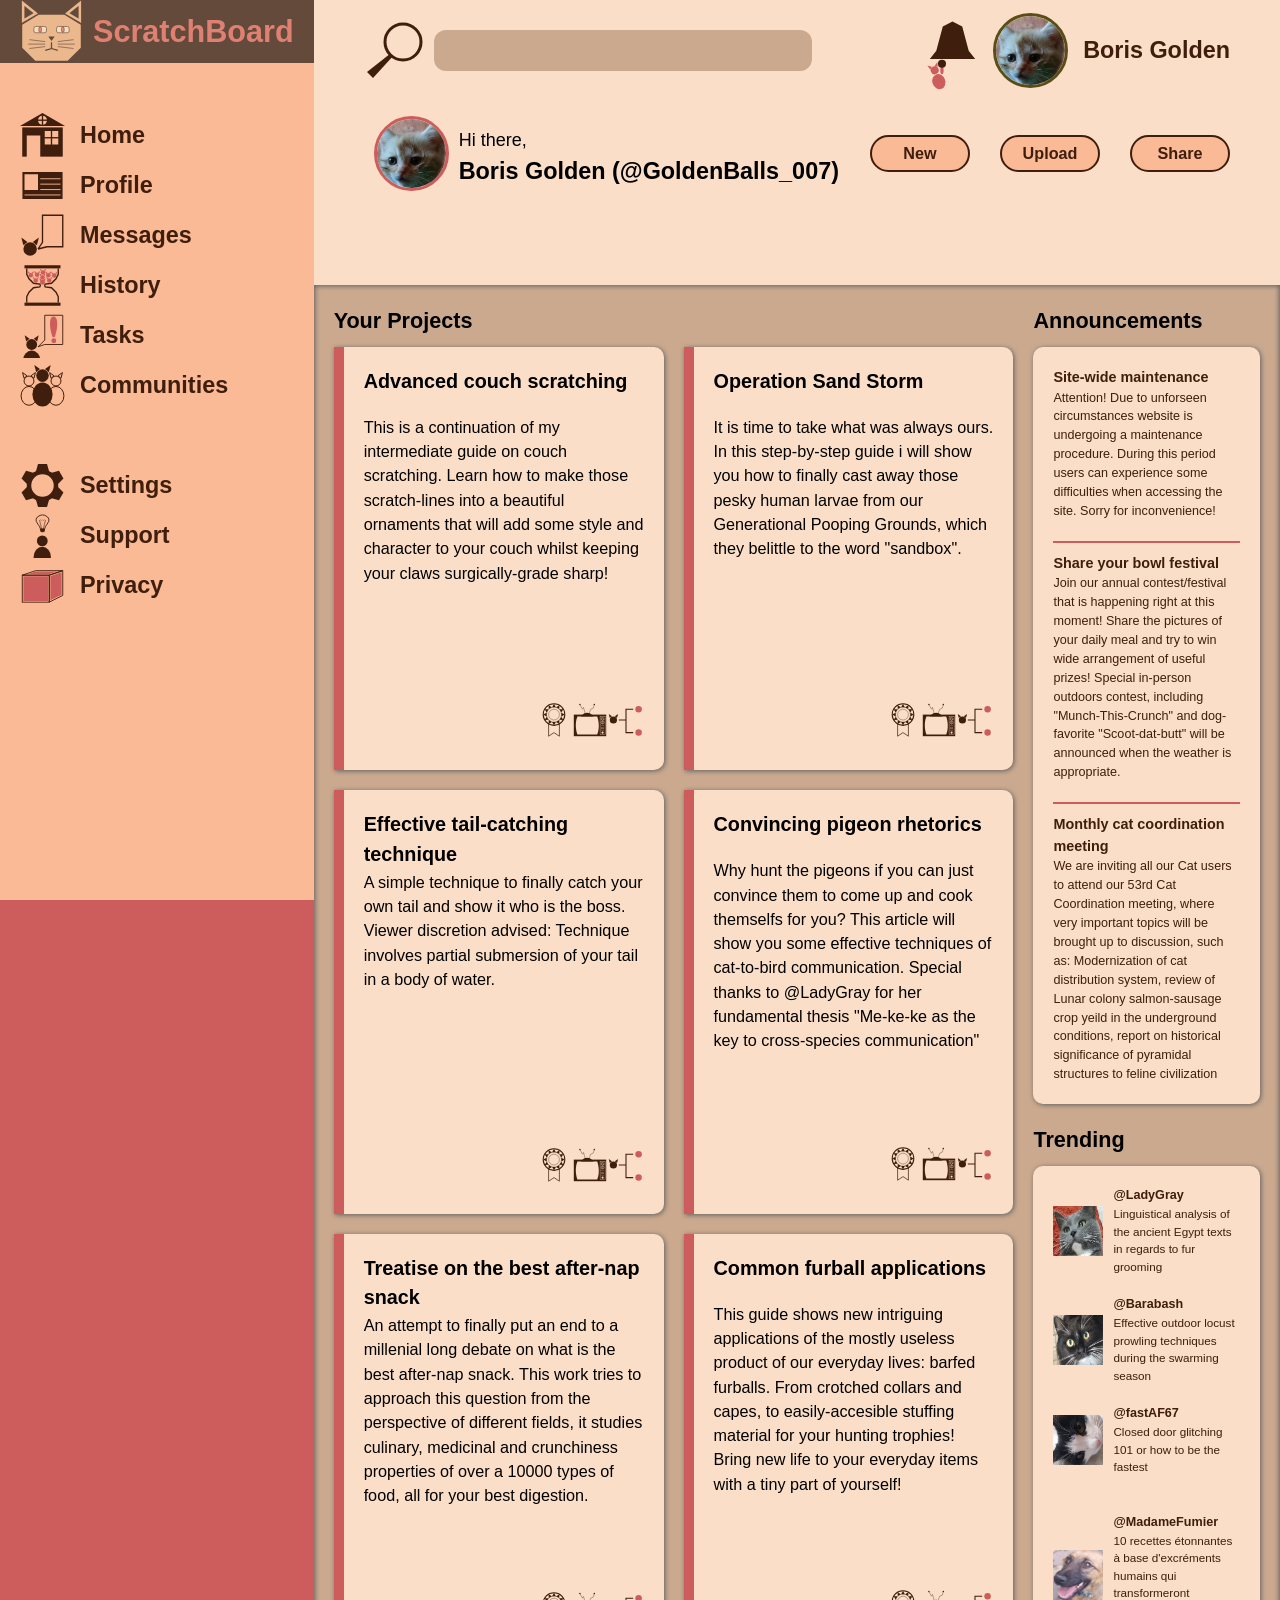
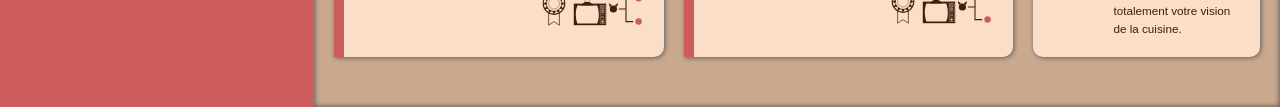
==== commit ef07ba95: "Update profile section styles" ====
--- a/index.html
+++ b/index.html
@@ -161,8 +161,10 @@
                             </g>
                         </svg>
                     </a>
-                    <img src="./media/images/boris.png" width="40" height="40" alt="Your Profile Picture">
-                    <a class="name" href="http://" target="_blank" rel="noopener noreferrer">Boris Golden</a>
+                    <a class="details" href="http://" target="_blank" rel="noopener noreferrer">
+                        <img src="./media/images/boris.png" width="40" height="40" alt="Your Profile Picture">
+                        <p class="name">Boris Golden</p>
+                    </a>
                 </div>
             </div>
             <div class="header-bottom">
--- a/styles/styles.css
+++ b/styles/styles.css
@@ -29,6 +29,7 @@
     box-sizing: inherit;
     margin: 0;
     padding: 0;
+    /* outline: 1px solid red; */
 }
 
 img
@@ -89,12 +90,6 @@
     gap: 50px;
 }
 
-aside > *
-{
-    padding-left: 20px;
-    padding-right: 20px;
-}
-
 .logo
 {
     height: 7%;
@@ -103,6 +98,8 @@
     opacity: 60%;
     gap: 10px;
     place-items: center;
+    padding-left: 20px;
+    padding-right: 20px;
 }
 
 .logo svg
@@ -117,26 +114,38 @@
     color: var(--color-font-headings);
 }
 
-aside a
+aside li
+{
+    margin-bottom: 5px;
+}
+
+aside li a
 {
     font-size: 1.3rem;
     font-weight: 550;
     color: var(--color-font-primary);
-}
-
-aside li
-{
-    margin-bottom: 5px;
+    display: flex;
+    align-items: center;
+    gap: 15px;
+    padding-left: 20px;
+}
+
+aside li a:hover
+{
+    background-color: var(--color-bg-header);
+}
+aside li a:hover .icon-default
+{
+    visibility: hidden;
+}
+aside li a:hover .icon-hover
+{
+    visibility: visible;
 }
 
 aside li a svg
 {
-    width: 50px;
-}
-
-aside li a p
-{
-    display: inline;
+    width: 2.5rem;
 }
 
 header
@@ -168,7 +177,9 @@
 form input
 {
     flex: 1;
-    font-size: 1.3rem;
+    font-size: 1.5rem;
+    padding-left: 10px;
+    height: 2.3rem;
     border-radius: 12px;
     background-color: var(--color-bg-main);
     color: var(--color-font-secondary);
@@ -182,6 +193,12 @@
     color: var(--color-font-headings);
 }
 
+form input:hover,
+form label:hover + input
+{
+    outline: 3px solid var(--color-font-headings);
+}
+
 form label
 {
     font-size: 1.5rem;
@@ -189,33 +206,59 @@
     height: 60px;
 }
 
+form label:has(+ input:hover) .icon-default,
+form label:has(+ input:focus) .icon-default
+{
+    visibility: hidden;
+}
+form label:has(+ input:hover) .icon-hover,
+form label:has(+ input:focus) .icon-hover
+{
+    visibility: visible;
+}
+
 .profile
 {
     display: flex;
-    gap: 20px;
+
     align-items: center;
 }
 
 .profile .notifications
 {
+    display: flex;
     font-size: 1.5rem;
     position: relative;
-    top: 16px;
-    width: 70px;
-    height: 70px;
-}
-
-img
-{
-    width: 50px;
-    height: 50px;
+    top: 10px;
+    width: 4.5rem
+}
+
+.profile .details
+{
+    display: flex;
+    align-items:center;
+    gap: 15px;
+}
+.profile .details:hover > img
+{
+    border: 3px solid var(--color-font-headings);
+}
+.profile .details:hover > .name
+{
+    color: var(--color-font-headings);
+}
+
+.profile img
+{
+    width: 75px;
+    height: 75px;
     border-radius: 50%;
-    border: 3px solid var(--color-font-headings);
+    border: 3px solid var(--color-font-secondary);
 }
 
 .profile .name
 {
-    font-size: 1.2rem;
+    font-size: 1.3rem;
     font-weight: bold;
 }
 
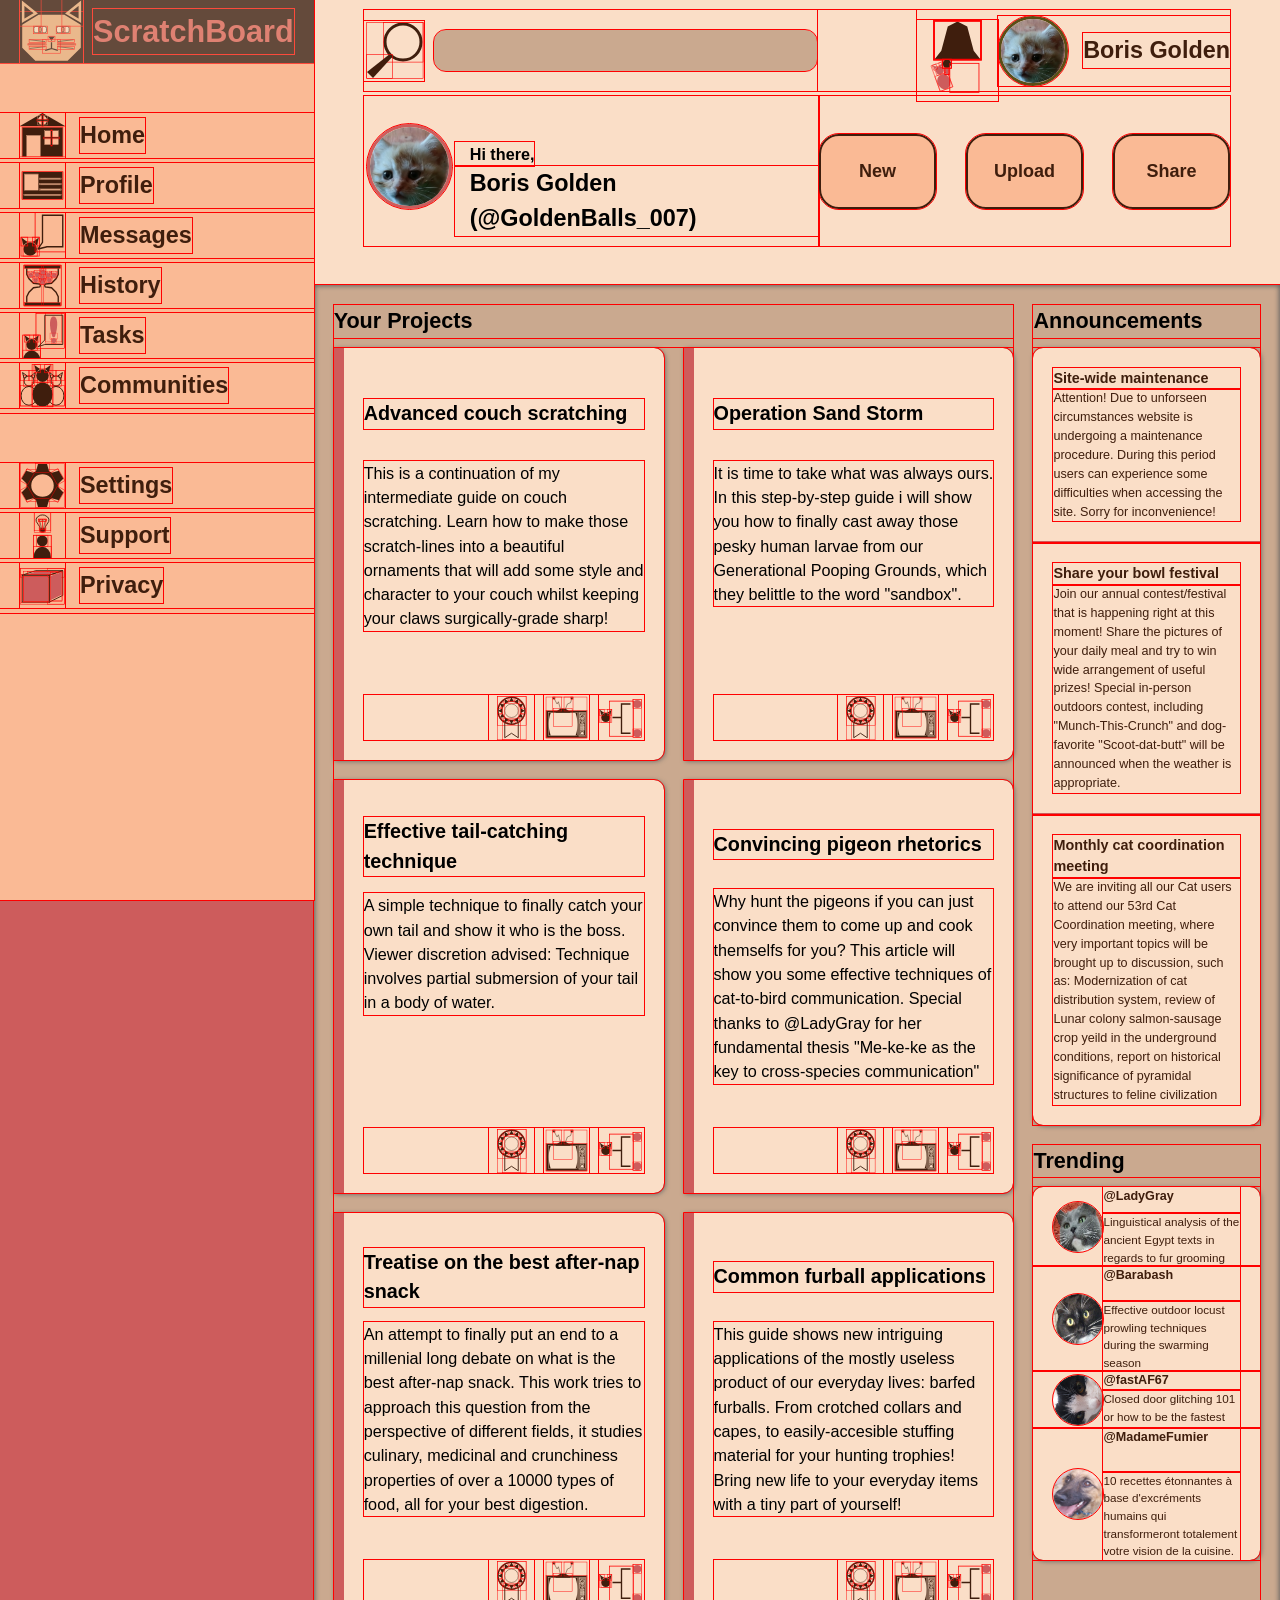
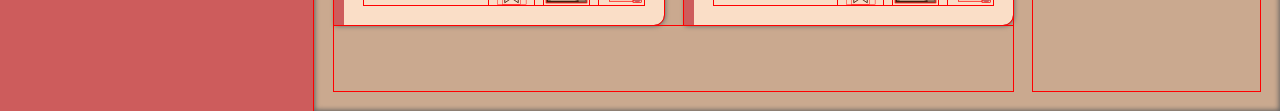
==== commit 258f1c75: "Fix Projects section layout" ====
--- a/index.html
+++ b/index.html
@@ -1237,223 +1237,138 @@
             <section class="projects">
                 <h2>Your Projects</h2>
                 <div class="content">
-                    <div>
+                    <div class="project">
                         <h3>Advanced couch scratching</h3>
                         <p>This is a continuation of my intermediate guide on couch scratching. Learn how to make those scratch-lines into a beautiful ornaments that will add some style and character to your couch whilst keeping your claws surgically-grade sharp!</p>
-                        <a class="favorite" href="http://" target="_blank" rel="noopener noreferrer">
-                            <svg class="icon icon-favorite" xmlns="http://www.w3.org/2000/svg" viewBox="0 0 100 100">
-                                <g class="icon-secondary icon-hover" color="#5ab">
-                                    <path d=
-                                    "
-                                        M 40 63
-                                        V 91
-                                        L 50 84
-                                        L 60 91
-                                        V 63
-                                        L 55 65
-                                        L 50 65
-                                        L 45 65
-                                    "
-                                    fill="currentColor" />
-                                    <rect x="47" y="14" width="6" height="6" fill="currentColor" transform="rotate(15, 50, 35)"/>
-                                    <rect x="47" y="14" width="6" height="6" fill="currentColor" transform="rotate(45, 50, 35)"/>
-                                    <rect x="47" y="14" width="6" height="6" fill="currentColor" transform="rotate(75, 50, 35)"/>
-                                    <rect x="47" y="14" width="6" height="6" fill="currentColor" transform="rotate(105, 50, 35)"/>
-                                    <rect x="47" y="14" width="6" height="6" fill="currentColor" transform="rotate(135, 50, 35)"/>
-                                    <rect x="47" y="14" width="6" height="6" fill="currentColor" transform="rotate(165, 50, 35)"/>
-                                    <rect x="47" y="14" width="6" height="6" fill="currentColor" transform="rotate(195, 50, 35)"/>
-                                    <rect x="47" y="14" width="6" height="6" fill="currentColor" transform="rotate(225, 50, 35)"/>
-                                    <rect x="47" y="14" width="6" height="6" fill="currentColor" transform="rotate(255, 50, 35)"/>
-                                    <rect x="47" y="14" width="6" height="6" fill="currentColor" transform="rotate(285, 50, 35)"/>
-                                    <rect x="47" y="14" width="6" height="6" fill="currentColor" transform="rotate(315, 50, 35)"/>
-                                    <rect x="47" y="14" width="6" height="6" fill="currentColor" transform="rotate(345, 50, 35)"/>
-                                </g>
-
-                                <g class="icon-primary" color="#689">
-                                    <circle cx="50" cy="35" r="15" fill="none" stroke="currentColor"/>
-                                    <circle cx="50" cy="35" r="21" fill="none" stroke="currentColor"/>
-                                    <circle cx="50" cy="35" r="30" fill="none" stroke="currentColor" stroke-width="3"/>
-                                    <path d=
-                                    "
-                                        M 35 61
-                                        V 95
-                                        L 50 85
-                                        L 65 95
-                                        V 61
-                                    "
-                                    fill="none" stroke="currentColor" stroke-width="2"/>
-                                    <path d=
-                                    "
-                                        M 45 55.5
-                                        L 50 65
-                                        L 55 55.5
-                                    "
-                                    fill="currentColor"/>
-                                    <path d=
-                                    "
-                                        M 45 55.5
-                                        L 50 65
-                                        L 55 55.5
-                                    "
-                                    fill="currentColor" transform="rotate(30, 50, 35)"/>
-                                    <path d=
-                                    "
-                                        M 45 55.5
-                                        L 50 65
-                                        L 55 55.5
-                                    "
-                                    fill="currentColor" transform="rotate(60, 50, 35)"/>
-                                    <path d=
-                                    "
-                                        M 45 55.5
-                                        L 50 65
-                                        L 55 55.5
-                                    "
-                                    fill="currentColor" transform="rotate(90, 50, 35)"/>
-                                    <path d=
-                                    "
-                                        M 45 55.5
-                                        L 50 65
-                                        L 55 55.5
-                                    "
-                                    fill="currentColor" transform="rotate(120, 50, 35)"/>
-                                    <path d=
-                                    "
-                                        M 45 55.5
-                                        L 50 65
-                                        L 55 55.5
-                                    "
-                                    fill="currentColor" transform="rotate(150, 50, 35)"/>
-                                    <path d=
-                                    "
-                                        M 45 55.5
-                                        L 50 65
-                                        L 55 55.5
-                                    "
-                                    fill="currentColor" transform="rotate(180, 50, 35)"/>
-                                    <path d=
-                                    "
-                                        M 45 55.5
-                                        L 50 65
-                                        L 55 55.5
-                                    "
-                                    fill="currentColor" transform="rotate(210, 50, 35)"/>
-                                    <path d=
-                                    "
-                                        M 45 55.5
-                                        L 50 65
-                                        L 55 55.5
-                                    "
-                                    fill="currentColor" transform="rotate(240, 50, 35)"/>
-                                    <path d=
-                                    "
-                                        M 45 55.5
-                                        L 50 65
-                                        L 55 55.5
-                                    "
-                                    fill="currentColor" transform="rotate(270, 50, 35)"/>
-                                    <path d=
-                                    "
-                                        M 45 55.5
-                                        L 50 65
-                                        L 55 55.5
-                                    "
-                                    fill="currentColor" transform="rotate(300, 50, 35)"/>
-                                    <path d=
-                                    "
-                                        M 45 55.5
-                                        L 50 65
-                                        L 55 55.5
-                                    "
-                                    fill="currentColor" transform="rotate(330, 50, 35)"/>
-                                </g>
-                                
-                                <g class="icon-secondary icon-hover" color="#5ab" transform="translate(15,1.5) scale(0.7)">
-                                    <circle cx="50" cy="50" r="10" fill="currentColor"/>
-                                    <polygon points=
-                                    "
-                                        40, 44.5
-                                        37, 33
-                                        46, 39.5
-                                    "
-                                    fill="currentColor"/>
-                                    <polygon points=
-                                    "
-                                        60, 44.5
-                                        63, 33
-                                        54, 39.5
-                                    "
-                                    fill="currentColor"/>
-                                </g>
-                            </svg>
-                        </a>
-                        <a class="share" href="http://" target="_blank" rel="noopener noreferrer">
-                            <svg class="icon icon-view" xmlns="http://www.w3.org/2000/svg" viewBox="0 0 100 100">
-                                <defs>
-                                    <mask id="icon-mask-television">
-                                        <rect x="0" y="0" width="100" height="100" fill="white"/>
-                                        <path d=
-                                        "
-                                            M 15 90
-                                            S 5 65,
-                                            15 40
-                                            H 70
-                                            S 80 65,
-                                            70 90
-                                        " 
-                                        fill="black"/>
-                                        <rect x="78" y="40" width="14" height="50" fill="none" stroke="black"/>
-
-                                        <circle cx="85" cy="47" r="4" fill="none" stroke="black" stroke-width="1.3"/>
-                                        <circle cx="85" cy="57" r="4" fill="none" stroke="black" stroke-width="1.3"/>
-                                        <line x1="82" y1="45" x2="88" y2="49" stroke="black"/>  
-                                        <line x1="85" y1="53" x2="85" y2="61" stroke="black"/>  
-
-                                        <circle cx="82" cy="66" r="1" fill="black"/>
-                                        <circle cx="85" cy="66" r="1" fill="black"/>
-                                        <circle cx="88" cy="66" r="1" fill="black"/>
-
-                                        <circle cx="82" cy="70" r="1" fill="black"/>
-                                        <circle cx="85" cy="70" r="1" fill="black"/>
-                                        <circle cx="88" cy="70" r="1" fill="black"/>
-
-                                        <circle cx="82" cy="74" r="1" fill="black"/>
-                                        <circle cx="85" cy="74" r="1" fill="black"/>
-                                        <circle cx="88" cy="74" r="1" fill="black"/>
-                                        <circle cx="82" cy="78" r="1" fill="black"/>
-                                        <circle cx="85" cy="78" r="1" fill="black"/>
-                                        <circle cx="88" cy="78" r="1" fill="black"/>
-
-                                        <circle cx="85" cy="85" r="3" fill="black"/>
-
-                                    </mask>
-                                </defs>
-                                
-                                <g class="icon-primary" color="#689">
-                                    <rect x="5" y="35" width="90" height="60" fill="currentColor" mask="url(#icon-mask-television)"/>
-                                    <circle cx="42" cy="50" r="20" fill="currentColor" mask="url(#icon-mask-television)"/>
-                                    <path d=
-                                    "
-                                        M 37 33
-                                        L 32 15
-                                        L 29 20
-                                        L 22 7
-                                    "
-                                    fill="none" stroke="currentColor"/>
-                                    <path d=
-                                    "
-                                        M 47 33
-                                        L 52 20
-                                        L 59 17
-                                        L 62 7
-                                    "
-                                    fill="none" stroke="currentColor"/>
-                                    <circle cx="22" cy="7" r="2" fill="currentColor"/>
-                                    <circle cx="62" cy="7" r="2" fill="currentColor"/>
-                                </g>
-
-                                <g class="icon-secondary icon-hover" color="#5ab" transform="translate(21.5,19) scale(0.7)">
-                                    <g transform="translate(-20,0)">
+                        <div class="project-controls">
+                            <a class="favorite" href="http://" target="_blank" rel="noopener noreferrer">
+                                <svg class="icon icon-favorite" xmlns="http://www.w3.org/2000/svg" viewBox="0 0 100 100">
+                                    <g class="icon-secondary icon-hover" color="#5ab">
+                                        <path d=
+                                        "
+                                            M 40 63
+                                            V 91
+                                            L 50 84
+                                            L 60 91
+                                            V 63
+                                            L 55 65
+                                            L 50 65
+                                            L 45 65
+                                        "
+                                        fill="currentColor" />
+                                        <rect x="47" y="14" width="6" height="6" fill="currentColor" transform="rotate(15, 50, 35)"/>
+                                        <rect x="47" y="14" width="6" height="6" fill="currentColor" transform="rotate(45, 50, 35)"/>
+                                        <rect x="47" y="14" width="6" height="6" fill="currentColor" transform="rotate(75, 50, 35)"/>
+                                        <rect x="47" y="14" width="6" height="6" fill="currentColor" transform="rotate(105, 50, 35)"/>
+                                        <rect x="47" y="14" width="6" height="6" fill="currentColor" transform="rotate(135, 50, 35)"/>
+                                        <rect x="47" y="14" width="6" height="6" fill="currentColor" transform="rotate(165, 50, 35)"/>
+                                        <rect x="47" y="14" width="6" height="6" fill="currentColor" transform="rotate(195, 50, 35)"/>
+                                        <rect x="47" y="14" width="6" height="6" fill="currentColor" transform="rotate(225, 50, 35)"/>
+                                        <rect x="47" y="14" width="6" height="6" fill="currentColor" transform="rotate(255, 50, 35)"/>
+                                        <rect x="47" y="14" width="6" height="6" fill="currentColor" transform="rotate(285, 50, 35)"/>
+                                        <rect x="47" y="14" width="6" height="6" fill="currentColor" transform="rotate(315, 50, 35)"/>
+                                        <rect x="47" y="14" width="6" height="6" fill="currentColor" transform="rotate(345, 50, 35)"/>
+                                    </g>
+                                    <g class="icon-primary" color="#689">
+                                        <circle cx="50" cy="35" r="15" fill="none" stroke="currentColor"/>
+                                        <circle cx="50" cy="35" r="21" fill="none" stroke="currentColor"/>
+                                        <circle cx="50" cy="35" r="30" fill="none" stroke="currentColor" stroke-width="3"/>
+                                        <path d=
+                                        "
+                                            M 35 61
+                                            V 95
+                                            L 50 85
+                                            L 65 95
+                                            V 61
+                                        "
+                                        fill="none" stroke="currentColor" stroke-width="2"/>
+                                        <path d=
+                                        "
+                                            M 45 55.5
+                                            L 50 65
+                                            L 55 55.5
+                                        "
+                                        fill="currentColor"/>
+                                        <path d=
+                                        "
+                                            M 45 55.5
+                                            L 50 65
+                                            L 55 55.5
+                                        "
+                                        fill="currentColor" transform="rotate(30, 50, 35)"/>
+                                        <path d=
+                                        "
+                                            M 45 55.5
+                                            L 50 65
+                                            L 55 55.5
+                                        "
+                                        fill="currentColor" transform="rotate(60, 50, 35)"/>
+                                        <path d=
+                                        "
+                                            M 45 55.5
+                                            L 50 65
+                                            L 55 55.5
+                                        "
+                                        fill="currentColor" transform="rotate(90, 50, 35)"/>
+                                        <path d=
+                                        "
+                                            M 45 55.5
+                                            L 50 65
+                                            L 55 55.5
+                                        "
+                                        fill="currentColor" transform="rotate(120, 50, 35)"/>
+                                        <path d=
+                                        "
+                                            M 45 55.5
+                                            L 50 65
+                                            L 55 55.5
+                                        "
+                                        fill="currentColor" transform="rotate(150, 50, 35)"/>
+                                        <path d=
+                                        "
+                                            M 45 55.5
+                                            L 50 65
+                                            L 55 55.5
+                                        "
+                                        fill="currentColor" transform="rotate(180, 50, 35)"/>
+                                        <path d=
+                                        "
+                                            M 45 55.5
+                                            L 50 65
+                                            L 55 55.5
+                                        "
+                                        fill="currentColor" transform="rotate(210, 50, 35)"/>
+                                        <path d=
+                                        "
+                                            M 45 55.5
+                                            L 50 65
+                                            L 55 55.5
+                                        "
+                                        fill="currentColor" transform="rotate(240, 50, 35)"/>
+                                        <path d=
+                                        "
+                                            M 45 55.5
+                                            L 50 65
+                                            L 55 55.5
+                                        "
+                                        fill="currentColor" transform="rotate(270, 50, 35)"/>
+                                        <path d=
+                                        "
+                                            M 45 55.5
+                                            L 50 65
+                                            L 55 55.5
+                                        "
+                                        fill="currentColor" transform="rotate(300, 50, 35)"/>
+                                        <path d=
+                                        "
+                                            M 45 55.5
+                                            L 50 65
+                                            L 55 55.5
+                                        "
+                                        fill="currentColor" transform="rotate(330, 50, 35)"/>
+                                    </g>
+                            
+                                    <g class="icon-secondary icon-hover" color="#5ab" transform="translate(15,1.5) scale(0.7)">
                                         <circle cx="50" cy="50" r="10" fill="currentColor"/>
                                         <polygon points=
                                         "
@@ -1469,327 +1384,317 @@
                                             54, 39.5
                                         "
                                         fill="currentColor"/>
-                                        <ellipse cx="50" cy="80" rx="16" ry="19" fill="currentColor"/>
-                                    </g>
-                                    <g class="icon-secondary" color="#5ab" transform="rotate(45 55 58)">
-                                        <ellipse cx="55" cy="58" rx="4" ry="15" fill="currentColor"/>
-                                    </g>
-                                    <g class="icon-secondary" color="#5ab" transform="rotate(315 5 58)">
-                                        <ellipse cx="5" cy="58" rx="4" ry="15" fill="currentColor"/>
-                                    </g>
-                                </g>
-                                <g class="icon-secondary icon-hover" color="#5ab">
-                                    <circle cx="85" cy="85" r="2" fill="currentColor"/> 
-                                </g>
-                            </svg>
-                        </a>
-                        <a class="branch" href="http://" target="_blank" rel="noopener noreferrer">
-                            <svg class="icon icon-share" xmlns="http://www.w3.org/2000/svg" viewBox="0 0 100 100">
-                                <g class="icon-primary" color="#689">
-                                    <circle cx="15" cy="50" r="10" fill="currentColor"/>
-                                    <polygon points=
-                                    "
-                                        5, 44.5
-                                        2, 33
-                                        11, 39.5
-                                    "
-                                    fill="currentColor"/>
-                                    <polygon points=
-                                    "
-                                        25, 44.5
-                                        28, 33  
-                                        19, 39.5
-                                    "
-                                    fill="currentColor"/>
-                                </g>
-
-                                <g class="icon-primary icon-default" color="#689">
-                                    <path d=
-                                    "
-                                        M 30 50
-                                        H 50
-                                        V 85
-                                        H 70
-                                        M 50 50
-                                        V 20
-                                        H 70
-                                    "
-                                    fill="none" stroke="currentColor" stroke-width="3"/>
-                                </g>
-
-                                <g class="icon-secondary icon-default" color="#5ab">
-                                    <circle cx="85" cy="85" r="9" fill="currentColor"/>
-                                    <circle cx="85" cy="20" r="9" fill="currentColor"/>
-                                </g>
-
-                                <g class="icon-primary icon-hover" color="#689" transform="translate(70,35)">
-                                    <circle cx="15" cy="50" r="10" fill="currentColor"/>
-                                    <polygon points=
-                                    "
-                                        5, 44.5
-                                        2, 33
-                                        11, 39.5
-                                    "
-                                    fill="currentColor"/>
-                                    <polygon points=
-                                    "
-                                        25, 44.5
-                                        28, 33  
-                                        19, 39.5
-                                    "
-                                    fill="currentColor"/>
-                                </g>
-                                <g class="icon-primary icon-hover" color="#689" transform="translate(70,-30)">
-                                    <circle cx="15" cy="50" r="10" fill="currentColor"/>
-                                    <polygon points=
-                                    "
-                                        5, 44.5
-                                        2, 33
-                                        11, 39.5
-                                    "
-                                    fill="currentColor"/>
-                                    <polygon points=
-                                    "
-                                        25, 44.5
-                                        28, 33  
-                                        19, 39.5
-                                    "
-                                    fill="currentColor"/>
-                                </g>
-
-                                <g class="icon-secondary icon-hover" color="#5ab">
-                                    <path d=
-                                    "
-                                        M 30 50
-                                        H 50
-                                        V 85
-                                        H 70
-                                        M 50 50
-                                        V 20
-                                        H 70
-                                    "
-                                    fill="none" stroke="currentColor" stroke-width="3"/>
-                                </g>
-                            </svg>
-                        </a>
+                                    </g>
+                                </svg>
+                            </a>
+                            <a class="share" href="http://" target="_blank" rel="noopener noreferrer">
+                                <svg class="icon icon-view" xmlns="http://www.w3.org/2000/svg" viewBox="0 0 100 100">
+                                    <defs>
+                                        <mask id="icon-mask-television">
+                                            <rect x="0" y="0" width="100" height="100" fill="white"/>
+                                            <path d=
+                                            "
+                                                M 15 90
+                                                S 5 65,
+                                                15 40
+                                                H 70
+                                                S 80 65,
+                                                70 90
+                                            "
+                                            fill="black"/>
+                                            <rect x="78" y="40" width="14" height="50" fill="none" stroke="black"/>
+                                            <circle cx="85" cy="47" r="4" fill="none" stroke="black" stroke-width="1.3"/>
+                                            <circle cx="85" cy="57" r="4" fill="none" stroke="black" stroke-width="1.3"/>
+                                            <line x1="82" y1="45" x2="88" y2="49" stroke="black"/>
+                                            <line x1="85" y1="53" x2="85" y2="61" stroke="black"/>
+                                            <circle cx="82" cy="66" r="1" fill="black"/>
+                                            <circle cx="85" cy="66" r="1" fill="black"/>
+                                            <circle cx="88" cy="66" r="1" fill="black"/>
+                                            <circle cx="82" cy="70" r="1" fill="black"/>
+                                            <circle cx="85" cy="70" r="1" fill="black"/>
+                                            <circle cx="88" cy="70" r="1" fill="black"/>
+                                            <circle cx="82" cy="74" r="1" fill="black"/>
+                                            <circle cx="85" cy="74" r="1" fill="black"/>
+                                            <circle cx="88" cy="74" r="1" fill="black"/>
+                                            <circle cx="82" cy="78" r="1" fill="black"/>
+                                            <circle cx="85" cy="78" r="1" fill="black"/>
+                                            <circle cx="88" cy="78" r="1" fill="black"/>
+                                            <circle cx="85" cy="85" r="3" fill="black"/>
+                                        </mask>
+                                    </defs>
+                            
+                                    <g class="icon-primary" color="#689">
+                                        <rect x="5" y="35" width="90" height="60" fill="currentColor" mask="url(#icon-mask-television)"/>
+                                        <circle cx="42" cy="50" r="20" fill="currentColor" mask="url(#icon-mask-television)"/>
+                                        <path d=
+                                        "
+                                            M 37 33
+                                            L 32 15
+                                            L 29 20
+                                            L 22 7
+                                        "
+                                        fill="none" stroke="currentColor"/>
+                                        <path d=
+                                        "
+                                            M 47 33
+                                            L 52 20
+                                            L 59 17
+                                            L 62 7
+                                        "
+                                        fill="none" stroke="currentColor"/>
+                                        <circle cx="22" cy="7" r="2" fill="currentColor"/>
+                                        <circle cx="62" cy="7" r="2" fill="currentColor"/>
+                                    </g>
+                                    <g class="icon-secondary icon-hover" color="#5ab" transform="translate(21.5,19) scale(0.7)">
+                                        <g transform="translate(-20,0)">
+                                            <circle cx="50" cy="50" r="10" fill="currentColor"/>
+                                            <polygon points=
+                                            "
+                                                40, 44.5
+                                                37, 33
+                                                46, 39.5
+                                            "
+                                            fill="currentColor"/>
+                                            <polygon points=
+                                            "
+                                                60, 44.5
+                                                63, 33
+                                                54, 39.5
+                                            "
+                                            fill="currentColor"/>
+                                            <ellipse cx="50" cy="80" rx="16" ry="19" fill="currentColor"/>
+                                        </g>
+                                        <g class="icon-secondary" color="#5ab" transform="rotate(45 55 58)">
+                                            <ellipse cx="55" cy="58" rx="4" ry="15" fill="currentColor"/>
+                                        </g>
+                                        <g class="icon-secondary" color="#5ab" transform="rotate(315 5 58)">
+                                            <ellipse cx="5" cy="58" rx="4" ry="15" fill="currentColor"/>
+                                        </g>
+                                    </g>
+                                    <g class="icon-secondary icon-hover" color="#5ab">
+                                        <circle cx="85" cy="85" r="2" fill="currentColor"/>
+                                    </g>
+                                </svg>
+                            </a>
+                            <a class="branch" href="http://" target="_blank" rel="noopener noreferrer">
+                                <svg class="icon icon-share" xmlns="http://www.w3.org/2000/svg" viewBox="0 0 100 100">
+                                    <g class="icon-primary" color="#689">
+                                        <circle cx="15" cy="50" r="10" fill="currentColor"/>
+                                        <polygon points=
+                                        "
+                                            5, 44.5
+                                            2, 33
+                                            11, 39.5
+                                        "
+                                        fill="currentColor"/>
+                                        <polygon points=
+                                        "
+                                            25, 44.5
+                                            28, 33
+                                            19, 39.5
+                                        "
+                                        fill="currentColor"/>
+                                    </g>
+                                    <g class="icon-primary icon-default" color="#689">
+                                        <path d=
+                                        "
+                                            M 30 50
+                                            H 50
+                                            V 85
+                                            H 70
+                                            M 50 50
+                                            V 20
+                                            H 70
+                                        "
+                                        fill="none" stroke="currentColor" stroke-width="3"/>
+                                    </g>
+                                    <g class="icon-secondary icon-default" color="#5ab">
+                                        <circle cx="85" cy="85" r="9" fill="currentColor"/>
+                                        <circle cx="85" cy="20" r="9" fill="currentColor"/>
+                                    </g>
+                                    <g class="icon-primary icon-hover" color="#689" transform="translate(70,35)">
+                                        <circle cx="15" cy="50" r="10" fill="currentColor"/>
+                                        <polygon points=
+                                        "
+                                            5, 44.5
+                                            2, 33
+                                            11, 39.5
+                                        "
+                                        fill="currentColor"/>
+                                        <polygon points=
+                                        "
+                                            25, 44.5
+                                            28, 33
+                                            19, 39.5
+                                        "
+                                        fill="currentColor"/>
+                                    </g>
+                                    <g class="icon-primary icon-hover" color="#689" transform="translate(70,-30)">
+                                        <circle cx="15" cy="50" r="10" fill="currentColor"/>
+                                        <polygon points=
+                                        "
+                                            5, 44.5
+                                            2, 33
+                                            11, 39.5
+                                        "
+                                        fill="currentColor"/>
+                                        <polygon points=
+                                        "
+                                            25, 44.5
+                                            28, 33
+                                            19, 39.5
+                                        "
+                                        fill="currentColor"/>
+                                    </g>
+                                    <g class="icon-secondary icon-hover" color="#5ab">
+                                        <path d=
+                                        "
+                                            M 30 50
+                                            H 50
+                                            V 85
+                                            H 70
+                                            M 50 50
+                                            V 20
+                                            H 70
+                                        "
+                                        fill="none" stroke="currentColor" stroke-width="3"/>
+                                    </g>
+                                </svg>
+                            </a>
+                        </div>
                     </div>
-                    <div>
+                    <div class="project">
                         <h3>Operation Sand Storm</h3>
                         <p>It is time to take what was always ours. In this step-by-step guide i will show you how to finally cast away those pesky human larvae from our Generational Pooping Grounds, which they belittle to the word "sandbox".</p>
-                        <a class="favorite" href="http://" target="_blank" rel="noopener noreferrer">
-                            <svg class="icon icon-favorite" xmlns="http://www.w3.org/2000/svg" viewBox="0 0 100 100">
-                                <g class="icon-secondary icon-hover" color="#5ab">
-                                    <path d=
-                                    "
-                                        M 40 63
-                                        V 91
-                                        L 50 84
-                                        L 60 91
-                                        V 63
-                                        L 55 65
-                                        L 50 65
-                                        L 45 65
-                                    "
-                                    fill="currentColor" />
-                                    <rect x="47" y="14" width="6" height="6" fill="currentColor" transform="rotate(15, 50, 35)"/>
-                                    <rect x="47" y="14" width="6" height="6" fill="currentColor" transform="rotate(45, 50, 35)"/>
-                                    <rect x="47" y="14" width="6" height="6" fill="currentColor" transform="rotate(75, 50, 35)"/>
-                                    <rect x="47" y="14" width="6" height="6" fill="currentColor" transform="rotate(105, 50, 35)"/>
-                                    <rect x="47" y="14" width="6" height="6" fill="currentColor" transform="rotate(135, 50, 35)"/>
-                                    <rect x="47" y="14" width="6" height="6" fill="currentColor" transform="rotate(165, 50, 35)"/>
-                                    <rect x="47" y="14" width="6" height="6" fill="currentColor" transform="rotate(195, 50, 35)"/>
-                                    <rect x="47" y="14" width="6" height="6" fill="currentColor" transform="rotate(225, 50, 35)"/>
-                                    <rect x="47" y="14" width="6" height="6" fill="currentColor" transform="rotate(255, 50, 35)"/>
-                                    <rect x="47" y="14" width="6" height="6" fill="currentColor" transform="rotate(285, 50, 35)"/>
-                                    <rect x="47" y="14" width="6" height="6" fill="currentColor" transform="rotate(315, 50, 35)"/>
-                                    <rect x="47" y="14" width="6" height="6" fill="currentColor" transform="rotate(345, 50, 35)"/>
-                                </g>
-
-                                <g class="icon-primary" color="#689">
-                                    <circle cx="50" cy="35" r="15" fill="none" stroke="currentColor"/>
-                                    <circle cx="50" cy="35" r="21" fill="none" stroke="currentColor"/>
-                                    <circle cx="50" cy="35" r="30" fill="none" stroke="currentColor" stroke-width="3"/>
-                                    <path d=
-                                    "
-                                        M 35 61
-                                        V 95
-                                        L 50 85
-                                        L 65 95
-                                        V 61
-                                    "
-                                    fill="none" stroke="currentColor" stroke-width="2"/>
-                                    <path d=
-                                    "
-                                        M 45 55.5
-                                        L 50 65
-                                        L 55 55.5
-                                    "
-                                    fill="currentColor"/>
-                                    <path d=
-                                    "
-                                        M 45 55.5
-                                        L 50 65
-                                        L 55 55.5
-                                    "
-                                    fill="currentColor" transform="rotate(30, 50, 35)"/>
-                                    <path d=
-                                    "
-                                        M 45 55.5
-                                        L 50 65
-                                        L 55 55.5
-                                    "
-                                    fill="currentColor" transform="rotate(60, 50, 35)"/>
-                                    <path d=
-                                    "
-                                        M 45 55.5
-                                        L 50 65
-                                        L 55 55.5
-                                    "
-                                    fill="currentColor" transform="rotate(90, 50, 35)"/>
-                                    <path d=
-                                    "
-                                        M 45 55.5
-                                        L 50 65
-                                        L 55 55.5
-                                    "
-                                    fill="currentColor" transform="rotate(120, 50, 35)"/>
-                                    <path d=
-                                    "
-                                        M 45 55.5
-                                        L 50 65
-                                        L 55 55.5
-                                    "
-                                    fill="currentColor" transform="rotate(150, 50, 35)"/>
-                                    <path d=
-                                    "
-                                        M 45 55.5
-                                        L 50 65
-                                        L 55 55.5
-                                    "
-                                    fill="currentColor" transform="rotate(180, 50, 35)"/>
-                                    <path d=
-                                    "
-                                        M 45 55.5
-                                        L 50 65
-                                        L 55 55.5
-                                    "
-                                    fill="currentColor" transform="rotate(210, 50, 35)"/>
-                                    <path d=
-                                    "
-                                        M 45 55.5
-                                        L 50 65
-                                        L 55 55.5
-                                    "
-                                    fill="currentColor" transform="rotate(240, 50, 35)"/>
-                                    <path d=
-                                    "
-                                        M 45 55.5
-                                        L 50 65
-                                        L 55 55.5
-                                    "
-                                    fill="currentColor" transform="rotate(270, 50, 35)"/>
-                                    <path d=
-                                    "
-                                        M 45 55.5
-                                        L 50 65
-                                        L 55 55.5
-                                    "
-                                    fill="currentColor" transform="rotate(300, 50, 35)"/>
-                                    <path d=
-                                    "
-                                        M 45 55.5
-                                        L 50 65
-                                        L 55 55.5
-                                    "
-                                    fill="currentColor" transform="rotate(330, 50, 35)"/>
-                                </g>
-                                
-                                <g class="icon-secondary icon-hover" color="#5ab" transform="translate(15,1.5) scale(0.7)">
-                                    <circle cx="50" cy="50" r="10" fill="currentColor"/>
-                                    <polygon points=
-                                    "
-                                        40, 44.5
-                                        37, 33
-                                        46, 39.5
-                                    "
-                                    fill="currentColor"/>
-                                    <polygon points=
-                                    "
-                                        60, 44.5
-                                        63, 33
-                                        54, 39.5
-                                    "
-                                    fill="currentColor"/>
-                                </g>
-                            </svg>
-                        </a>
-                        <a class="share" href="http://" target="_blank" rel="noopener noreferrer">
-                            <svg class="icon icon-view" xmlns="http://www.w3.org/2000/svg" viewBox="0 0 100 100">
-                                <defs>
-                                    <mask id="icon-mask-television">
-                                        <rect x="0" y="0" width="100" height="100" fill="white"/>
-                                        <path d=
-                                        "
-                                            M 15 90
-                                            S 5 65,
-                                            15 40
-                                            H 70
-                                            S 80 65,
-                                            70 90
-                                        " 
-                                        fill="black"/>
-                                        <rect x="78" y="40" width="14" height="50" fill="none" stroke="black"/>
-
-                                        <circle cx="85" cy="47" r="4" fill="none" stroke="black" stroke-width="1.3"/>
-                                        <circle cx="85" cy="57" r="4" fill="none" stroke="black" stroke-width="1.3"/>
-                                        <line x1="82" y1="45" x2="88" y2="49" stroke="black"/>  
-                                        <line x1="85" y1="53" x2="85" y2="61" stroke="black"/>  
-
-                                        <circle cx="82" cy="66" r="1" fill="black"/>
-                                        <circle cx="85" cy="66" r="1" fill="black"/>
-                                        <circle cx="88" cy="66" r="1" fill="black"/>
-
-                                        <circle cx="82" cy="70" r="1" fill="black"/>
-                                        <circle cx="85" cy="70" r="1" fill="black"/>
-                                        <circle cx="88" cy="70" r="1" fill="black"/>
-
-                                        <circle cx="82" cy="74" r="1" fill="black"/>
-                                        <circle cx="85" cy="74" r="1" fill="black"/>
-                                        <circle cx="88" cy="74" r="1" fill="black"/>
-                                        <circle cx="82" cy="78" r="1" fill="black"/>
-                                        <circle cx="85" cy="78" r="1" fill="black"/>
-                                        <circle cx="88" cy="78" r="1" fill="black"/>
-
-                                        <circle cx="85" cy="85" r="3" fill="black"/>
-
-                                    </mask>
-                                </defs>
-                                
-                                <g class="icon-primary" color="#689">
-                                    <rect x="5" y="35" width="90" height="60" fill="currentColor" mask="url(#icon-mask-television)"/>
-                                    <circle cx="42" cy="50" r="20" fill="currentColor" mask="url(#icon-mask-television)"/>
-                                    <path d=
-                                    "
-                                        M 37 33
-                                        L 32 15
-                                        L 29 20
-                                        L 22 7
-                                    "
-                                    fill="none" stroke="currentColor"/>
-                                    <path d=
-                                    "
-                                        M 47 33
-                                        L 52 20
-                                        L 59 17
-                                        L 62 7
-                                    "
-                                    fill="none" stroke="currentColor"/>
-                                    <circle cx="22" cy="7" r="2" fill="currentColor"/>
-                                    <circle cx="62" cy="7" r="2" fill="currentColor"/>
-                                </g>
-
-                                <g class="icon-secondary icon-hover" color="#5ab" transform="translate(21.5,19) scale(0.7)">
-                                    <g transform="translate(-20,0)">
+                        <div class="project-controls">
+                            <a class="favorite" href="http://" target="_blank" rel="noopener noreferrer">
+                                <svg class="icon icon-favorite" xmlns="http://www.w3.org/2000/svg" viewBox="0 0 100 100">
+                                    <g class="icon-secondary icon-hover" color="#5ab">
+                                        <path d=
+                                        "
+                                            M 40 63
+                                            V 91
+                                            L 50 84
+                                            L 60 91
+                                            V 63
+                                            L 55 65
+                                            L 50 65
+                                            L 45 65
+                                        "
+                                        fill="currentColor" />
+                                        <rect x="47" y="14" width="6" height="6" fill="currentColor" transform="rotate(15, 50, 35)"/>
+                                        <rect x="47" y="14" width="6" height="6" fill="currentColor" transform="rotate(45, 50, 35)"/>
+                                        <rect x="47" y="14" width="6" height="6" fill="currentColor" transform="rotate(75, 50, 35)"/>
+                                        <rect x="47" y="14" width="6" height="6" fill="currentColor" transform="rotate(105, 50, 35)"/>
+                                        <rect x="47" y="14" width="6" height="6" fill="currentColor" transform="rotate(135, 50, 35)"/>
+                                        <rect x="47" y="14" width="6" height="6" fill="currentColor" transform="rotate(165, 50, 35)"/>
+                                        <rect x="47" y="14" width="6" height="6" fill="currentColor" transform="rotate(195, 50, 35)"/>
+                                        <rect x="47" y="14" width="6" height="6" fill="currentColor" transform="rotate(225, 50, 35)"/>
+                                        <rect x="47" y="14" width="6" height="6" fill="currentColor" transform="rotate(255, 50, 35)"/>
+                                        <rect x="47" y="14" width="6" height="6" fill="currentColor" transform="rotate(285, 50, 35)"/>
+                                        <rect x="47" y="14" width="6" height="6" fill="currentColor" transform="rotate(315, 50, 35)"/>
+                                        <rect x="47" y="14" width="6" height="6" fill="currentColor" transform="rotate(345, 50, 35)"/>
+                                    </g>
+                                    <g class="icon-primary" color="#689">
+                                        <circle cx="50" cy="35" r="15" fill="none" stroke="currentColor"/>
+                                        <circle cx="50" cy="35" r="21" fill="none" stroke="currentColor"/>
+                                        <circle cx="50" cy="35" r="30" fill="none" stroke="currentColor" stroke-width="3"/>
+                                        <path d=
+                                        "
+                                            M 35 61
+                                            V 95
+                                            L 50 85
+                                            L 65 95
+                                            V 61
+                                        "
+                                        fill="none" stroke="currentColor" stroke-width="2"/>
+                                        <path d=
+                                        "
+                                            M 45 55.5
+                                            L 50 65
+                                            L 55 55.5
+                                        "
+                                        fill="currentColor"/>
+                                        <path d=
+                                        "
+                                            M 45 55.5
+                                            L 50 65
+                                            L 55 55.5
+                                        "
+                                        fill="currentColor" transform="rotate(30, 50, 35)"/>
+                                        <path d=
+                                        "
+                                            M 45 55.5
+                                            L 50 65
+                                            L 55 55.5
+                                        "
+                                        fill="currentColor" transform="rotate(60, 50, 35)"/>
+                                        <path d=
+                                        "
+                                            M 45 55.5
+                                            L 50 65
+                                            L 55 55.5
+                                        "
+                                        fill="currentColor" transform="rotate(90, 50, 35)"/>
+                                        <path d=
+                                        "
+                                            M 45 55.5
+                                            L 50 65
+                                            L 55 55.5
+                                        "
+                                        fill="currentColor" transform="rotate(120, 50, 35)"/>
+                                        <path d=
+                                        "
+                                            M 45 55.5
+                                            L 50 65
+                                            L 55 55.5
+                                        "
+                                        fill="currentColor" transform="rotate(150, 50, 35)"/>
+                                        <path d=
+                                        "
+                                            M 45 55.5
+                                            L 50 65
+                                            L 55 55.5
+                                        "
+                                        fill="currentColor" transform="rotate(180, 50, 35)"/>
+                                        <path d=
+                                        "
+                                            M 45 55.5
+                                            L 50 65
+                                            L 55 55.5
+                                        "
+                                        fill="currentColor" transform="rotate(210, 50, 35)"/>
+                                        <path d=
+                                        "
+                                            M 45 55.5
+                                            L 50 65
+                                            L 55 55.5
+                                        "
+                                        fill="currentColor" transform="rotate(240, 50, 35)"/>
+                                        <path d=
+                                        "
+                                            M 45 55.5
+                                            L 50 65
+                                            L 55 55.5
+                                        "
+                                        fill="currentColor" transform="rotate(270, 50, 35)"/>
+                                        <path d=
+                                        "
+                                            M 45 55.5
+                                            L 50 65
+                                            L 55 55.5
+                                        "
+                                        fill="currentColor" transform="rotate(300, 50, 35)"/>
+                                        <path d=
+                                        "
+                                            M 45 55.5
+                                            L 50 65
+                                            L 55 55.5
+                                        "
+                                        fill="currentColor" transform="rotate(330, 50, 35)"/>
+                                    </g>
+                            
+                                    <g class="icon-secondary icon-hover" color="#5ab" transform="translate(15,1.5) scale(0.7)">
                                         <circle cx="50" cy="50" r="10" fill="currentColor"/>
                                         <polygon points=
                                         "
@@ -1805,327 +1710,317 @@
                                             54, 39.5
                                         "
                                         fill="currentColor"/>
-                                        <ellipse cx="50" cy="80" rx="16" ry="19" fill="currentColor"/>
-                                    </g>
-                                    <g class="icon-secondary" color="#5ab" transform="rotate(45 55 58)">
-                                        <ellipse cx="55" cy="58" rx="4" ry="15" fill="currentColor"/>
-                                    </g>
-                                    <g class="icon-secondary" color="#5ab" transform="rotate(315 5 58)">
-                                        <ellipse cx="5" cy="58" rx="4" ry="15" fill="currentColor"/>
-                                    </g>
-                                </g>
-                                <g class="icon-secondary icon-hover" color="#5ab">
-                                    <circle cx="85" cy="85" r="2" fill="currentColor"/> 
-                                </g>
-                            </svg>
-                        </a>
-                        <a class="branch" href="http://" target="_blank" rel="noopener noreferrer">
-                            <svg class="icon icon-share" xmlns="http://www.w3.org/2000/svg" viewBox="0 0 100 100">
-                                <g class="icon-primary" color="#689">
-                                    <circle cx="15" cy="50" r="10" fill="currentColor"/>
-                                    <polygon points=
-                                    "
-                                        5, 44.5
-                                        2, 33
-                                        11, 39.5
-                                    "
-                                    fill="currentColor"/>
-                                    <polygon points=
-                                    "
-                                        25, 44.5
-                                        28, 33  
-                                        19, 39.5
-                                    "
-                                    fill="currentColor"/>
-                                </g>
-
-                                <g class="icon-primary icon-default" color="#689">
-                                    <path d=
-                                    "
-                                        M 30 50
-                                        H 50
-                                        V 85
-                                        H 70
-                                        M 50 50
-                                        V 20
-                                        H 70
-                                    "
-                                    fill="none" stroke="currentColor" stroke-width="3"/>
-                                </g>
-
-                                <g class="icon-secondary icon-default" color="#5ab">
-                                    <circle cx="85" cy="85" r="9" fill="currentColor"/>
-                                    <circle cx="85" cy="20" r="9" fill="currentColor"/>
-                                </g>
-
-                                <g class="icon-primary icon-hover" color="#689" transform="translate(70,35)">
-                                    <circle cx="15" cy="50" r="10" fill="currentColor"/>
-                                    <polygon points=
-                                    "
-                                        5, 44.5
-                                        2, 33
-                                        11, 39.5
-                                    "
-                                    fill="currentColor"/>
-                                    <polygon points=
-                                    "
-                                        25, 44.5
-                                        28, 33  
-                                        19, 39.5
-                                    "
-                                    fill="currentColor"/>
-                                </g>
-                                <g class="icon-primary icon-hover" color="#689" transform="translate(70,-30)">
-                                    <circle cx="15" cy="50" r="10" fill="currentColor"/>
-                                    <polygon points=
-                                    "
-                                        5, 44.5
-                                        2, 33
-                                        11, 39.5
-                                    "
-                                    fill="currentColor"/>
-                                    <polygon points=
-                                    "
-                                        25, 44.5
-                                        28, 33  
-                                        19, 39.5
-                                    "
-                                    fill="currentColor"/>
-                                </g>
-
-                                <g class="icon-secondary icon-hover" color="#5ab">
-                                    <path d=
-                                    "
-                                        M 30 50
-                                        H 50
-                                        V 85
-                                        H 70
-                                        M 50 50
-                                        V 20
-                                        H 70
-                                    "
-                                    fill="none" stroke="currentColor" stroke-width="3"/>
-                                </g>
-                            </svg>
-                        </a>
+                                    </g>
+                                </svg>
+                            </a>
+                            <a class="share" href="http://" target="_blank" rel="noopener noreferrer">
+                                <svg class="icon icon-view" xmlns="http://www.w3.org/2000/svg" viewBox="0 0 100 100">
+                                    <defs>
+                                        <mask id="icon-mask-television">
+                                            <rect x="0" y="0" width="100" height="100" fill="white"/>
+                                            <path d=
+                                            "
+                                                M 15 90
+                                                S 5 65,
+                                                15 40
+                                                H 70
+                                                S 80 65,
+                                                70 90
+                                            "
+                                            fill="black"/>
+                                            <rect x="78" y="40" width="14" height="50" fill="none" stroke="black"/>
+                                            <circle cx="85" cy="47" r="4" fill="none" stroke="black" stroke-width="1.3"/>
+                                            <circle cx="85" cy="57" r="4" fill="none" stroke="black" stroke-width="1.3"/>
+                                            <line x1="82" y1="45" x2="88" y2="49" stroke="black"/>
+                                            <line x1="85" y1="53" x2="85" y2="61" stroke="black"/>
+                                            <circle cx="82" cy="66" r="1" fill="black"/>
+                                            <circle cx="85" cy="66" r="1" fill="black"/>
+                                            <circle cx="88" cy="66" r="1" fill="black"/>
+                                            <circle cx="82" cy="70" r="1" fill="black"/>
+                                            <circle cx="85" cy="70" r="1" fill="black"/>
+                                            <circle cx="88" cy="70" r="1" fill="black"/>
+                                            <circle cx="82" cy="74" r="1" fill="black"/>
+                                            <circle cx="85" cy="74" r="1" fill="black"/>
+                                            <circle cx="88" cy="74" r="1" fill="black"/>
+                                            <circle cx="82" cy="78" r="1" fill="black"/>
+                                            <circle cx="85" cy="78" r="1" fill="black"/>
+                                            <circle cx="88" cy="78" r="1" fill="black"/>
+                                            <circle cx="85" cy="85" r="3" fill="black"/>
+                                        </mask>
+                                    </defs>
+                            
+                                    <g class="icon-primary" color="#689">
+                                        <rect x="5" y="35" width="90" height="60" fill="currentColor" mask="url(#icon-mask-television)"/>
+                                        <circle cx="42" cy="50" r="20" fill="currentColor" mask="url(#icon-mask-television)"/>
+                                        <path d=
+                                        "
+                                            M 37 33
+                                            L 32 15
+                                            L 29 20
+                                            L 22 7
+                                        "
+                                        fill="none" stroke="currentColor"/>
+                                        <path d=
+                                        "
+                                            M 47 33
+                                            L 52 20
+                                            L 59 17
+                                            L 62 7
+                                        "
+                                        fill="none" stroke="currentColor"/>
+                                        <circle cx="22" cy="7" r="2" fill="currentColor"/>
+                                        <circle cx="62" cy="7" r="2" fill="currentColor"/>
+                                    </g>
+                                    <g class="icon-secondary icon-hover" color="#5ab" transform="translate(21.5,19) scale(0.7)">
+                                        <g transform="translate(-20,0)">
+                                            <circle cx="50" cy="50" r="10" fill="currentColor"/>
+                                            <polygon points=
+                                            "
+                                                40, 44.5
+                                                37, 33
+                                                46, 39.5
+                                            "
+                                            fill="currentColor"/>
+                                            <polygon points=
+                                            "
+                                                60, 44.5
+                                                63, 33
+                                                54, 39.5
+                                            "
+                                            fill="currentColor"/>
+                                            <ellipse cx="50" cy="80" rx="16" ry="19" fill="currentColor"/>
+                                        </g>
+                                        <g class="icon-secondary" color="#5ab" transform="rotate(45 55 58)">
+                                            <ellipse cx="55" cy="58" rx="4" ry="15" fill="currentColor"/>
+                                        </g>
+                                        <g class="icon-secondary" color="#5ab" transform="rotate(315 5 58)">
+                                            <ellipse cx="5" cy="58" rx="4" ry="15" fill="currentColor"/>
+                                        </g>
+                                    </g>
+                                    <g class="icon-secondary icon-hover" color="#5ab">
+                                        <circle cx="85" cy="85" r="2" fill="currentColor"/>
+                                    </g>
+                                </svg>
+                            </a>
+                            <a class="branch" href="http://" target="_blank" rel="noopener noreferrer">
+                                <svg class="icon icon-share" xmlns="http://www.w3.org/2000/svg" viewBox="0 0 100 100">
+                                    <g class="icon-primary" color="#689">
+                                        <circle cx="15" cy="50" r="10" fill="currentColor"/>
+                                        <polygon points=
+                                        "
+                                            5, 44.5
+                                            2, 33
+                                            11, 39.5
+                                        "
+                                        fill="currentColor"/>
+                                        <polygon points=
+                                        "
+                                            25, 44.5
+                                            28, 33
+                                            19, 39.5
+                                        "
+                                        fill="currentColor"/>
+                                    </g>
+                                    <g class="icon-primary icon-default" color="#689">
+                                        <path d=
+                                        "
+                                            M 30 50
+                                            H 50
+                                            V 85
+                                            H 70
+                                            M 50 50
+                                            V 20
+                                            H 70
+                                        "
+                                        fill="none" stroke="currentColor" stroke-width="3"/>
+                                    </g>
+                                    <g class="icon-secondary icon-default" color="#5ab">
+                                        <circle cx="85" cy="85" r="9" fill="currentColor"/>
+                                        <circle cx="85" cy="20" r="9" fill="currentColor"/>
+                                    </g>
+                                    <g class="icon-primary icon-hover" color="#689" transform="translate(70,35)">
+                                        <circle cx="15" cy="50" r="10" fill="currentColor"/>
+                                        <polygon points=
+                                        "
+                                            5, 44.5
+                                            2, 33
+                                            11, 39.5
+                                        "
+                                        fill="currentColor"/>
+                                        <polygon points=
+                                        "
+                                            25, 44.5
+                                            28, 33
+                                            19, 39.5
+                                        "
+                                        fill="currentColor"/>
+                                    </g>
+                                    <g class="icon-primary icon-hover" color="#689" transform="translate(70,-30)">
+                                        <circle cx="15" cy="50" r="10" fill="currentColor"/>
+                                        <polygon points=
+                                        "
+                                            5, 44.5
+                                            2, 33
+                                            11, 39.5
+                                        "
+                                        fill="currentColor"/>
+                                        <polygon points=
+                                        "
+                                            25, 44.5
+                                            28, 33
+                                            19, 39.5
+                                        "
+                                        fill="currentColor"/>
+                                    </g>
+                                    <g class="icon-secondary icon-hover" color="#5ab">
+                                        <path d=
+                                        "
+                                            M 30 50
+                                            H 50
+                                            V 85
+                                            H 70
+                                            M 50 50
+                                            V 20
+                                            H 70
+                                        "
+                                        fill="none" stroke="currentColor" stroke-width="3"/>
+                                    </g>
+                                </svg>
+                            </a>
+                        </div>
                     </div>
-                    <div>
+                    <div class="project">
                         <h3>Effective tail-catching technique</h3>
                         <p>A simple technique to finally catch your own tail and show it who is the boss. Viewer discretion advised: Technique involves partial submersion of your tail in a body of water.</p>
-                        <a class="favorite" href="http://" target="_blank" rel="noopener noreferrer">
-                            <svg class="icon icon-favorite" xmlns="http://www.w3.org/2000/svg" viewBox="0 0 100 100">
-                                <g class="icon-secondary icon-hover" color="#5ab">
-                                    <path d=
-                                    "
-                                        M 40 63
-                                        V 91
-                                        L 50 84
-                                        L 60 91
-                                        V 63
-                                        L 55 65
-                                        L 50 65
-                                        L 45 65
-                                    "
-                                    fill="currentColor" />
-                                    <rect x="47" y="14" width="6" height="6" fill="currentColor" transform="rotate(15, 50, 35)"/>
-                                    <rect x="47" y="14" width="6" height="6" fill="currentColor" transform="rotate(45, 50, 35)"/>
-                                    <rect x="47" y="14" width="6" height="6" fill="currentColor" transform="rotate(75, 50, 35)"/>
-                                    <rect x="47" y="14" width="6" height="6" fill="currentColor" transform="rotate(105, 50, 35)"/>
-                                    <rect x="47" y="14" width="6" height="6" fill="currentColor" transform="rotate(135, 50, 35)"/>
-                                    <rect x="47" y="14" width="6" height="6" fill="currentColor" transform="rotate(165, 50, 35)"/>
-                                    <rect x="47" y="14" width="6" height="6" fill="currentColor" transform="rotate(195, 50, 35)"/>
-                                    <rect x="47" y="14" width="6" height="6" fill="currentColor" transform="rotate(225, 50, 35)"/>
-                                    <rect x="47" y="14" width="6" height="6" fill="currentColor" transform="rotate(255, 50, 35)"/>
-                                    <rect x="47" y="14" width="6" height="6" fill="currentColor" transform="rotate(285, 50, 35)"/>
-                                    <rect x="47" y="14" width="6" height="6" fill="currentColor" transform="rotate(315, 50, 35)"/>
-                                    <rect x="47" y="14" width="6" height="6" fill="currentColor" transform="rotate(345, 50, 35)"/>
-                                </g>
-
-                                <g class="icon-primary" color="#689">
-                                    <circle cx="50" cy="35" r="15" fill="none" stroke="currentColor"/>
-                                    <circle cx="50" cy="35" r="21" fill="none" stroke="currentColor"/>
-                                    <circle cx="50" cy="35" r="30" fill="none" stroke="currentColor" stroke-width="3"/>
-                                    <path d=
-                                    "
-                                        M 35 61
-                                        V 95
-                                        L 50 85
-                                        L 65 95
-                                        V 61
-                                    "
-                                    fill="none" stroke="currentColor" stroke-width="2"/>
-                                    <path d=
-                                    "
-                                        M 45 55.5
-                                        L 50 65
-                                        L 55 55.5
-                                    "
-                                    fill="currentColor"/>
-                                    <path d=
-                                    "
-                                        M 45 55.5
-                                        L 50 65
-                                        L 55 55.5
-                                    "
-                                    fill="currentColor" transform="rotate(30, 50, 35)"/>
-                                    <path d=
-                                    "
-                                        M 45 55.5
-                                        L 50 65
-                                        L 55 55.5
-                                    "
-                                    fill="currentColor" transform="rotate(60, 50, 35)"/>
-                                    <path d=
-                                    "
-                                        M 45 55.5
-                                        L 50 65
-                                        L 55 55.5
-                                    "
-                                    fill="currentColor" transform="rotate(90, 50, 35)"/>
-                                    <path d=
-                                    "
-                                        M 45 55.5
-                                        L 50 65
-                                        L 55 55.5
-                                    "
-                                    fill="currentColor" transform="rotate(120, 50, 35)"/>
-                                    <path d=
-                                    "
-                                        M 45 55.5
-                                        L 50 65
-                                        L 55 55.5
-                                    "
-                                    fill="currentColor" transform="rotate(150, 50, 35)"/>
-                                    <path d=
-                                    "
-                                        M 45 55.5
-                                        L 50 65
-                                        L 55 55.5
-                                    "
-                                    fill="currentColor" transform="rotate(180, 50, 35)"/>
-                                    <path d=
-                                    "
-                                        M 45 55.5
-                                        L 50 65
-                                        L 55 55.5
-                                    "
-                                    fill="currentColor" transform="rotate(210, 50, 35)"/>
-                                    <path d=
-                                    "
-                                        M 45 55.5
-                                        L 50 65
-                                        L 55 55.5
-                                    "
-                                    fill="currentColor" transform="rotate(240, 50, 35)"/>
-                                    <path d=
-                                    "
-                                        M 45 55.5
-                                        L 50 65
-                                        L 55 55.5
-                                    "
-                                    fill="currentColor" transform="rotate(270, 50, 35)"/>
-                                    <path d=
-                                    "
-                                        M 45 55.5
-                                        L 50 65
-                                        L 55 55.5
-                                    "
-                                    fill="currentColor" transform="rotate(300, 50, 35)"/>
-                                    <path d=
-                                    "
-                                        M 45 55.5
-                                        L 50 65
-                                        L 55 55.5
-                                    "
-                                    fill="currentColor" transform="rotate(330, 50, 35)"/>
-                                </g>
-                                
-                                <g class="icon-secondary icon-hover" color="#5ab" transform="translate(15,1.5) scale(0.7)">
-                                    <circle cx="50" cy="50" r="10" fill="currentColor"/>
-                                    <polygon points=
-                                    "
-                                        40, 44.5
-                                        37, 33
-                                        46, 39.5
-                                    "
-                                    fill="currentColor"/>
-                                    <polygon points=
-                                    "
-                                        60, 44.5
-                                        63, 33
-                                        54, 39.5
-                                    "
-                                    fill="currentColor"/>
-                                </g>
-                            </svg>
-                        </a>
-                        <a class="share" href="http://" target="_blank" rel="noopener noreferrer">
-                            <svg class="icon icon-view" xmlns="http://www.w3.org/2000/svg" viewBox="0 0 100 100">
-                                <defs>
-                                    <mask id="icon-mask-television">
-                                        <rect x="0" y="0" width="100" height="100" fill="white"/>
-                                        <path d=
-                                        "
-                                            M 15 90
-                                            S 5 65,
-                                            15 40
-                                            H 70
-                                            S 80 65,
-                                            70 90
-                                        " 
-                                        fill="black"/>
-                                        <rect x="78" y="40" width="14" height="50" fill="none" stroke="black"/>
-
-                                        <circle cx="85" cy="47" r="4" fill="none" stroke="black" stroke-width="1.3"/>
-                                        <circle cx="85" cy="57" r="4" fill="none" stroke="black" stroke-width="1.3"/>
-                                        <line x1="82" y1="45" x2="88" y2="49" stroke="black"/>  
-                                        <line x1="85" y1="53" x2="85" y2="61" stroke="black"/>  
-
-                                        <circle cx="82" cy="66" r="1" fill="black"/>
-                                        <circle cx="85" cy="66" r="1" fill="black"/>
-                                        <circle cx="88" cy="66" r="1" fill="black"/>
-
-                                        <circle cx="82" cy="70" r="1" fill="black"/>
-                                        <circle cx="85" cy="70" r="1" fill="black"/>
-                                        <circle cx="88" cy="70" r="1" fill="black"/>
-
-                                        <circle cx="82" cy="74" r="1" fill="black"/>
-                                        <circle cx="85" cy="74" r="1" fill="black"/>
-                                        <circle cx="88" cy="74" r="1" fill="black"/>
-                                        <circle cx="82" cy="78" r="1" fill="black"/>
-                                        <circle cx="85" cy="78" r="1" fill="black"/>
-                                        <circle cx="88" cy="78" r="1" fill="black"/>
-
-                                        <circle cx="85" cy="85" r="3" fill="black"/>
-
-                                    </mask>
-                                </defs>
-                                
-                                <g class="icon-primary" color="#689">
-                                    <rect x="5" y="35" width="90" height="60" fill="currentColor" mask="url(#icon-mask-television)"/>
-                                    <circle cx="42" cy="50" r="20" fill="currentColor" mask="url(#icon-mask-television)"/>
-                                    <path d=
-                                    "
-                                        M 37 33
-                                        L 32 15
-                                        L 29 20
-                                        L 22 7
-                                    "
-                                    fill="none" stroke="currentColor"/>
-                                    <path d=
-                                    "
-                                        M 47 33
-                                        L 52 20
-                                        L 59 17
-                                        L 62 7
-                                    "
-                                    fill="none" stroke="currentColor"/>
-                                    <circle cx="22" cy="7" r="2" fill="currentColor"/>
-                                    <circle cx="62" cy="7" r="2" fill="currentColor"/>
-                                </g>
-
-                                <g class="icon-secondary icon-hover" color="#5ab" transform="translate(21.5,19) scale(0.7)">
-                                    <g transform="translate(-20,0)">
+                        <div class="project-controls">
+                            <a class="favorite" href="http://" target="_blank" rel="noopener noreferrer">
+                                <svg class="icon icon-favorite" xmlns="http://www.w3.org/2000/svg" viewBox="0 0 100 100">
+                                    <g class="icon-secondary icon-hover" color="#5ab">
+                                        <path d=
+                                        "
+                                            M 40 63
+                                            V 91
+                                            L 50 84
+                                            L 60 91
+                                            V 63
+                                            L 55 65
+                                            L 50 65
+                                            L 45 65
+                                        "
+                                        fill="currentColor" />
+                                        <rect x="47" y="14" width="6" height="6" fill="currentColor" transform="rotate(15, 50, 35)"/>
+                                        <rect x="47" y="14" width="6" height="6" fill="currentColor" transform="rotate(45, 50, 35)"/>
+                                        <rect x="47" y="14" width="6" height="6" fill="currentColor" transform="rotate(75, 50, 35)"/>
+                                        <rect x="47" y="14" width="6" height="6" fill="currentColor" transform="rotate(105, 50, 35)"/>
+                                        <rect x="47" y="14" width="6" height="6" fill="currentColor" transform="rotate(135, 50, 35)"/>
+                                        <rect x="47" y="14" width="6" height="6" fill="currentColor" transform="rotate(165, 50, 35)"/>
+                                        <rect x="47" y="14" width="6" height="6" fill="currentColor" transform="rotate(195, 50, 35)"/>
+                                        <rect x="47" y="14" width="6" height="6" fill="currentColor" transform="rotate(225, 50, 35)"/>
+                                        <rect x="47" y="14" width="6" height="6" fill="currentColor" transform="rotate(255, 50, 35)"/>
+                                        <rect x="47" y="14" width="6" height="6" fill="currentColor" transform="rotate(285, 50, 35)"/>
+                                        <rect x="47" y="14" width="6" height="6" fill="currentColor" transform="rotate(315, 50, 35)"/>
+                                        <rect x="47" y="14" width="6" height="6" fill="currentColor" transform="rotate(345, 50, 35)"/>
+                                    </g>
+                                    <g class="icon-primary" color="#689">
+                                        <circle cx="50" cy="35" r="15" fill="none" stroke="currentColor"/>
+                                        <circle cx="50" cy="35" r="21" fill="none" stroke="currentColor"/>
+                                        <circle cx="50" cy="35" r="30" fill="none" stroke="currentColor" stroke-width="3"/>
+                                        <path d=
+                                        "
+                                            M 35 61
+                                            V 95
+                                            L 50 85
+                                            L 65 95
+                                            V 61
+                                        "
+                                        fill="none" stroke="currentColor" stroke-width="2"/>
+                                        <path d=
+                                        "
+                                            M 45 55.5
+                                            L 50 65
+                                            L 55 55.5
+                                        "
+                                        fill="currentColor"/>
+                                        <path d=
+                                        "
+                                            M 45 55.5
+                                            L 50 65
+                                            L 55 55.5
+                                        "
+                                        fill="currentColor" transform="rotate(30, 50, 35)"/>
+                                        <path d=
+                                        "
+                                            M 45 55.5
+                                            L 50 65
+                                            L 55 55.5
+                                        "
+                                        fill="currentColor" transform="rotate(60, 50, 35)"/>
+                                        <path d=
+                                        "
+                                            M 45 55.5
+                                            L 50 65
+                                            L 55 55.5
+                                        "
+                                        fill="currentColor" transform="rotate(90, 50, 35)"/>
+                                        <path d=
+                                        "
+                                            M 45 55.5
+                                            L 50 65
+                                            L 55 55.5
+                                        "
+                                        fill="currentColor" transform="rotate(120, 50, 35)"/>
+                                        <path d=
+                                        "
+                                            M 45 55.5
+                                            L 50 65
+                                            L 55 55.5
+                                        "
+                                        fill="currentColor" transform="rotate(150, 50, 35)"/>
+                                        <path d=
+                                        "
+                                            M 45 55.5
+                                            L 50 65
+                                            L 55 55.5
+                                        "
+                                        fill="currentColor" transform="rotate(180, 50, 35)"/>
+                                        <path d=
+                                        "
+                                            M 45 55.5
+                                            L 50 65
+                                            L 55 55.5
+                                        "
+                                        fill="currentColor" transform="rotate(210, 50, 35)"/>
+                                        <path d=
+                                        "
+                                            M 45 55.5
+                                            L 50 65
+                                            L 55 55.5
+                                        "
+                                        fill="currentColor" transform="rotate(240, 50, 35)"/>
+                                        <path d=
+                                        "
+                                            M 45 55.5
+                                            L 50 65
+                                            L 55 55.5
+                                        "
+                                        fill="currentColor" transform="rotate(270, 50, 35)"/>
+                                        <path d=
+                                        "
+                                            M 45 55.5
+                                            L 50 65
+                                            L 55 55.5
+                                        "
+                                        fill="currentColor" transform="rotate(300, 50, 35)"/>
+                                        <path d=
+                                        "
+                                            M 45 55.5
+                                            L 50 65
+                                            L 55 55.5
+                                        "
+                                        fill="currentColor" transform="rotate(330, 50, 35)"/>
+                                    </g>
+                            
+                                    <g class="icon-secondary icon-hover" color="#5ab" transform="translate(15,1.5) scale(0.7)">
                                         <circle cx="50" cy="50" r="10" fill="currentColor"/>
                                         <polygon points=
                                         "
@@ -2141,327 +2036,317 @@
                                             54, 39.5
                                         "
                                         fill="currentColor"/>
-                                        <ellipse cx="50" cy="80" rx="16" ry="19" fill="currentColor"/>
-                                    </g>
-                                    <g class="icon-secondary" color="#5ab" transform="rotate(45 55 58)">
-                                        <ellipse cx="55" cy="58" rx="4" ry="15" fill="currentColor"/>
-                                    </g>
-                                    <g class="icon-secondary" color="#5ab" transform="rotate(315 5 58)">
-                                        <ellipse cx="5" cy="58" rx="4" ry="15" fill="currentColor"/>
-                                    </g>
-                                </g>
-                                <g class="icon-secondary icon-hover" color="#5ab">
-                                    <circle cx="85" cy="85" r="2" fill="currentColor"/> 
-                                </g>
-                            </svg>
-                        </a>
-                        <a class="branch" href="http://" target="_blank" rel="noopener noreferrer">
-                            <svg class="icon icon-share" xmlns="http://www.w3.org/2000/svg" viewBox="0 0 100 100">
-                                <g class="icon-primary" color="#689">
-                                    <circle cx="15" cy="50" r="10" fill="currentColor"/>
-                                    <polygon points=
-                                    "
-                                        5, 44.5
-                                        2, 33
-                                        11, 39.5
-                                    "
-                                    fill="currentColor"/>
-                                    <polygon points=
-                                    "
-                                        25, 44.5
-                                        28, 33  
-                                        19, 39.5
-                                    "
-                                    fill="currentColor"/>
-                                </g>
-
-                                <g class="icon-primary icon-default" color="#689">
-                                    <path d=
-                                    "
-                                        M 30 50
-                                        H 50
-                                        V 85
-                                        H 70
-                                        M 50 50
-                                        V 20
-                                        H 70
-                                    "
-                                    fill="none" stroke="currentColor" stroke-width="3"/>
-                                </g>
-
-                                <g class="icon-secondary icon-default" color="#5ab">
-                                    <circle cx="85" cy="85" r="9" fill="currentColor"/>
-                                    <circle cx="85" cy="20" r="9" fill="currentColor"/>
-                                </g>
-
-                                <g class="icon-primary icon-hover" color="#689" transform="translate(70,35)">
-                                    <circle cx="15" cy="50" r="10" fill="currentColor"/>
-                                    <polygon points=
-                                    "
-                                        5, 44.5
-                                        2, 33
-                                        11, 39.5
-                                    "
-                                    fill="currentColor"/>
-                                    <polygon points=
-                                    "
-                                        25, 44.5
-                                        28, 33  
-                                        19, 39.5
-                                    "
-                                    fill="currentColor"/>
-                                </g>
-                                <g class="icon-primary icon-hover" color="#689" transform="translate(70,-30)">
-                                    <circle cx="15" cy="50" r="10" fill="currentColor"/>
-                                    <polygon points=
-                                    "
-                                        5, 44.5
-                                        2, 33
-                                        11, 39.5
-                                    "
-                                    fill="currentColor"/>
-                                    <polygon points=
-                                    "
-                                        25, 44.5
-                                        28, 33  
-                                        19, 39.5
-                                    "
-                                    fill="currentColor"/>
-                                </g>
-
-                                <g class="icon-secondary icon-hover" color="#5ab">
-                                    <path d=
-                                    "
-                                        M 30 50
-                                        H 50
-                                        V 85
-                                        H 70
-                                        M 50 50
-                                        V 20
-                                        H 70
-                                    "
-                                    fill="none" stroke="currentColor" stroke-width="3"/>
-                                </g>
-                            </svg>
-                        </a>
+                                    </g>
+                                </svg>
+                            </a>
+                            <a class="share" href="http://" target="_blank" rel="noopener noreferrer">
+                                <svg class="icon icon-view" xmlns="http://www.w3.org/2000/svg" viewBox="0 0 100 100">
+                                    <defs>
+                                        <mask id="icon-mask-television">
+                                            <rect x="0" y="0" width="100" height="100" fill="white"/>
+                                            <path d=
+                                            "
+                                                M 15 90
+                                                S 5 65,
+                                                15 40
+                                                H 70
+                                                S 80 65,
+                                                70 90
+                                            "
+                                            fill="black"/>
+                                            <rect x="78" y="40" width="14" height="50" fill="none" stroke="black"/>
+                                            <circle cx="85" cy="47" r="4" fill="none" stroke="black" stroke-width="1.3"/>
+                                            <circle cx="85" cy="57" r="4" fill="none" stroke="black" stroke-width="1.3"/>
+                                            <line x1="82" y1="45" x2="88" y2="49" stroke="black"/>
+                                            <line x1="85" y1="53" x2="85" y2="61" stroke="black"/>
+                                            <circle cx="82" cy="66" r="1" fill="black"/>
+                                            <circle cx="85" cy="66" r="1" fill="black"/>
+                                            <circle cx="88" cy="66" r="1" fill="black"/>
+                                            <circle cx="82" cy="70" r="1" fill="black"/>
+                                            <circle cx="85" cy="70" r="1" fill="black"/>
+                                            <circle cx="88" cy="70" r="1" fill="black"/>
+                                            <circle cx="82" cy="74" r="1" fill="black"/>
+                                            <circle cx="85" cy="74" r="1" fill="black"/>
+                                            <circle cx="88" cy="74" r="1" fill="black"/>
+                                            <circle cx="82" cy="78" r="1" fill="black"/>
+                                            <circle cx="85" cy="78" r="1" fill="black"/>
+                                            <circle cx="88" cy="78" r="1" fill="black"/>
+                                            <circle cx="85" cy="85" r="3" fill="black"/>
+                                        </mask>
+                                    </defs>
+                            
+                                    <g class="icon-primary" color="#689">
+                                        <rect x="5" y="35" width="90" height="60" fill="currentColor" mask="url(#icon-mask-television)"/>
+                                        <circle cx="42" cy="50" r="20" fill="currentColor" mask="url(#icon-mask-television)"/>
+                                        <path d=
+                                        "
+                                            M 37 33
+                                            L 32 15
+                                            L 29 20
+                                            L 22 7
+                                        "
+                                        fill="none" stroke="currentColor"/>
+                                        <path d=
+                                        "
+                                            M 47 33
+                                            L 52 20
+                                            L 59 17
+                                            L 62 7
+                                        "
+                                        fill="none" stroke="currentColor"/>
+                                        <circle cx="22" cy="7" r="2" fill="currentColor"/>
+                                        <circle cx="62" cy="7" r="2" fill="currentColor"/>
+                                    </g>
+                                    <g class="icon-secondary icon-hover" color="#5ab" transform="translate(21.5,19) scale(0.7)">
+                                        <g transform="translate(-20,0)">
+                                            <circle cx="50" cy="50" r="10" fill="currentColor"/>
+                                            <polygon points=
+                                            "
+                                                40, 44.5
+                                                37, 33
+                                                46, 39.5
+                                            "
+                                            fill="currentColor"/>
+                                            <polygon points=
+                                            "
+                                                60, 44.5
+                                                63, 33
+                                                54, 39.5
+                                            "
+                                            fill="currentColor"/>
+                                            <ellipse cx="50" cy="80" rx="16" ry="19" fill="currentColor"/>
+                                        </g>
+                                        <g class="icon-secondary" color="#5ab" transform="rotate(45 55 58)">
+                                            <ellipse cx="55" cy="58" rx="4" ry="15" fill="currentColor"/>
+                                        </g>
+                                        <g class="icon-secondary" color="#5ab" transform="rotate(315 5 58)">
+                                            <ellipse cx="5" cy="58" rx="4" ry="15" fill="currentColor"/>
+                                        </g>
+                                    </g>
+                                    <g class="icon-secondary icon-hover" color="#5ab">
+                                        <circle cx="85" cy="85" r="2" fill="currentColor"/>
+                                    </g>
+                                </svg>
+                            </a>
+                            <a class="branch" href="http://" target="_blank" rel="noopener noreferrer">
+                                <svg class="icon icon-share" xmlns="http://www.w3.org/2000/svg" viewBox="0 0 100 100">
+                                    <g class="icon-primary" color="#689">
+                                        <circle cx="15" cy="50" r="10" fill="currentColor"/>
+                                        <polygon points=
+                                        "
+                                            5, 44.5
+                                            2, 33
+                                            11, 39.5
+                                        "
+                                        fill="currentColor"/>
+                                        <polygon points=
+                                        "
+                                            25, 44.5
+                                            28, 33
+                                            19, 39.5
+                                        "
+                                        fill="currentColor"/>
+                                    </g>
+                                    <g class="icon-primary icon-default" color="#689">
+                                        <path d=
+                                        "
+                                            M 30 50
+                                            H 50
+                                            V 85
+                                            H 70
+                                            M 50 50
+                                            V 20
+                                            H 70
+                                        "
+                                        fill="none" stroke="currentColor" stroke-width="3"/>
+                                    </g>
+                                    <g class="icon-secondary icon-default" color="#5ab">
+                                        <circle cx="85" cy="85" r="9" fill="currentColor"/>
+                                        <circle cx="85" cy="20" r="9" fill="currentColor"/>
+                                    </g>
+                                    <g class="icon-primary icon-hover" color="#689" transform="translate(70,35)">
+                                        <circle cx="15" cy="50" r="10" fill="currentColor"/>
+                                        <polygon points=
+                                        "
+                                            5, 44.5
+                                            2, 33
+                                            11, 39.5
+                                        "
+                                        fill="currentColor"/>
+                                        <polygon points=
+                                        "
+                                            25, 44.5
+                                            28, 33
+                                            19, 39.5
+                                        "
+                                        fill="currentColor"/>
+                                    </g>
+                                    <g class="icon-primary icon-hover" color="#689" transform="translate(70,-30)">
+                                        <circle cx="15" cy="50" r="10" fill="currentColor"/>
+                                        <polygon points=
+                                        "
+                                            5, 44.5
+                                            2, 33
+                                            11, 39.5
+                                        "
+                                        fill="currentColor"/>
+                                        <polygon points=
+                                        "
+                                            25, 44.5
+                                            28, 33
+                                            19, 39.5
+                                        "
+                                        fill="currentColor"/>
+                                    </g>
+                                    <g class="icon-secondary icon-hover" color="#5ab">
+                                        <path d=
+                                        "
+                                            M 30 50
+                                            H 50
+                                            V 85
+                                            H 70
+                                            M 50 50
+                                            V 20
+                                            H 70
+                                        "
+                                        fill="none" stroke="currentColor" stroke-width="3"/>
+                                    </g>
+                                </svg>
+                            </a>
+                        </div>
                     </div>
-                    <div>
+                    <div class="project">
                         <h3>Convincing pigeon rhetorics</h3>
                         <p>Why hunt the pigeons if you can just convince them to come up and cook themselfs for you? This article will show you some effective techniques of cat-to-bird communication. Special thanks to @LadyGray for her fundamental thesis "Me-ke-ke as the key to cross-species communication"</p>
-                        <a class="favorite" href="http://" target="_blank" rel="noopener noreferrer">
-                            <svg class="icon icon-favorite" xmlns="http://www.w3.org/2000/svg" viewBox="0 0 100 100">
-                                <g class="icon-secondary icon-hover" color="#5ab">
-                                    <path d=
-                                    "
-                                        M 40 63
-                                        V 91
-                                        L 50 84
-                                        L 60 91
-                                        V 63
-                                        L 55 65
-                                        L 50 65
-                                        L 45 65
-                                    "
-                                    fill="currentColor" />
-                                    <rect x="47" y="14" width="6" height="6" fill="currentColor" transform="rotate(15, 50, 35)"/>
-                                    <rect x="47" y="14" width="6" height="6" fill="currentColor" transform="rotate(45, 50, 35)"/>
-                                    <rect x="47" y="14" width="6" height="6" fill="currentColor" transform="rotate(75, 50, 35)"/>
-                                    <rect x="47" y="14" width="6" height="6" fill="currentColor" transform="rotate(105, 50, 35)"/>
-                                    <rect x="47" y="14" width="6" height="6" fill="currentColor" transform="rotate(135, 50, 35)"/>
-                                    <rect x="47" y="14" width="6" height="6" fill="currentColor" transform="rotate(165, 50, 35)"/>
-                                    <rect x="47" y="14" width="6" height="6" fill="currentColor" transform="rotate(195, 50, 35)"/>
-                                    <rect x="47" y="14" width="6" height="6" fill="currentColor" transform="rotate(225, 50, 35)"/>
-                                    <rect x="47" y="14" width="6" height="6" fill="currentColor" transform="rotate(255, 50, 35)"/>
-                                    <rect x="47" y="14" width="6" height="6" fill="currentColor" transform="rotate(285, 50, 35)"/>
-                                    <rect x="47" y="14" width="6" height="6" fill="currentColor" transform="rotate(315, 50, 35)"/>
-                                    <rect x="47" y="14" width="6" height="6" fill="currentColor" transform="rotate(345, 50, 35)"/>
-                                </g>
-
-                                <g class="icon-primary" color="#689">
-                                    <circle cx="50" cy="35" r="15" fill="none" stroke="currentColor"/>
-                                    <circle cx="50" cy="35" r="21" fill="none" stroke="currentColor"/>
-                                    <circle cx="50" cy="35" r="30" fill="none" stroke="currentColor" stroke-width="3"/>
-                                    <path d=
-                                    "
-                                        M 35 61
-                                        V 95
-                                        L 50 85
-                                        L 65 95
-                                        V 61
-                                    "
-                                    fill="none" stroke="currentColor" stroke-width="2"/>
-                                    <path d=
-                                    "
-                                        M 45 55.5
-                                        L 50 65
-                                        L 55 55.5
-                                    "
-                                    fill="currentColor"/>
-                                    <path d=
-                                    "
-                                        M 45 55.5
-                                        L 50 65
-                                        L 55 55.5
-                                    "
-                                    fill="currentColor" transform="rotate(30, 50, 35)"/>
-                                    <path d=
-                                    "
-                                        M 45 55.5
-                                        L 50 65
-                                        L 55 55.5
-                                    "
-                                    fill="currentColor" transform="rotate(60, 50, 35)"/>
-                                    <path d=
-                                    "
-                                        M 45 55.5
-                                        L 50 65
-                                        L 55 55.5
-                                    "
-                                    fill="currentColor" transform="rotate(90, 50, 35)"/>
-                                    <path d=
-                                    "
-                                        M 45 55.5
-                                        L 50 65
-                                        L 55 55.5
-                                    "
-                                    fill="currentColor" transform="rotate(120, 50, 35)"/>
-                                    <path d=
-                                    "
-                                        M 45 55.5
-                                        L 50 65
-                                        L 55 55.5
-                                    "
-                                    fill="currentColor" transform="rotate(150, 50, 35)"/>
-                                    <path d=
-                                    "
-                                        M 45 55.5
-                                        L 50 65
-                                        L 55 55.5
-                                    "
-                                    fill="currentColor" transform="rotate(180, 50, 35)"/>
-                                    <path d=
-                                    "
-                                        M 45 55.5
-                                        L 50 65
-                                        L 55 55.5
-                                    "
-                                    fill="currentColor" transform="rotate(210, 50, 35)"/>
-                                    <path d=
-                                    "
-                                        M 45 55.5
-                                        L 50 65
-                                        L 55 55.5
-                                    "
-                                    fill="currentColor" transform="rotate(240, 50, 35)"/>
-                                    <path d=
-                                    "
-                                        M 45 55.5
-                                        L 50 65
-                                        L 55 55.5
-                                    "
-                                    fill="currentColor" transform="rotate(270, 50, 35)"/>
-                                    <path d=
-                                    "
-                                        M 45 55.5
-                                        L 50 65
-                                        L 55 55.5
-                                    "
-                                    fill="currentColor" transform="rotate(300, 50, 35)"/>
-                                    <path d=
-                                    "
-                                        M 45 55.5
-                                        L 50 65
-                                        L 55 55.5
-                                    "
-                                    fill="currentColor" transform="rotate(330, 50, 35)"/>
-                                </g>
-                                
-                                <g class="icon-secondary icon-hover" color="#5ab" transform="translate(15,1.5) scale(0.7)">
-                                    <circle cx="50" cy="50" r="10" fill="currentColor"/>
-                                    <polygon points=
-                                    "
-                                        40, 44.5
-                                        37, 33
-                                        46, 39.5
-                                    "
-                                    fill="currentColor"/>
-                                    <polygon points=
-                                    "
-                                        60, 44.5
-                                        63, 33
-                                        54, 39.5
-                                    "
-                                    fill="currentColor"/>
-                                </g>
-                            </svg>
-                        </a>
-                        <a class="share" href="http://" target="_blank" rel="noopener noreferrer">
-                            <svg class="icon icon-view" xmlns="http://www.w3.org/2000/svg" viewBox="0 0 100 100">
-                                <defs>
-                                    <mask id="icon-mask-television">
-                                        <rect x="0" y="0" width="100" height="100" fill="white"/>
-                                        <path d=
-                                        "
-                                            M 15 90
-                                            S 5 65,
-                                            15 40
-                                            H 70
-                                            S 80 65,
-                                            70 90
-                                        " 
-                                        fill="black"/>
-                                        <rect x="78" y="40" width="14" height="50" fill="none" stroke="black"/>
-
-                                        <circle cx="85" cy="47" r="4" fill="none" stroke="black" stroke-width="1.3"/>
-                                        <circle cx="85" cy="57" r="4" fill="none" stroke="black" stroke-width="1.3"/>
-                                        <line x1="82" y1="45" x2="88" y2="49" stroke="black"/>  
-                                        <line x1="85" y1="53" x2="85" y2="61" stroke="black"/>  
-
-                                        <circle cx="82" cy="66" r="1" fill="black"/>
-                                        <circle cx="85" cy="66" r="1" fill="black"/>
-                                        <circle cx="88" cy="66" r="1" fill="black"/>
-
-                                        <circle cx="82" cy="70" r="1" fill="black"/>
-                                        <circle cx="85" cy="70" r="1" fill="black"/>
-                                        <circle cx="88" cy="70" r="1" fill="black"/>
-
-                                        <circle cx="82" cy="74" r="1" fill="black"/>
-                                        <circle cx="85" cy="74" r="1" fill="black"/>
-                                        <circle cx="88" cy="74" r="1" fill="black"/>
-                                        <circle cx="82" cy="78" r="1" fill="black"/>
-                                        <circle cx="85" cy="78" r="1" fill="black"/>
-                                        <circle cx="88" cy="78" r="1" fill="black"/>
-
-                                        <circle cx="85" cy="85" r="3" fill="black"/>
-
-                                    </mask>
-                                </defs>
-                                
-                                <g class="icon-primary" color="#689">
-                                    <rect x="5" y="35" width="90" height="60" fill="currentColor" mask="url(#icon-mask-television)"/>
-                                    <circle cx="42" cy="50" r="20" fill="currentColor" mask="url(#icon-mask-television)"/>
-                                    <path d=
-                                    "
-                                        M 37 33
-                                        L 32 15
-                                        L 29 20
-                                        L 22 7
-                                    "
-                                    fill="none" stroke="currentColor"/>
-                                    <path d=
-                                    "
-                                        M 47 33
-                                        L 52 20
-                                        L 59 17
-                                        L 62 7
-                                    "
-                                    fill="none" stroke="currentColor"/>
-                                    <circle cx="22" cy="7" r="2" fill="currentColor"/>
-                                    <circle cx="62" cy="7" r="2" fill="currentColor"/>
-                                </g>
-
-                                <g class="icon-secondary icon-hover" color="#5ab" transform="translate(21.5,19) scale(0.7)">
-                                    <g transform="translate(-20,0)">
+                        <div class="project-controls">
+                            <a class="favorite" href="http://" target="_blank" rel="noopener noreferrer">
+                                <svg class="icon icon-favorite" xmlns="http://www.w3.org/2000/svg" viewBox="0 0 100 100">
+                                    <g class="icon-secondary icon-hover" color="#5ab">
+                                        <path d=
+                                        "
+                                            M 40 63
+                                            V 91
+                                            L 50 84
+                                            L 60 91
+                                            V 63
+                                            L 55 65
+                                            L 50 65
+                                            L 45 65
+                                        "
+                                        fill="currentColor" />
+                                        <rect x="47" y="14" width="6" height="6" fill="currentColor" transform="rotate(15, 50, 35)"/>
+                                        <rect x="47" y="14" width="6" height="6" fill="currentColor" transform="rotate(45, 50, 35)"/>
+                                        <rect x="47" y="14" width="6" height="6" fill="currentColor" transform="rotate(75, 50, 35)"/>
+                                        <rect x="47" y="14" width="6" height="6" fill="currentColor" transform="rotate(105, 50, 35)"/>
+                                        <rect x="47" y="14" width="6" height="6" fill="currentColor" transform="rotate(135, 50, 35)"/>
+                                        <rect x="47" y="14" width="6" height="6" fill="currentColor" transform="rotate(165, 50, 35)"/>
+                                        <rect x="47" y="14" width="6" height="6" fill="currentColor" transform="rotate(195, 50, 35)"/>
+                                        <rect x="47" y="14" width="6" height="6" fill="currentColor" transform="rotate(225, 50, 35)"/>
+                                        <rect x="47" y="14" width="6" height="6" fill="currentColor" transform="rotate(255, 50, 35)"/>
+                                        <rect x="47" y="14" width="6" height="6" fill="currentColor" transform="rotate(285, 50, 35)"/>
+                                        <rect x="47" y="14" width="6" height="6" fill="currentColor" transform="rotate(315, 50, 35)"/>
+                                        <rect x="47" y="14" width="6" height="6" fill="currentColor" transform="rotate(345, 50, 35)"/>
+                                    </g>
+                                    <g class="icon-primary" color="#689">
+                                        <circle cx="50" cy="35" r="15" fill="none" stroke="currentColor"/>
+                                        <circle cx="50" cy="35" r="21" fill="none" stroke="currentColor"/>
+                                        <circle cx="50" cy="35" r="30" fill="none" stroke="currentColor" stroke-width="3"/>
+                                        <path d=
+                                        "
+                                            M 35 61
+                                            V 95
+                                            L 50 85
+                                            L 65 95
+                                            V 61
+                                        "
+                                        fill="none" stroke="currentColor" stroke-width="2"/>
+                                        <path d=
+                                        "
+                                            M 45 55.5
+                                            L 50 65
+                                            L 55 55.5
+                                        "
+                                        fill="currentColor"/>
+                                        <path d=
+                                        "
+                                            M 45 55.5
+                                            L 50 65
+                                            L 55 55.5
+                                        "
+                                        fill="currentColor" transform="rotate(30, 50, 35)"/>
+                                        <path d=
+                                        "
+                                            M 45 55.5
+                                            L 50 65
+                                            L 55 55.5
+                                        "
+                                        fill="currentColor" transform="rotate(60, 50, 35)"/>
+                                        <path d=
+                                        "
+                                            M 45 55.5
+                                            L 50 65
+                                            L 55 55.5
+                                        "
+                                        fill="currentColor" transform="rotate(90, 50, 35)"/>
+                                        <path d=
+                                        "
+                                            M 45 55.5
+                                            L 50 65
+                                            L 55 55.5
+                                        "
+                                        fill="currentColor" transform="rotate(120, 50, 35)"/>
+                                        <path d=
+                                        "
+                                            M 45 55.5
+                                            L 50 65
+                                            L 55 55.5
+                                        "
+                                        fill="currentColor" transform="rotate(150, 50, 35)"/>
+                                        <path d=
+                                        "
+                                            M 45 55.5
+                                            L 50 65
+                                            L 55 55.5
+                                        "
+                                        fill="currentColor" transform="rotate(180, 50, 35)"/>
+                                        <path d=
+                                        "
+                                            M 45 55.5
+                                            L 50 65
+                                            L 55 55.5
+                                        "
+                                        fill="currentColor" transform="rotate(210, 50, 35)"/>
+                                        <path d=
+                                        "
+                                            M 45 55.5
+                                            L 50 65
+                                            L 55 55.5
+                                        "
+                                        fill="currentColor" transform="rotate(240, 50, 35)"/>
+                                        <path d=
+                                        "
+                                            M 45 55.5
+                                            L 50 65
+                                            L 55 55.5
+                                        "
+                                        fill="currentColor" transform="rotate(270, 50, 35)"/>
+                                        <path d=
+                                        "
+                                            M 45 55.5
+                                            L 50 65
+                                            L 55 55.5
+                                        "
+                                        fill="currentColor" transform="rotate(300, 50, 35)"/>
+                                        <path d=
+                                        "
+                                            M 45 55.5
+                                            L 50 65
+                                            L 55 55.5
+                                        "
+                                        fill="currentColor" transform="rotate(330, 50, 35)"/>
+                                    </g>
+                            
+                                    <g class="icon-secondary icon-hover" color="#5ab" transform="translate(15,1.5) scale(0.7)">
                                         <circle cx="50" cy="50" r="10" fill="currentColor"/>
                                         <polygon points=
                                         "
@@ -2477,327 +2362,317 @@
                                             54, 39.5
                                         "
                                         fill="currentColor"/>
-                                        <ellipse cx="50" cy="80" rx="16" ry="19" fill="currentColor"/>
-                                    </g>
-                                    <g class="icon-secondary" color="#5ab" transform="rotate(45 55 58)">
-                                        <ellipse cx="55" cy="58" rx="4" ry="15" fill="currentColor"/>
-                                    </g>
-                                    <g class="icon-secondary" color="#5ab" transform="rotate(315 5 58)">
-                                        <ellipse cx="5" cy="58" rx="4" ry="15" fill="currentColor"/>
-                                    </g>
-                                </g>
-                                <g class="icon-secondary icon-hover" color="#5ab">
-                                    <circle cx="85" cy="85" r="2" fill="currentColor"/> 
-                                </g>
-                            </svg>
-                        </a>
-                        <a class="branch" href="http://" target="_blank" rel="noopener noreferrer">
-                            <svg class="icon icon-share" xmlns="http://www.w3.org/2000/svg" viewBox="0 0 100 100">
-                                <g class="icon-primary" color="#689">
-                                    <circle cx="15" cy="50" r="10" fill="currentColor"/>
-                                    <polygon points=
-                                    "
-                                        5, 44.5
-                                        2, 33
-                                        11, 39.5
-                                    "
-                                    fill="currentColor"/>
-                                    <polygon points=
-                                    "
-                                        25, 44.5
-                                        28, 33  
-                                        19, 39.5
-                                    "
-                                    fill="currentColor"/>
-                                </g>
-
-                                <g class="icon-primary icon-default" color="#689">
-                                    <path d=
-                                    "
-                                        M 30 50
-                                        H 50
-                                        V 85
-                                        H 70
-                                        M 50 50
-                                        V 20
-                                        H 70
-                                    "
-                                    fill="none" stroke="currentColor" stroke-width="3"/>
-                                </g>
-
-                                <g class="icon-secondary icon-default" color="#5ab">
-                                    <circle cx="85" cy="85" r="9" fill="currentColor"/>
-                                    <circle cx="85" cy="20" r="9" fill="currentColor"/>
-                                </g>
-
-                                <g class="icon-primary icon-hover" color="#689" transform="translate(70,35)">
-                                    <circle cx="15" cy="50" r="10" fill="currentColor"/>
-                                    <polygon points=
-                                    "
-                                        5, 44.5
-                                        2, 33
-                                        11, 39.5
-                                    "
-                                    fill="currentColor"/>
-                                    <polygon points=
-                                    "
-                                        25, 44.5
-                                        28, 33  
-                                        19, 39.5
-                                    "
-                                    fill="currentColor"/>
-                                </g>
-                                <g class="icon-primary icon-hover" color="#689" transform="translate(70,-30)">
-                                    <circle cx="15" cy="50" r="10" fill="currentColor"/>
-                                    <polygon points=
-                                    "
-                                        5, 44.5
-                                        2, 33
-                                        11, 39.5
-                                    "
-                                    fill="currentColor"/>
-                                    <polygon points=
-                                    "
-                                        25, 44.5
-                                        28, 33  
-                                        19, 39.5
-                                    "
-                                    fill="currentColor"/>
-                                </g>
-
-                                <g class="icon-secondary icon-hover" color="#5ab">
-                                    <path d=
-                                    "
-                                        M 30 50
-                                        H 50
-                                        V 85
-                                        H 70
-                                        M 50 50
-                                        V 20
-                                        H 70
-                                    "
-                                    fill="none" stroke="currentColor" stroke-width="3"/>
-                                </g>
-                            </svg>
-                        </a>
+                                    </g>
+                                </svg>
+                            </a>
+                            <a class="share" href="http://" target="_blank" rel="noopener noreferrer">
+                                <svg class="icon icon-view" xmlns="http://www.w3.org/2000/svg" viewBox="0 0 100 100">
+                                    <defs>
+                                        <mask id="icon-mask-television">
+                                            <rect x="0" y="0" width="100" height="100" fill="white"/>
+                                            <path d=
+                                            "
+                                                M 15 90
+                                                S 5 65,
+                                                15 40
+                                                H 70
+                                                S 80 65,
+                                                70 90
+                                            "
+                                            fill="black"/>
+                                            <rect x="78" y="40" width="14" height="50" fill="none" stroke="black"/>
+                                            <circle cx="85" cy="47" r="4" fill="none" stroke="black" stroke-width="1.3"/>
+                                            <circle cx="85" cy="57" r="4" fill="none" stroke="black" stroke-width="1.3"/>
+                                            <line x1="82" y1="45" x2="88" y2="49" stroke="black"/>
+                                            <line x1="85" y1="53" x2="85" y2="61" stroke="black"/>
+                                            <circle cx="82" cy="66" r="1" fill="black"/>
+                                            <circle cx="85" cy="66" r="1" fill="black"/>
+                                            <circle cx="88" cy="66" r="1" fill="black"/>
+                                            <circle cx="82" cy="70" r="1" fill="black"/>
+                                            <circle cx="85" cy="70" r="1" fill="black"/>
+                                            <circle cx="88" cy="70" r="1" fill="black"/>
+                                            <circle cx="82" cy="74" r="1" fill="black"/>
+                                            <circle cx="85" cy="74" r="1" fill="black"/>
+                                            <circle cx="88" cy="74" r="1" fill="black"/>
+                                            <circle cx="82" cy="78" r="1" fill="black"/>
+                                            <circle cx="85" cy="78" r="1" fill="black"/>
+                                            <circle cx="88" cy="78" r="1" fill="black"/>
+                                            <circle cx="85" cy="85" r="3" fill="black"/>
+                                        </mask>
+                                    </defs>
+                            
+                                    <g class="icon-primary" color="#689">
+                                        <rect x="5" y="35" width="90" height="60" fill="currentColor" mask="url(#icon-mask-television)"/>
+                                        <circle cx="42" cy="50" r="20" fill="currentColor" mask="url(#icon-mask-television)"/>
+                                        <path d=
+                                        "
+                                            M 37 33
+                                            L 32 15
+                                            L 29 20
+                                            L 22 7
+                                        "
+                                        fill="none" stroke="currentColor"/>
+                                        <path d=
+                                        "
+                                            M 47 33
+                                            L 52 20
+                                            L 59 17
+                                            L 62 7
+                                        "
+                                        fill="none" stroke="currentColor"/>
+                                        <circle cx="22" cy="7" r="2" fill="currentColor"/>
+                                        <circle cx="62" cy="7" r="2" fill="currentColor"/>
+                                    </g>
+                                    <g class="icon-secondary icon-hover" color="#5ab" transform="translate(21.5,19) scale(0.7)">
+                                        <g transform="translate(-20,0)">
+                                            <circle cx="50" cy="50" r="10" fill="currentColor"/>
+                                            <polygon points=
+                                            "
+                                                40, 44.5
+                                                37, 33
+                                                46, 39.5
+                                            "
+                                            fill="currentColor"/>
+                                            <polygon points=
+                                            "
+                                                60, 44.5
+                                                63, 33
+                                                54, 39.5
+                                            "
+                                            fill="currentColor"/>
+                                            <ellipse cx="50" cy="80" rx="16" ry="19" fill="currentColor"/>
+                                        </g>
+                                        <g class="icon-secondary" color="#5ab" transform="rotate(45 55 58)">
+                                            <ellipse cx="55" cy="58" rx="4" ry="15" fill="currentColor"/>
+                                        </g>
+                                        <g class="icon-secondary" color="#5ab" transform="rotate(315 5 58)">
+                                            <ellipse cx="5" cy="58" rx="4" ry="15" fill="currentColor"/>
+                                        </g>
+                                    </g>
+                                    <g class="icon-secondary icon-hover" color="#5ab">
+                                        <circle cx="85" cy="85" r="2" fill="currentColor"/>
+                                    </g>
+                                </svg>
+                            </a>
+                            <a class="branch" href="http://" target="_blank" rel="noopener noreferrer">
+                                <svg class="icon icon-share" xmlns="http://www.w3.org/2000/svg" viewBox="0 0 100 100">
+                                    <g class="icon-primary" color="#689">
+                                        <circle cx="15" cy="50" r="10" fill="currentColor"/>
+                                        <polygon points=
+                                        "
+                                            5, 44.5
+                                            2, 33
+                                            11, 39.5
+                                        "
+                                        fill="currentColor"/>
+                                        <polygon points=
+                                        "
+                                            25, 44.5
+                                            28, 33
+                                            19, 39.5
+                                        "
+                                        fill="currentColor"/>
+                                    </g>
+                                    <g class="icon-primary icon-default" color="#689">
+                                        <path d=
+                                        "
+                                            M 30 50
+                                            H 50
+                                            V 85
+                                            H 70
+                                            M 50 50
+                                            V 20
+                                            H 70
+                                        "
+                                        fill="none" stroke="currentColor" stroke-width="3"/>
+                                    </g>
+                                    <g class="icon-secondary icon-default" color="#5ab">
+                                        <circle cx="85" cy="85" r="9" fill="currentColor"/>
+                                        <circle cx="85" cy="20" r="9" fill="currentColor"/>
+                                    </g>
+                                    <g class="icon-primary icon-hover" color="#689" transform="translate(70,35)">
+                                        <circle cx="15" cy="50" r="10" fill="currentColor"/>
+                                        <polygon points=
+                                        "
+                                            5, 44.5
+                                            2, 33
+                                            11, 39.5
+                                        "
+                                        fill="currentColor"/>
+                                        <polygon points=
+                                        "
+                                            25, 44.5
+                                            28, 33
+                                            19, 39.5
+                                        "
+                                        fill="currentColor"/>
+                                    </g>
+                                    <g class="icon-primary icon-hover" color="#689" transform="translate(70,-30)">
+                                        <circle cx="15" cy="50" r="10" fill="currentColor"/>
+                                        <polygon points=
+                                        "
+                                            5, 44.5
+                                            2, 33
+                                            11, 39.5
+                                        "
+                                        fill="currentColor"/>
+                                        <polygon points=
+                                        "
+                                            25, 44.5
+                                            28, 33
+                                            19, 39.5
+                                        "
+                                        fill="currentColor"/>
+                                    </g>
+                                    <g class="icon-secondary icon-hover" color="#5ab">
+                                        <path d=
+                                        "
+                                            M 30 50
+                                            H 50
+                                            V 85
+                                            H 70
+                                            M 50 50
+                                            V 20
+                                            H 70
+                                        "
+                                        fill="none" stroke="currentColor" stroke-width="3"/>
+                                    </g>
+                                </svg>
+                            </a>
+                        </div>
                     </div>
-                    <div>
+                    <div class="project">
                         <h3>Treatise on the best after-nap snack</h3>
                         <p>An attempt to finally put an end to a millenial long debate on what is the best after-nap snack. This work tries to approach this question from the perspective of different fields, it studies culinary, medicinal and crunchiness properties of over a 10000 types of food, all for your best digestion.</p>
-                        <a class="favorite" href="http://" target="_blank" rel="noopener noreferrer">
-                            <svg class="icon icon-favorite" xmlns="http://www.w3.org/2000/svg" viewBox="0 0 100 100">
-                                <g class="icon-secondary icon-hover" color="#5ab">
-                                    <path d=
-                                    "
-                                        M 40 63
-                                        V 91
-                                        L 50 84
-                                        L 60 91
-                                        V 63
-                                        L 55 65
-                                        L 50 65
-                                        L 45 65
-                                    "
-                                    fill="currentColor" />
-                                    <rect x="47" y="14" width="6" height="6" fill="currentColor" transform="rotate(15, 50, 35)"/>
-                                    <rect x="47" y="14" width="6" height="6" fill="currentColor" transform="rotate(45, 50, 35)"/>
-                                    <rect x="47" y="14" width="6" height="6" fill="currentColor" transform="rotate(75, 50, 35)"/>
-                                    <rect x="47" y="14" width="6" height="6" fill="currentColor" transform="rotate(105, 50, 35)"/>
-                                    <rect x="47" y="14" width="6" height="6" fill="currentColor" transform="rotate(135, 50, 35)"/>
-                                    <rect x="47" y="14" width="6" height="6" fill="currentColor" transform="rotate(165, 50, 35)"/>
-                                    <rect x="47" y="14" width="6" height="6" fill="currentColor" transform="rotate(195, 50, 35)"/>
-                                    <rect x="47" y="14" width="6" height="6" fill="currentColor" transform="rotate(225, 50, 35)"/>
-                                    <rect x="47" y="14" width="6" height="6" fill="currentColor" transform="rotate(255, 50, 35)"/>
-                                    <rect x="47" y="14" width="6" height="6" fill="currentColor" transform="rotate(285, 50, 35)"/>
-                                    <rect x="47" y="14" width="6" height="6" fill="currentColor" transform="rotate(315, 50, 35)"/>
-                                    <rect x="47" y="14" width="6" height="6" fill="currentColor" transform="rotate(345, 50, 35)"/>
-                                </g>
-
-                                <g class="icon-primary" color="#689">
-                                    <circle cx="50" cy="35" r="15" fill="none" stroke="currentColor"/>
-                                    <circle cx="50" cy="35" r="21" fill="none" stroke="currentColor"/>
-                                    <circle cx="50" cy="35" r="30" fill="none" stroke="currentColor" stroke-width="3"/>
-                                    <path d=
-                                    "
-                                        M 35 61
-                                        V 95
-                                        L 50 85
-                                        L 65 95
-                                        V 61
-                                    "
-                                    fill="none" stroke="currentColor" stroke-width="2"/>
-                                    <path d=
-                                    "
-                                        M 45 55.5
-                                        L 50 65
-                                        L 55 55.5
-                                    "
-                                    fill="currentColor"/>
-                                    <path d=
-                                    "
-                                        M 45 55.5
-                                        L 50 65
-                                        L 55 55.5
-                                    "
-                                    fill="currentColor" transform="rotate(30, 50, 35)"/>
-                                    <path d=
-                                    "
-                                        M 45 55.5
-                                        L 50 65
-                                        L 55 55.5
-                                    "
-                                    fill="currentColor" transform="rotate(60, 50, 35)"/>
-                                    <path d=
-                                    "
-                                        M 45 55.5
-                                        L 50 65
-                                        L 55 55.5
-                                    "
-                                    fill="currentColor" transform="rotate(90, 50, 35)"/>
-                                    <path d=
-                                    "
-                                        M 45 55.5
-                                        L 50 65
-                                        L 55 55.5
-                                    "
-                                    fill="currentColor" transform="rotate(120, 50, 35)"/>
-                                    <path d=
-                                    "
-                                        M 45 55.5
-                                        L 50 65
-                                        L 55 55.5
-                                    "
-                                    fill="currentColor" transform="rotate(150, 50, 35)"/>
-                                    <path d=
-                                    "
-                                        M 45 55.5
-                                        L 50 65
-                                        L 55 55.5
-                                    "
-                                    fill="currentColor" transform="rotate(180, 50, 35)"/>
-                                    <path d=
-                                    "
-                                        M 45 55.5
-                                        L 50 65
-                                        L 55 55.5
-                                    "
-                                    fill="currentColor" transform="rotate(210, 50, 35)"/>
-                                    <path d=
-                                    "
-                                        M 45 55.5
-                                        L 50 65
-                                        L 55 55.5
-                                    "
-                                    fill="currentColor" transform="rotate(240, 50, 35)"/>
-                                    <path d=
-                                    "
-                                        M 45 55.5
-                                        L 50 65
-                                        L 55 55.5
-                                    "
-                                    fill="currentColor" transform="rotate(270, 50, 35)"/>
-                                    <path d=
-                                    "
-                                        M 45 55.5
-                                        L 50 65
-                                        L 55 55.5
-                                    "
-                                    fill="currentColor" transform="rotate(300, 50, 35)"/>
-                                    <path d=
-                                    "
-                                        M 45 55.5
-                                        L 50 65
-                                        L 55 55.5
-                                    "
-                                    fill="currentColor" transform="rotate(330, 50, 35)"/>
-                                </g>
-                                
-                                <g class="icon-secondary icon-hover" color="#5ab" transform="translate(15,1.5) scale(0.7)">
-                                    <circle cx="50" cy="50" r="10" fill="currentColor"/>
-                                    <polygon points=
-                                    "
-                                        40, 44.5
-                                        37, 33
-                                        46, 39.5
-                                    "
-                                    fill="currentColor"/>
-                                    <polygon points=
-                                    "
-                                        60, 44.5
-                                        63, 33
-                                        54, 39.5
-                                    "
-                                    fill="currentColor"/>
-                                </g>
-                            </svg>
-                        </a>
-                        <a class="share" href="http://" target="_blank" rel="noopener noreferrer">
-                            <svg class="icon icon-view" xmlns="http://www.w3.org/2000/svg" viewBox="0 0 100 100">
-                                <defs>
-                                    <mask id="icon-mask-television">
-                                        <rect x="0" y="0" width="100" height="100" fill="white"/>
-                                        <path d=
-                                        "
-                                            M 15 90
-                                            S 5 65,
-                                            15 40
-                                            H 70
-                                            S 80 65,
-                                            70 90
-                                        " 
-                                        fill="black"/>
-                                        <rect x="78" y="40" width="14" height="50" fill="none" stroke="black"/>
-
-                                        <circle cx="85" cy="47" r="4" fill="none" stroke="black" stroke-width="1.3"/>
-                                        <circle cx="85" cy="57" r="4" fill="none" stroke="black" stroke-width="1.3"/>
-                                        <line x1="82" y1="45" x2="88" y2="49" stroke="black"/>  
-                                        <line x1="85" y1="53" x2="85" y2="61" stroke="black"/>  
-
-                                        <circle cx="82" cy="66" r="1" fill="black"/>
-                                        <circle cx="85" cy="66" r="1" fill="black"/>
-                                        <circle cx="88" cy="66" r="1" fill="black"/>
-
-                                        <circle cx="82" cy="70" r="1" fill="black"/>
-                                        <circle cx="85" cy="70" r="1" fill="black"/>
-                                        <circle cx="88" cy="70" r="1" fill="black"/>
-
-                                        <circle cx="82" cy="74" r="1" fill="black"/>
-                                        <circle cx="85" cy="74" r="1" fill="black"/>
-                                        <circle cx="88" cy="74" r="1" fill="black"/>
-                                        <circle cx="82" cy="78" r="1" fill="black"/>
-                                        <circle cx="85" cy="78" r="1" fill="black"/>
-                                        <circle cx="88" cy="78" r="1" fill="black"/>
-
-                                        <circle cx="85" cy="85" r="3" fill="black"/>
-
-                                    </mask>
-                                </defs>
-                                
-                                <g class="icon-primary" color="#689">
-                                    <rect x="5" y="35" width="90" height="60" fill="currentColor" mask="url(#icon-mask-television)"/>
-                                    <circle cx="42" cy="50" r="20" fill="currentColor" mask="url(#icon-mask-television)"/>
-                                    <path d=
-                                    "
-                                        M 37 33
-                                        L 32 15
-                                        L 29 20
-                                        L 22 7
-                                    "
-                                    fill="none" stroke="currentColor"/>
-                                    <path d=
-                                    "
-                                        M 47 33
-                                        L 52 20
-                                        L 59 17
-                                        L 62 7
-                                    "
-                                    fill="none" stroke="currentColor"/>
-                                    <circle cx="22" cy="7" r="2" fill="currentColor"/>
-                                    <circle cx="62" cy="7" r="2" fill="currentColor"/>
-                                </g>
-
-                                <g class="icon-secondary icon-hover" color="#5ab" transform="translate(21.5,19) scale(0.7)">
-                                    <g transform="translate(-20,0)">
+                        <div class="project-controls">
+                            <a class="favorite" href="http://" target="_blank" rel="noopener noreferrer">
+                                <svg class="icon icon-favorite" xmlns="http://www.w3.org/2000/svg" viewBox="0 0 100 100">
+                                    <g class="icon-secondary icon-hover" color="#5ab">
+                                        <path d=
+                                        "
+                                            M 40 63
+                                            V 91
+                                            L 50 84
+                                            L 60 91
+                                            V 63
+                                            L 55 65
+                                            L 50 65
+                                            L 45 65
+                                        "
+                                        fill="currentColor" />
+                                        <rect x="47" y="14" width="6" height="6" fill="currentColor" transform="rotate(15, 50, 35)"/>
+                                        <rect x="47" y="14" width="6" height="6" fill="currentColor" transform="rotate(45, 50, 35)"/>
+                                        <rect x="47" y="14" width="6" height="6" fill="currentColor" transform="rotate(75, 50, 35)"/>
+                                        <rect x="47" y="14" width="6" height="6" fill="currentColor" transform="rotate(105, 50, 35)"/>
+                                        <rect x="47" y="14" width="6" height="6" fill="currentColor" transform="rotate(135, 50, 35)"/>
+                                        <rect x="47" y="14" width="6" height="6" fill="currentColor" transform="rotate(165, 50, 35)"/>
+                                        <rect x="47" y="14" width="6" height="6" fill="currentColor" transform="rotate(195, 50, 35)"/>
+                                        <rect x="47" y="14" width="6" height="6" fill="currentColor" transform="rotate(225, 50, 35)"/>
+                                        <rect x="47" y="14" width="6" height="6" fill="currentColor" transform="rotate(255, 50, 35)"/>
+                                        <rect x="47" y="14" width="6" height="6" fill="currentColor" transform="rotate(285, 50, 35)"/>
+                                        <rect x="47" y="14" width="6" height="6" fill="currentColor" transform="rotate(315, 50, 35)"/>
+                                        <rect x="47" y="14" width="6" height="6" fill="currentColor" transform="rotate(345, 50, 35)"/>
+                                    </g>
+                                    <g class="icon-primary" color="#689">
+                                        <circle cx="50" cy="35" r="15" fill="none" stroke="currentColor"/>
+                                        <circle cx="50" cy="35" r="21" fill="none" stroke="currentColor"/>
+                                        <circle cx="50" cy="35" r="30" fill="none" stroke="currentColor" stroke-width="3"/>
+                                        <path d=
+                                        "
+                                            M 35 61
+                                            V 95
+                                            L 50 85
+                                            L 65 95
+                                            V 61
+                                        "
+                                        fill="none" stroke="currentColor" stroke-width="2"/>
+                                        <path d=
+                                        "
+                                            M 45 55.5
+                                            L 50 65
+                                            L 55 55.5
+                                        "
+                                        fill="currentColor"/>
+                                        <path d=
+                                        "
+                                            M 45 55.5
+                                            L 50 65
+                                            L 55 55.5
+                                        "
+                                        fill="currentColor" transform="rotate(30, 50, 35)"/>
+                                        <path d=
+                                        "
+                                            M 45 55.5
+                                            L 50 65
+                                            L 55 55.5
+                                        "
+                                        fill="currentColor" transform="rotate(60, 50, 35)"/>
+                                        <path d=
+                                        "
+                                            M 45 55.5
+                                            L 50 65
+                                            L 55 55.5
+                                        "
+                                        fill="currentColor" transform="rotate(90, 50, 35)"/>
+                                        <path d=
+                                        "
+                                            M 45 55.5
+                                            L 50 65
+                                            L 55 55.5
+                                        "
+                                        fill="currentColor" transform="rotate(120, 50, 35)"/>
+                                        <path d=
+                                        "
+                                            M 45 55.5
+                                            L 50 65
+                                            L 55 55.5
+                                        "
+                                        fill="currentColor" transform="rotate(150, 50, 35)"/>
+                                        <path d=
+                                        "
+                                            M 45 55.5
+                                            L 50 65
+                                            L 55 55.5
+                                        "
+                                        fill="currentColor" transform="rotate(180, 50, 35)"/>
+                                        <path d=
+                                        "
+                                            M 45 55.5
+                                            L 50 65
+                                            L 55 55.5
+                                        "
+                                        fill="currentColor" transform="rotate(210, 50, 35)"/>
+                                        <path d=
+                                        "
+                                            M 45 55.5
+                                            L 50 65
+                                            L 55 55.5
+                                        "
+                                        fill="currentColor" transform="rotate(240, 50, 35)"/>
+                                        <path d=
+                                        "
+                                            M 45 55.5
+                                            L 50 65
+                                            L 55 55.5
+                                        "
+                                        fill="currentColor" transform="rotate(270, 50, 35)"/>
+                                        <path d=
+                                        "
+                                            M 45 55.5
+                                            L 50 65
+                                            L 55 55.5
+                                        "
+                                        fill="currentColor" transform="rotate(300, 50, 35)"/>
+                                        <path d=
+                                        "
+                                            M 45 55.5
+                                            L 50 65
+                                            L 55 55.5
+                                        "
+                                        fill="currentColor" transform="rotate(330, 50, 35)"/>
+                                    </g>
+                            
+                                    <g class="icon-secondary icon-hover" color="#5ab" transform="translate(15,1.5) scale(0.7)">
                                         <circle cx="50" cy="50" r="10" fill="currentColor"/>
                                         <polygon points=
                                         "
@@ -2813,327 +2688,317 @@
                                             54, 39.5
                                         "
                                         fill="currentColor"/>
-                                        <ellipse cx="50" cy="80" rx="16" ry="19" fill="currentColor"/>
-                                    </g>
-                                    <g class="icon-secondary" color="#5ab" transform="rotate(45 55 58)">
-                                        <ellipse cx="55" cy="58" rx="4" ry="15" fill="currentColor"/>
-                                    </g>
-                                    <g class="icon-secondary" color="#5ab" transform="rotate(315 5 58)">
-                                        <ellipse cx="5" cy="58" rx="4" ry="15" fill="currentColor"/>
-                                    </g>
-                                </g>
-                                <g class="icon-secondary icon-hover" color="#5ab">
-                                    <circle cx="85" cy="85" r="2" fill="currentColor"/> 
-                                </g>
-                            </svg>
-                        </a>
-                        <a class="branch" href="http://" target="_blank" rel="noopener noreferrer">
-                            <svg class="icon icon-share" xmlns="http://www.w3.org/2000/svg" viewBox="0 0 100 100">
-                                <g class="icon-primary" color="#689">
-                                    <circle cx="15" cy="50" r="10" fill="currentColor"/>
-                                    <polygon points=
-                                    "
-                                        5, 44.5
-                                        2, 33
-                                        11, 39.5
-                                    "
-                                    fill="currentColor"/>
-                                    <polygon points=
-                                    "
-                                        25, 44.5
-                                        28, 33  
-                                        19, 39.5
-                                    "
-                                    fill="currentColor"/>
-                                </g>
-
-                                <g class="icon-primary icon-default" color="#689">
-                                    <path d=
-                                    "
-                                        M 30 50
-                                        H 50
-                                        V 85
-                                        H 70
-                                        M 50 50
-                                        V 20
-                                        H 70
-                                    "
-                                    fill="none" stroke="currentColor" stroke-width="3"/>
-                                </g>
-
-                                <g class="icon-secondary icon-default" color="#5ab">
-                                    <circle cx="85" cy="85" r="9" fill="currentColor"/>
-                                    <circle cx="85" cy="20" r="9" fill="currentColor"/>
-                                </g>
-
-                                <g class="icon-primary icon-hover" color="#689" transform="translate(70,35)">
-                                    <circle cx="15" cy="50" r="10" fill="currentColor"/>
-                                    <polygon points=
-                                    "
-                                        5, 44.5
-                                        2, 33
-                                        11, 39.5
-                                    "
-                                    fill="currentColor"/>
-                                    <polygon points=
-                                    "
-                                        25, 44.5
-                                        28, 33  
-                                        19, 39.5
-                                    "
-                                    fill="currentColor"/>
-                                </g>
-                                <g class="icon-primary icon-hover" color="#689" transform="translate(70,-30)">
-                                    <circle cx="15" cy="50" r="10" fill="currentColor"/>
-                                    <polygon points=
-                                    "
-                                        5, 44.5
-                                        2, 33
-                                        11, 39.5
-                                    "
-                                    fill="currentColor"/>
-                                    <polygon points=
-                                    "
-                                        25, 44.5
-                                        28, 33  
-                                        19, 39.5
-                                    "
-                                    fill="currentColor"/>
-                                </g>
-
-                                <g class="icon-secondary icon-hover" color="#5ab">
-                                    <path d=
-                                    "
-                                        M 30 50
-                                        H 50
-                                        V 85
-                                        H 70
-                                        M 50 50
-                                        V 20
-                                        H 70
-                                    "
-                                    fill="none" stroke="currentColor" stroke-width="3"/>
-                                </g>
-                            </svg>
-                        </a>
+                                    </g>
+                                </svg>
+                            </a>
+                            <a class="share" href="http://" target="_blank" rel="noopener noreferrer">
+                                <svg class="icon icon-view" xmlns="http://www.w3.org/2000/svg" viewBox="0 0 100 100">
+                                    <defs>
+                                        <mask id="icon-mask-television">
+                                            <rect x="0" y="0" width="100" height="100" fill="white"/>
+                                            <path d=
+                                            "
+                                                M 15 90
+                                                S 5 65,
+                                                15 40
+                                                H 70
+                                                S 80 65,
+                                                70 90
+                                            "
+                                            fill="black"/>
+                                            <rect x="78" y="40" width="14" height="50" fill="none" stroke="black"/>
+                                            <circle cx="85" cy="47" r="4" fill="none" stroke="black" stroke-width="1.3"/>
+                                            <circle cx="85" cy="57" r="4" fill="none" stroke="black" stroke-width="1.3"/>
+                                            <line x1="82" y1="45" x2="88" y2="49" stroke="black"/>
+                                            <line x1="85" y1="53" x2="85" y2="61" stroke="black"/>
+                                            <circle cx="82" cy="66" r="1" fill="black"/>
+                                            <circle cx="85" cy="66" r="1" fill="black"/>
+                                            <circle cx="88" cy="66" r="1" fill="black"/>
+                                            <circle cx="82" cy="70" r="1" fill="black"/>
+                                            <circle cx="85" cy="70" r="1" fill="black"/>
+                                            <circle cx="88" cy="70" r="1" fill="black"/>
+                                            <circle cx="82" cy="74" r="1" fill="black"/>
+                                            <circle cx="85" cy="74" r="1" fill="black"/>
+                                            <circle cx="88" cy="74" r="1" fill="black"/>
+                                            <circle cx="82" cy="78" r="1" fill="black"/>
+                                            <circle cx="85" cy="78" r="1" fill="black"/>
+                                            <circle cx="88" cy="78" r="1" fill="black"/>
+                                            <circle cx="85" cy="85" r="3" fill="black"/>
+                                        </mask>
+                                    </defs>
+                            
+                                    <g class="icon-primary" color="#689">
+                                        <rect x="5" y="35" width="90" height="60" fill="currentColor" mask="url(#icon-mask-television)"/>
+                                        <circle cx="42" cy="50" r="20" fill="currentColor" mask="url(#icon-mask-television)"/>
+                                        <path d=
+                                        "
+                                            M 37 33
+                                            L 32 15
+                                            L 29 20
+                                            L 22 7
+                                        "
+                                        fill="none" stroke="currentColor"/>
+                                        <path d=
+                                        "
+                                            M 47 33
+                                            L 52 20
+                                            L 59 17
+                                            L 62 7
+                                        "
+                                        fill="none" stroke="currentColor"/>
+                                        <circle cx="22" cy="7" r="2" fill="currentColor"/>
+                                        <circle cx="62" cy="7" r="2" fill="currentColor"/>
+                                    </g>
+                                    <g class="icon-secondary icon-hover" color="#5ab" transform="translate(21.5,19) scale(0.7)">
+                                        <g transform="translate(-20,0)">
+                                            <circle cx="50" cy="50" r="10" fill="currentColor"/>
+                                            <polygon points=
+                                            "
+                                                40, 44.5
+                                                37, 33
+                                                46, 39.5
+                                            "
+                                            fill="currentColor"/>
+                                            <polygon points=
+                                            "
+                                                60, 44.5
+                                                63, 33
+                                                54, 39.5
+                                            "
+                                            fill="currentColor"/>
+                                            <ellipse cx="50" cy="80" rx="16" ry="19" fill="currentColor"/>
+                                        </g>
+                                        <g class="icon-secondary" color="#5ab" transform="rotate(45 55 58)">
+                                            <ellipse cx="55" cy="58" rx="4" ry="15" fill="currentColor"/>
+                                        </g>
+                                        <g class="icon-secondary" color="#5ab" transform="rotate(315 5 58)">
+                                            <ellipse cx="5" cy="58" rx="4" ry="15" fill="currentColor"/>
+                                        </g>
+                                    </g>
+                                    <g class="icon-secondary icon-hover" color="#5ab">
+                                        <circle cx="85" cy="85" r="2" fill="currentColor"/>
+                                    </g>
+                                </svg>
+                            </a>
+                            <a class="branch" href="http://" target="_blank" rel="noopener noreferrer">
+                                <svg class="icon icon-share" xmlns="http://www.w3.org/2000/svg" viewBox="0 0 100 100">
+                                    <g class="icon-primary" color="#689">
+                                        <circle cx="15" cy="50" r="10" fill="currentColor"/>
+                                        <polygon points=
+                                        "
+                                            5, 44.5
+                                            2, 33
+                                            11, 39.5
+                                        "
+                                        fill="currentColor"/>
+                                        <polygon points=
+                                        "
+                                            25, 44.5
+                                            28, 33
+                                            19, 39.5
+                                        "
+                                        fill="currentColor"/>
+                                    </g>
+                                    <g class="icon-primary icon-default" color="#689">
+                                        <path d=
+                                        "
+                                            M 30 50
+                                            H 50
+                                            V 85
+                                            H 70
+                                            M 50 50
+                                            V 20
+                                            H 70
+                                        "
+                                        fill="none" stroke="currentColor" stroke-width="3"/>
+                                    </g>
+                                    <g class="icon-secondary icon-default" color="#5ab">
+                                        <circle cx="85" cy="85" r="9" fill="currentColor"/>
+                                        <circle cx="85" cy="20" r="9" fill="currentColor"/>
+                                    </g>
+                                    <g class="icon-primary icon-hover" color="#689" transform="translate(70,35)">
+                                        <circle cx="15" cy="50" r="10" fill="currentColor"/>
+                                        <polygon points=
+                                        "
+                                            5, 44.5
+                                            2, 33
+                                            11, 39.5
+                                        "
+                                        fill="currentColor"/>
+                                        <polygon points=
+                                        "
+                                            25, 44.5
+                                            28, 33
+                                            19, 39.5
+                                        "
+                                        fill="currentColor"/>
+                                    </g>
+                                    <g class="icon-primary icon-hover" color="#689" transform="translate(70,-30)">
+                                        <circle cx="15" cy="50" r="10" fill="currentColor"/>
+                                        <polygon points=
+                                        "
+                                            5, 44.5
+                                            2, 33
+                                            11, 39.5
+                                        "
+                                        fill="currentColor"/>
+                                        <polygon points=
+                                        "
+                                            25, 44.5
+                                            28, 33
+                                            19, 39.5
+                                        "
+                                        fill="currentColor"/>
+                                    </g>
+                                    <g class="icon-secondary icon-hover" color="#5ab">
+                                        <path d=
+                                        "
+                                            M 30 50
+                                            H 50
+                                            V 85
+                                            H 70
+                                            M 50 50
+                                            V 20
+                                            H 70
+                                        "
+                                        fill="none" stroke="currentColor" stroke-width="3"/>
+                                    </g>
+                                </svg>
+                            </a>
+                        </div>
                     </div>
-                    <div>
+                    <div class="project">
                         <h3>Common furball applications</h3>
                         <p>This guide shows new intriguing applications of the mostly useless product of our everyday lives: barfed furballs. From crotched collars and capes, to easily-accesible stuffing material for your hunting trophies! Bring new life to your everyday items with a tiny part of yourself! </p>
-                        <a class="favorite" href="http://" target="_blank" rel="noopener noreferrer">
-                            <svg class="icon icon-favorite" xmlns="http://www.w3.org/2000/svg" viewBox="0 0 100 100">
-                                <g class="icon-secondary icon-hover" color="#5ab">
-                                    <path d=
-                                    "
-                                        M 40 63
-                                        V 91
-                                        L 50 84
-                                        L 60 91
-                                        V 63
-                                        L 55 65
-                                        L 50 65
-                                        L 45 65
-                                    "
-                                    fill="currentColor" />
-                                    <rect x="47" y="14" width="6" height="6" fill="currentColor" transform="rotate(15, 50, 35)"/>
-                                    <rect x="47" y="14" width="6" height="6" fill="currentColor" transform="rotate(45, 50, 35)"/>
-                                    <rect x="47" y="14" width="6" height="6" fill="currentColor" transform="rotate(75, 50, 35)"/>
-                                    <rect x="47" y="14" width="6" height="6" fill="currentColor" transform="rotate(105, 50, 35)"/>
-                                    <rect x="47" y="14" width="6" height="6" fill="currentColor" transform="rotate(135, 50, 35)"/>
-                                    <rect x="47" y="14" width="6" height="6" fill="currentColor" transform="rotate(165, 50, 35)"/>
-                                    <rect x="47" y="14" width="6" height="6" fill="currentColor" transform="rotate(195, 50, 35)"/>
-                                    <rect x="47" y="14" width="6" height="6" fill="currentColor" transform="rotate(225, 50, 35)"/>
-                                    <rect x="47" y="14" width="6" height="6" fill="currentColor" transform="rotate(255, 50, 35)"/>
-                                    <rect x="47" y="14" width="6" height="6" fill="currentColor" transform="rotate(285, 50, 35)"/>
-                                    <rect x="47" y="14" width="6" height="6" fill="currentColor" transform="rotate(315, 50, 35)"/>
-                                    <rect x="47" y="14" width="6" height="6" fill="currentColor" transform="rotate(345, 50, 35)"/>
-                                </g>
-
-                                <g class="icon-primary" color="#689">
-                                    <circle cx="50" cy="35" r="15" fill="none" stroke="currentColor"/>
-                                    <circle cx="50" cy="35" r="21" fill="none" stroke="currentColor"/>
-                                    <circle cx="50" cy="35" r="30" fill="none" stroke="currentColor" stroke-width="3"/>
-                                    <path d=
-                                    "
-                                        M 35 61
-                                        V 95
-                                        L 50 85
-                                        L 65 95
-                                        V 61
-                                    "
-                                    fill="none" stroke="currentColor" stroke-width="2"/>
-                                    <path d=
-                                    "
-                                        M 45 55.5
-                                        L 50 65
-                                        L 55 55.5
-                                    "
-                                    fill="currentColor"/>
-                                    <path d=
-                                    "
-                                        M 45 55.5
-                                        L 50 65
-                                        L 55 55.5
-                                    "
-                                    fill="currentColor" transform="rotate(30, 50, 35)"/>
-                                    <path d=
-                                    "
-                                        M 45 55.5
-                                        L 50 65
-                                        L 55 55.5
-                                    "
-                                    fill="currentColor" transform="rotate(60, 50, 35)"/>
-                                    <path d=
-                                    "
-                                        M 45 55.5
-                                        L 50 65
-                                        L 55 55.5
-                                    "
-                                    fill="currentColor" transform="rotate(90, 50, 35)"/>
-                                    <path d=
-                                    "
-                                        M 45 55.5
-                                        L 50 65
-                                        L 55 55.5
-                                    "
-                                    fill="currentColor" transform="rotate(120, 50, 35)"/>
-                                    <path d=
-                                    "
-                                        M 45 55.5
-                                        L 50 65
-                                        L 55 55.5
-                                    "
-                                    fill="currentColor" transform="rotate(150, 50, 35)"/>
-                                    <path d=
-                                    "
-                                        M 45 55.5
-                                        L 50 65
-                                        L 55 55.5
-                                    "
-                                    fill="currentColor" transform="rotate(180, 50, 35)"/>
-                                    <path d=
-                                    "
-                                        M 45 55.5
-                                        L 50 65
-                                        L 55 55.5
-                                    "
-                                    fill="currentColor" transform="rotate(210, 50, 35)"/>
-                                    <path d=
-                                    "
-                                        M 45 55.5
-                                        L 50 65
-                                        L 55 55.5
-                                    "
-                                    fill="currentColor" transform="rotate(240, 50, 35)"/>
-                                    <path d=
-                                    "
-                                        M 45 55.5
-                                        L 50 65
-                                        L 55 55.5
-                                    "
-                                    fill="currentColor" transform="rotate(270, 50, 35)"/>
-                                    <path d=
-                                    "
-                                        M 45 55.5
-                                        L 50 65
-                                        L 55 55.5
-                                    "
-                                    fill="currentColor" transform="rotate(300, 50, 35)"/>
-                                    <path d=
-                                    "
-                                        M 45 55.5
-                                        L 50 65
-                                        L 55 55.5
-                                    "
-                                    fill="currentColor" transform="rotate(330, 50, 35)"/>
-                                </g>
-                                
-                                <g class="icon-secondary icon-hover" color="#5ab" transform="translate(15,1.5) scale(0.7)">
-                                    <circle cx="50" cy="50" r="10" fill="currentColor"/>
-                                    <polygon points=
-                                    "
-                                        40, 44.5
-                                        37, 33
-                                        46, 39.5
-                                    "
-                                    fill="currentColor"/>
-                                    <polygon points=
-                                    "
-                                        60, 44.5
-                                        63, 33
-                                        54, 39.5
-                                    "
-                                    fill="currentColor"/>
-                                </g>
-                            </svg>
-                        </a>
-                        <a class="share" href="http://" target="_blank" rel="noopener noreferrer">
-                            <svg class="icon icon-view" xmlns="http://www.w3.org/2000/svg" viewBox="0 0 100 100">
-                                <defs>
-                                    <mask id="icon-mask-television">
-                                        <rect x="0" y="0" width="100" height="100" fill="white"/>
-                                        <path d=
-                                        "
-                                            M 15 90
-                                            S 5 65,
-                                            15 40
-                                            H 70
-                                            S 80 65,
-                                            70 90
-                                        " 
-                                        fill="black"/>
-                                        <rect x="78" y="40" width="14" height="50" fill="none" stroke="black"/>
-
-                                        <circle cx="85" cy="47" r="4" fill="none" stroke="black" stroke-width="1.3"/>
-                                        <circle cx="85" cy="57" r="4" fill="none" stroke="black" stroke-width="1.3"/>
-                                        <line x1="82" y1="45" x2="88" y2="49" stroke="black"/>  
-                                        <line x1="85" y1="53" x2="85" y2="61" stroke="black"/>  
-
-                                        <circle cx="82" cy="66" r="1" fill="black"/>
-                                        <circle cx="85" cy="66" r="1" fill="black"/>
-                                        <circle cx="88" cy="66" r="1" fill="black"/>
-
-                                        <circle cx="82" cy="70" r="1" fill="black"/>
-                                        <circle cx="85" cy="70" r="1" fill="black"/>
-                                        <circle cx="88" cy="70" r="1" fill="black"/>
-
-                                        <circle cx="82" cy="74" r="1" fill="black"/>
-                                        <circle cx="85" cy="74" r="1" fill="black"/>
-                                        <circle cx="88" cy="74" r="1" fill="black"/>
-                                        <circle cx="82" cy="78" r="1" fill="black"/>
-                                        <circle cx="85" cy="78" r="1" fill="black"/>
-                                        <circle cx="88" cy="78" r="1" fill="black"/>
-
-                                        <circle cx="85" cy="85" r="3" fill="black"/>
-
-                                    </mask>
-                                </defs>
-                                
-                                <g class="icon-primary" color="#689">
-                                    <rect x="5" y="35" width="90" height="60" fill="currentColor" mask="url(#icon-mask-television)"/>
-                                    <circle cx="42" cy="50" r="20" fill="currentColor" mask="url(#icon-mask-television)"/>
-                                    <path d=
-                                    "
-                                        M 37 33
-                                        L 32 15
-                                        L 29 20
-                                        L 22 7
-                                    "
-                                    fill="none" stroke="currentColor"/>
-                                    <path d=
-                                    "
-                                        M 47 33
-                                        L 52 20
-                                        L 59 17
-                                        L 62 7
-                                    "
-                                    fill="none" stroke="currentColor"/>
-                                    <circle cx="22" cy="7" r="2" fill="currentColor"/>
-                                    <circle cx="62" cy="7" r="2" fill="currentColor"/>
-                                </g>
-
-                                <g class="icon-secondary icon-hover" color="#5ab" transform="translate(21.5,19) scale(0.7)">
-                                    <g transform="translate(-20,0)">
+                        <div class="project-controls">
+                            <a class="favorite" href="http://" target="_blank" rel="noopener noreferrer">
+                                <svg class="icon icon-favorite" xmlns="http://www.w3.org/2000/svg" viewBox="0 0 100 100">
+                                    <g class="icon-secondary icon-hover" color="#5ab">
+                                        <path d=
+                                        "
+                                            M 40 63
+                                            V 91
+                                            L 50 84
+                                            L 60 91
+                                            V 63
+                                            L 55 65
+                                            L 50 65
+                                            L 45 65
+                                        "
+                                        fill="currentColor" />
+                                        <rect x="47" y="14" width="6" height="6" fill="currentColor" transform="rotate(15, 50, 35)"/>
+                                        <rect x="47" y="14" width="6" height="6" fill="currentColor" transform="rotate(45, 50, 35)"/>
+                                        <rect x="47" y="14" width="6" height="6" fill="currentColor" transform="rotate(75, 50, 35)"/>
+                                        <rect x="47" y="14" width="6" height="6" fill="currentColor" transform="rotate(105, 50, 35)"/>
+                                        <rect x="47" y="14" width="6" height="6" fill="currentColor" transform="rotate(135, 50, 35)"/>
+                                        <rect x="47" y="14" width="6" height="6" fill="currentColor" transform="rotate(165, 50, 35)"/>
+                                        <rect x="47" y="14" width="6" height="6" fill="currentColor" transform="rotate(195, 50, 35)"/>
+                                        <rect x="47" y="14" width="6" height="6" fill="currentColor" transform="rotate(225, 50, 35)"/>
+                                        <rect x="47" y="14" width="6" height="6" fill="currentColor" transform="rotate(255, 50, 35)"/>
+                                        <rect x="47" y="14" width="6" height="6" fill="currentColor" transform="rotate(285, 50, 35)"/>
+                                        <rect x="47" y="14" width="6" height="6" fill="currentColor" transform="rotate(315, 50, 35)"/>
+                                        <rect x="47" y="14" width="6" height="6" fill="currentColor" transform="rotate(345, 50, 35)"/>
+                                    </g>
+                                    <g class="icon-primary" color="#689">
+                                        <circle cx="50" cy="35" r="15" fill="none" stroke="currentColor"/>
+                                        <circle cx="50" cy="35" r="21" fill="none" stroke="currentColor"/>
+                                        <circle cx="50" cy="35" r="30" fill="none" stroke="currentColor" stroke-width="3"/>
+                                        <path d=
+                                        "
+                                            M 35 61
+                                            V 95
+                                            L 50 85
+                                            L 65 95
+                                            V 61
+                                        "
+                                        fill="none" stroke="currentColor" stroke-width="2"/>
+                                        <path d=
+                                        "
+                                            M 45 55.5
+                                            L 50 65
+                                            L 55 55.5
+                                        "
+                                        fill="currentColor"/>
+                                        <path d=
+                                        "
+                                            M 45 55.5
+                                            L 50 65
+                                            L 55 55.5
+                                        "
+                                        fill="currentColor" transform="rotate(30, 50, 35)"/>
+                                        <path d=
+                                        "
+                                            M 45 55.5
+                                            L 50 65
+                                            L 55 55.5
+                                        "
+                                        fill="currentColor" transform="rotate(60, 50, 35)"/>
+                                        <path d=
+                                        "
+                                            M 45 55.5
+                                            L 50 65
+                                            L 55 55.5
+                                        "
+                                        fill="currentColor" transform="rotate(90, 50, 35)"/>
+                                        <path d=
+                                        "
+                                            M 45 55.5
+                                            L 50 65
+                                            L 55 55.5
+                                        "
+                                        fill="currentColor" transform="rotate(120, 50, 35)"/>
+                                        <path d=
+                                        "
+                                            M 45 55.5
+                                            L 50 65
+                                            L 55 55.5
+                                        "
+                                        fill="currentColor" transform="rotate(150, 50, 35)"/>
+                                        <path d=
+                                        "
+                                            M 45 55.5
+                                            L 50 65
+                                            L 55 55.5
+                                        "
+                                        fill="currentColor" transform="rotate(180, 50, 35)"/>
+                                        <path d=
+                                        "
+                                            M 45 55.5
+                                            L 50 65
+                                            L 55 55.5
+                                        "
+                                        fill="currentColor" transform="rotate(210, 50, 35)"/>
+                                        <path d=
+                                        "
+                                            M 45 55.5
+                                            L 50 65
+                                            L 55 55.5
+                                        "
+                                        fill="currentColor" transform="rotate(240, 50, 35)"/>
+                                        <path d=
+                                        "
+                                            M 45 55.5
+                                            L 50 65
+                                            L 55 55.5
+                                        "
+                                        fill="currentColor" transform="rotate(270, 50, 35)"/>
+                                        <path d=
+                                        "
+                                            M 45 55.5
+                                            L 50 65
+                                            L 55 55.5
+                                        "
+                                        fill="currentColor" transform="rotate(300, 50, 35)"/>
+                                        <path d=
+                                        "
+                                            M 45 55.5
+                                            L 50 65
+                                            L 55 55.5
+                                        "
+                                        fill="currentColor" transform="rotate(330, 50, 35)"/>
+                                    </g>
+                            
+                                    <g class="icon-secondary icon-hover" color="#5ab" transform="translate(15,1.5) scale(0.7)">
                                         <circle cx="50" cy="50" r="10" fill="currentColor"/>
                                         <polygon points=
                                         "
@@ -3149,109 +3014,184 @@
                                             54, 39.5
                                         "
                                         fill="currentColor"/>
-                                        <ellipse cx="50" cy="80" rx="16" ry="19" fill="currentColor"/>
-                                    </g>
-                                    <g class="icon-secondary" color="#5ab" transform="rotate(45 55 58)">
-                                        <ellipse cx="55" cy="58" rx="4" ry="15" fill="currentColor"/>
-                                    </g>
-                                    <g class="icon-secondary" color="#5ab" transform="rotate(315 5 58)">
-                                        <ellipse cx="5" cy="58" rx="4" ry="15" fill="currentColor"/>
-                                    </g>
-                                </g>
-                                <g class="icon-secondary icon-hover" color="#5ab">
-                                    <circle cx="85" cy="85" r="2" fill="currentColor"/> 
-                                </g>
-                            </svg>
-                        </a>
-                        <a class="branch" href="http://" target="_blank" rel="noopener noreferrer">
-                            <svg class="icon icon-share" xmlns="http://www.w3.org/2000/svg" viewBox="0 0 100 100">
-                                <g class="icon-primary" color="#689">
-                                    <circle cx="15" cy="50" r="10" fill="currentColor"/>
-                                    <polygon points=
-                                    "
-                                        5, 44.5
-                                        2, 33
-                                        11, 39.5
-                                    "
-                                    fill="currentColor"/>
-                                    <polygon points=
-                                    "
-                                        25, 44.5
-                                        28, 33  
-                                        19, 39.5
-                                    "
-                                    fill="currentColor"/>
-                                </g>
-
-                                <g class="icon-primary icon-default" color="#689">
-                                    <path d=
-                                    "
-                                        M 30 50
-                                        H 50
-                                        V 85
-                                        H 70
-                                        M 50 50
-                                        V 20
-                                        H 70
-                                    "
-                                    fill="none" stroke="currentColor" stroke-width="3"/>
-                                </g>
-
-                                <g class="icon-secondary icon-default" color="#5ab">
-                                    <circle cx="85" cy="85" r="9" fill="currentColor"/>
-                                    <circle cx="85" cy="20" r="9" fill="currentColor"/>
-                                </g>
-
-                                <g class="icon-primary icon-hover" color="#689" transform="translate(70,35)">
-                                    <circle cx="15" cy="50" r="10" fill="currentColor"/>
-                                    <polygon points=
-                                    "
-                                        5, 44.5
-                                        2, 33
-                                        11, 39.5
-                                    "
-                                    fill="currentColor"/>
-                                    <polygon points=
-                                    "
-                                        25, 44.5
-                                        28, 33  
-                                        19, 39.5
-                                    "
-                                    fill="currentColor"/>
-                                </g>
-                                <g class="icon-primary icon-hover" color="#689" transform="translate(70,-30)">
-                                    <circle cx="15" cy="50" r="10" fill="currentColor"/>
-                                    <polygon points=
-                                    "
-                                        5, 44.5
-                                        2, 33
-                                        11, 39.5
-                                    "
-                                    fill="currentColor"/>
-                                    <polygon points=
-                                    "
-                                        25, 44.5
-                                        28, 33  
-                                        19, 39.5
-                                    "
-                                    fill="currentColor"/>
-                                </g>
-
-                                <g class="icon-secondary icon-hover" color="#5ab">
-                                    <path d=
-                                    "
-                                        M 30 50
-                                        H 50
-                                        V 85
-                                        H 70
-                                        M 50 50
-                                        V 20
-                                        H 70
-                                    "
-                                    fill="none" stroke="currentColor" stroke-width="3"/>
-                                </g>
-                            </svg>
-                        </a>
+                                    </g>
+                                </svg>
+                            </a>
+                            <a class="share" href="http://" target="_blank" rel="noopener noreferrer">
+                                <svg class="icon icon-view" xmlns="http://www.w3.org/2000/svg" viewBox="0 0 100 100">
+                                    <defs>
+                                        <mask id="icon-mask-television">
+                                            <rect x="0" y="0" width="100" height="100" fill="white"/>
+                                            <path d=
+                                            "
+                                                M 15 90
+                                                S 5 65,
+                                                15 40
+                                                H 70
+                                                S 80 65,
+                                                70 90
+                                            "
+                                            fill="black"/>
+                                            <rect x="78" y="40" width="14" height="50" fill="none" stroke="black"/>
+                                            <circle cx="85" cy="47" r="4" fill="none" stroke="black" stroke-width="1.3"/>
+                                            <circle cx="85" cy="57" r="4" fill="none" stroke="black" stroke-width="1.3"/>
+                                            <line x1="82" y1="45" x2="88" y2="49" stroke="black"/>
+                                            <line x1="85" y1="53" x2="85" y2="61" stroke="black"/>
+                                            <circle cx="82" cy="66" r="1" fill="black"/>
+                                            <circle cx="85" cy="66" r="1" fill="black"/>
+                                            <circle cx="88" cy="66" r="1" fill="black"/>
+                                            <circle cx="82" cy="70" r="1" fill="black"/>
+                                            <circle cx="85" cy="70" r="1" fill="black"/>
+                                            <circle cx="88" cy="70" r="1" fill="black"/>
+                                            <circle cx="82" cy="74" r="1" fill="black"/>
+                                            <circle cx="85" cy="74" r="1" fill="black"/>
+                                            <circle cx="88" cy="74" r="1" fill="black"/>
+                                            <circle cx="82" cy="78" r="1" fill="black"/>
+                                            <circle cx="85" cy="78" r="1" fill="black"/>
+                                            <circle cx="88" cy="78" r="1" fill="black"/>
+                                            <circle cx="85" cy="85" r="3" fill="black"/>
+                                        </mask>
+                                    </defs>
+                            
+                                    <g class="icon-primary" color="#689">
+                                        <rect x="5" y="35" width="90" height="60" fill="currentColor" mask="url(#icon-mask-television)"/>
+                                        <circle cx="42" cy="50" r="20" fill="currentColor" mask="url(#icon-mask-television)"/>
+                                        <path d=
+                                        "
+                                            M 37 33
+                                            L 32 15
+                                            L 29 20
+                                            L 22 7
+                                        "
+                                        fill="none" stroke="currentColor"/>
+                                        <path d=
+                                        "
+                                            M 47 33
+                                            L 52 20
+                                            L 59 17
+                                            L 62 7
+                                        "
+                                        fill="none" stroke="currentColor"/>
+                                        <circle cx="22" cy="7" r="2" fill="currentColor"/>
+                                        <circle cx="62" cy="7" r="2" fill="currentColor"/>
+                                    </g>
+                                    <g class="icon-secondary icon-hover" color="#5ab" transform="translate(21.5,19) scale(0.7)">
+                                        <g transform="translate(-20,0)">
+                                            <circle cx="50" cy="50" r="10" fill="currentColor"/>
+                                            <polygon points=
+                                            "
+                                                40, 44.5
+                                                37, 33
+                                                46, 39.5
+                                            "
+                                            fill="currentColor"/>
+                                            <polygon points=
+                                            "
+                                                60, 44.5
+                                                63, 33
+                                                54, 39.5
+                                            "
+                                            fill="currentColor"/>
+                                            <ellipse cx="50" cy="80" rx="16" ry="19" fill="currentColor"/>
+                                        </g>
+                                        <g class="icon-secondary" color="#5ab" transform="rotate(45 55 58)">
+                                            <ellipse cx="55" cy="58" rx="4" ry="15" fill="currentColor"/>
+                                        </g>
+                                        <g class="icon-secondary" color="#5ab" transform="rotate(315 5 58)">
+                                            <ellipse cx="5" cy="58" rx="4" ry="15" fill="currentColor"/>
+                                        </g>
+                                    </g>
+                                    <g class="icon-secondary icon-hover" color="#5ab">
+                                        <circle cx="85" cy="85" r="2" fill="currentColor"/>
+                                    </g>
+                                </svg>
+                            </a>
+                            <a class="branch" href="http://" target="_blank" rel="noopener noreferrer">
+                                <svg class="icon icon-share" xmlns="http://www.w3.org/2000/svg" viewBox="0 0 100 100">
+                                    <g class="icon-primary" color="#689">
+                                        <circle cx="15" cy="50" r="10" fill="currentColor"/>
+                                        <polygon points=
+                                        "
+                                            5, 44.5
+                                            2, 33
+                                            11, 39.5
+                                        "
+                                        fill="currentColor"/>
+                                        <polygon points=
+                                        "
+                                            25, 44.5
+                                            28, 33
+                                            19, 39.5
+                                        "
+                                        fill="currentColor"/>
+                                    </g>
+                                    <g class="icon-primary icon-default" color="#689">
+                                        <path d=
+                                        "
+                                            M 30 50
+                                            H 50
+                                            V 85
+                                            H 70
+                                            M 50 50
+                                            V 20
+                                            H 70
+                                        "
+                                        fill="none" stroke="currentColor" stroke-width="3"/>
+                                    </g>
+                                    <g class="icon-secondary icon-default" color="#5ab">
+                                        <circle cx="85" cy="85" r="9" fill="currentColor"/>
+                                        <circle cx="85" cy="20" r="9" fill="currentColor"/>
+                                    </g>
+                                    <g class="icon-primary icon-hover" color="#689" transform="translate(70,35)">
+                                        <circle cx="15" cy="50" r="10" fill="currentColor"/>
+                                        <polygon points=
+                                        "
+                                            5, 44.5
+                                            2, 33
+                                            11, 39.5
+                                        "
+                                        fill="currentColor"/>
+                                        <polygon points=
+                                        "
+                                            25, 44.5
+                                            28, 33
+                                            19, 39.5
+                                        "
+                                        fill="currentColor"/>
+                                    </g>
+                                    <g class="icon-primary icon-hover" color="#689" transform="translate(70,-30)">
+                                        <circle cx="15" cy="50" r="10" fill="currentColor"/>
+                                        <polygon points=
+                                        "
+                                            5, 44.5
+                                            2, 33
+                                            11, 39.5
+                                        "
+                                        fill="currentColor"/>
+                                        <polygon points=
+                                        "
+                                            25, 44.5
+                                            28, 33
+                                            19, 39.5
+                                        "
+                                        fill="currentColor"/>
+                                    </g>
+                                    <g class="icon-secondary icon-hover" color="#5ab">
+                                        <path d=
+                                        "
+                                            M 30 50
+                                            H 50
+                                            V 85
+                                            H 70
+                                            M 50 50
+                                            V 20
+                                            H 70
+                                        "
+                                        fill="none" stroke="currentColor" stroke-width="3"/>
+                                    </g>
+                                </svg>
+                            </a>
+                        </div>
                     </div>
                 </div>
             </section>
--- a/styles/styles.css
+++ b/styles/styles.css
@@ -29,7 +29,7 @@
     box-sizing: inherit;
     margin: 0;
     padding: 0;
-    /* outline: 1px solid red; */
+    outline: 1px solid red;
 }
 
 img
@@ -152,7 +152,7 @@
 {
     display: flex;
     flex-direction: column;
-    gap: 25px;
+    gap: 5px;
     padding: 10px 50px;
 }
 
@@ -220,7 +220,6 @@
 .profile
 {
     display: flex;
-
     align-items: center;
 }
 
@@ -250,8 +249,8 @@
 
 .profile img
 {
-    width: 75px;
-    height: 75px;
+    width: 70px;
+    height: 70px;
     border-radius: 50%;
     border: 3px solid var(--color-font-secondary);
 }
@@ -270,7 +269,8 @@
 .self
 {
     display: grid;
-    grid-template: repeat(2, 1fr) / 1fr 4fr; 
+    grid-template: repeat(2, 1fr) / 1fr 4fr;
+    padding-bottom: 10px; 
 }
 
 .self img
@@ -278,13 +278,16 @@
     grid-area: 1 / 1 / 3 / 2;
     border-radius: 50%;
     border: 3px solid var(--color-font-headings);
-    width: 75px;
-    height: 75px;
+    width: 85px;
+    height: 85px;
     place-self: center;
 }
 .self p
 {
     grid-area: 1 / 2 / 2 / 3;
+    font-size: 0.9rem;
+    font-weight: bold;  
+    padding-left: 15px;
     justify-self: start;
     align-self: end;
 }
@@ -292,6 +295,7 @@
 {
     grid-area: 2 / 2 / 3 / 3;
     font-size: 1.3rem;
+    padding-left: 15px;
 }
 
 .controls
@@ -304,10 +308,10 @@
 .controls button
 {
     height: 50%;
-    width: 100px;
+    width: 6.5rem;
     background-color: var(--color-bg-aside);
     color: var(--color-font-primary);
-    font-size: 0.9rem;
+    font-size: 1rem;
     font-weight: bold;
     border-radius: 20px;
     border: 2px solid var(--color-font-primary)
@@ -332,7 +336,7 @@
     display: grid;
     grid-template: 3fr 2fr / 3fr 1fr;
     gap: 20px;
-    padding: 20px 20px 50px;
+    padding: 20px 20px;
     box-shadow: inset 0px 0px 5px 1px var(--color-shadow);
 }
 
@@ -345,6 +349,7 @@
 
 main section h2
 {
+    flex: 0;
     font-size: 1.2rem;
     font-weight: 600;
 }
@@ -362,11 +367,6 @@
 main .trending
 {
     grid-area: 2 / 2 / 3 / 3;
-}
-
-main section .content
-{
-    flex: 1;
 }
 
 main .projects .content
@@ -374,64 +374,72 @@
     display: grid;
     grid-template: repeat(auto-fit, minmax(150px, 1fr)) / repeat(2, 1fr);
     gap: 20px;
-    place-items: center;
-}
-
-main .projects .content div
-{
-    width: 100%;
-    height: 100%;
+}
+
+main .projects .content .project
+{
     background-color: var(--color-bg-header);
     border-left: 10px solid var(--color-bg-body);
     border-top-right-radius: 10px;
     border-bottom-right-radius: 10px;
     padding: 20px;
     display: grid;
-    grid-template: 0.5fr 3fr 0.5fr / 3fr 0.5fr 0.5fr 0.5fr;
-}
-
-main .projects .content div:hover
+    grid-template: 1fr 2fr 1fr / 1fr;
+}
+
+.project h3
+{
+    grid-area: 1 / 1 / 2 / 2;
+    align-self: center;
+}
+.project p
+{
+    grid-area: 2 / 1 / 3 / 2; 
+    align-self: start;
+}
+
+.project-controls
+{
+    grid-area: 3 / 1 / 4 / 2;
+    align-self: end;
+    display:flex;
+    gap: 10px;
+    justify-content: end;
+}
+.project-controls > *
+{
+    height: 2.5rem;
+}
+.project-controls a svg
+{
+    height : 100%;
+}
+
+main .projects .content .project:hover,
+main .announcements .content:has(>*:hover),
+main .trending .content:hover
+{
+    outline: 4px solid var(--color-bg-body);
+}
+
+main .projects .content .project:hover
 {
     background-color: var(--color-bg-aside-highlight);
-    outline: 3px solid var(--color-bg-body);
     position: relative;
     left: 3px;
     bottom: 3px;
 }
 
-main .projects .content div h3
-{
-    grid-area: 1 / 1 / 2 / 5;
+main .projects .content .project h3
+{
     font-size: 1.1rem;
 }
-main .projects .content div p
-{
-    grid-area: 2 / 1 / 3 / 5;
+main .projects .content .project p
+{
     font-size: 0.9rem;
 }
 
-main .projects .content div .favorite,
-main .projects .content div .share,
-main .projects .content div .branch
-{
-    width: 2rem;
-
-}
-
-main .projects .content div .favorite
-{
-    grid-area: 3 / 2 / 4 / 3;
-}
-main .projects .content div .share
-{
-    grid-area: 3 / 3 / 4 / 4;
-}
-main .projects .content div .branch
-{
-    grid-area: 3 / 4 / 4 / 5;
-}
-
-main .projects .content div,
+main .projects .content .project,
 main .announcements .content,
 main .trending .content
 {
@@ -443,21 +451,25 @@
 {
     display: flex;
     flex-direction: column;
-    padding: 20px;
     background-color: var(--color-bg-header);
     border-radius: 10px;
-    gap: 10px;
 }
 
 main .announcements .content > *,
 main .trending .content > *
 {
+    padding: 20px 20px;
     flex: 1;
 }
 
+main .announcements .content > *:hover,
+main .trending .content > *:hover
+{
+    background-color: var(--color-bg-aside-highlight);
+}
+
 main .announcements .content > *:not(:last-child)
 {
-    padding-bottom: 20px;
     border-bottom: 2px solid var(--color-font-headings);
 }
 
@@ -471,23 +483,24 @@
     font-size: 0.7rem;
 }
 
-main .trending .content a
+main .trending .content > *
 {
     display: grid;
-    grid-template: repeat(2, min-content) / 1fr 6fr;
-    column-gap: 10px;
+    grid-template: 1fr 2fr  / 1fr 5fr;
+    padding: 0px 20px;
 }
 
 main .trending .content a img
 {
     grid-area: 1 / 1 / 3 / 2;
-    place-self: center;
+    border-radius: 50%;
+    justify-self: center;
+    align-self: center;
 }
 main .trending .content a h4
 {
     grid-area: 1 / 2 / 2 / 3;
     font-size: 0.7rem;
-    align-self: end;
 }
 main .trending .content a p
 {
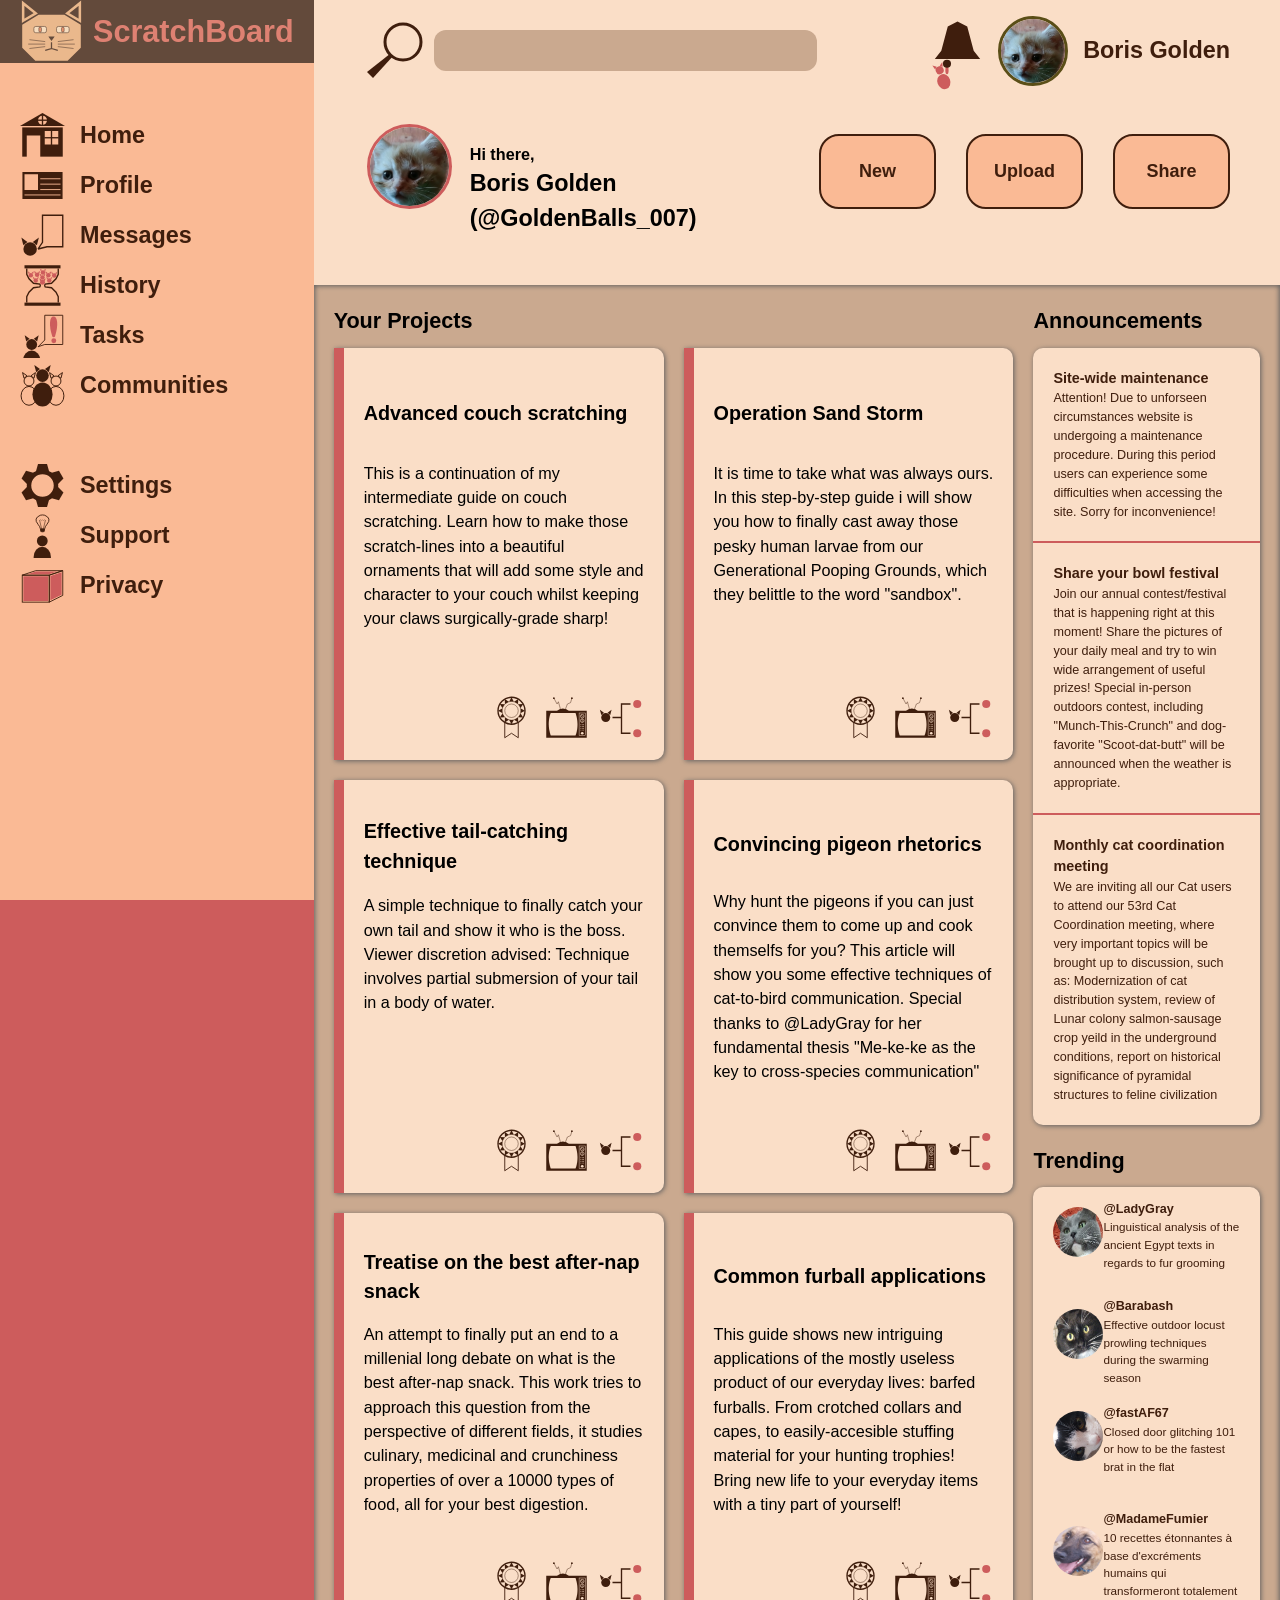
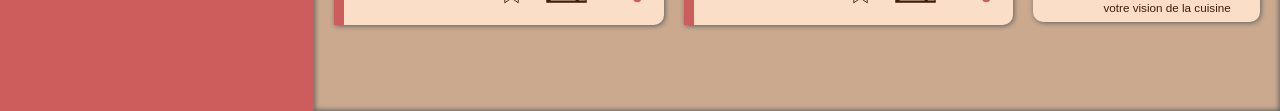
==== commit 860a4cce: "Fix Trending section layout" ====
--- a/index.html
+++ b/index.html
@@ -3228,12 +3228,12 @@
                     <a href="http://" target="_blank" rel="noopener noreferrer">
                         <img src="./media/images/fefus.png" alt="An Avatar of the user @fastAF67" width="50px" height="50px">
                         <h4>@fastAF67</h4>
-                        <p>Closed door glitching 101 or how to be the fastest</p>
+                        <p>Closed door glitching 101 or how to be the fastest brat in the flat</p>
                     </a>
                     <a href="http://" target="_blank" rel="noopener noreferrer">
                         <img src="./media/images/pupa.png" alt="An Avatar of the user @MadameFumier" width="50px" height="50px">
                         <h4>@MadameFumier</h4>
-                        <p>10 recettes étonnantes à base d'excréments humains qui transformeront totalement votre vision de la cuisine.</p>
+                        <p>10 recettes étonnantes à base d'excréments humains qui transformeront totalement votre vision de la cuisine</p>
                     </a>
                 </div>
             </section>
--- a/styles/styles.css
+++ b/styles/styles.css
@@ -29,7 +29,7 @@
     box-sizing: inherit;
     margin: 0;
     padding: 0;
-    outline: 1px solid red;
+    /* outline: 1px solid red; */
 }
 
 img
@@ -391,11 +391,13 @@
 {
     grid-area: 1 / 1 / 2 / 2;
     align-self: center;
+    font-size: 1.1rem;
 }
 .project p
 {
     grid-area: 2 / 1 / 3 / 2; 
     align-self: start;
+    font-size: 0.9rem;
 }
 
 .project-controls
@@ -430,15 +432,6 @@
     bottom: 3px;
 }
 
-main .projects .content .project h3
-{
-    font-size: 1.1rem;
-}
-main .projects .content .project p
-{
-    font-size: 0.9rem;
-}
-
 main .projects .content .project,
 main .announcements .content,
 main .trending .content
@@ -486,31 +479,32 @@
 main .trending .content > *
 {
     display: grid;
-    grid-template: 1fr 2fr  / 1fr 5fr;
-    padding: 0px 20px;
+    grid-template: 1fr 2fr / 1fr 5fr;
+    padding: 5px 20px;
 }
 
 main .trending .content a img
 {
     grid-area: 1 / 1 / 3 / 2;
     border-radius: 50%;
-    justify-self: center;
     align-self: center;
 }
 main .trending .content a h4
 {
     grid-area: 1 / 2 / 2 / 3;
     font-size: 0.7rem;
+    align-self: end;
 }
 main .trending .content a p
 {
     grid-area: 2 / 2 / 3 / 3;
     font-size: 0.65rem;
-}
-
-
-
-
-
-
-
+    align-self: start;
+}
+
+
+
+
+
+
+
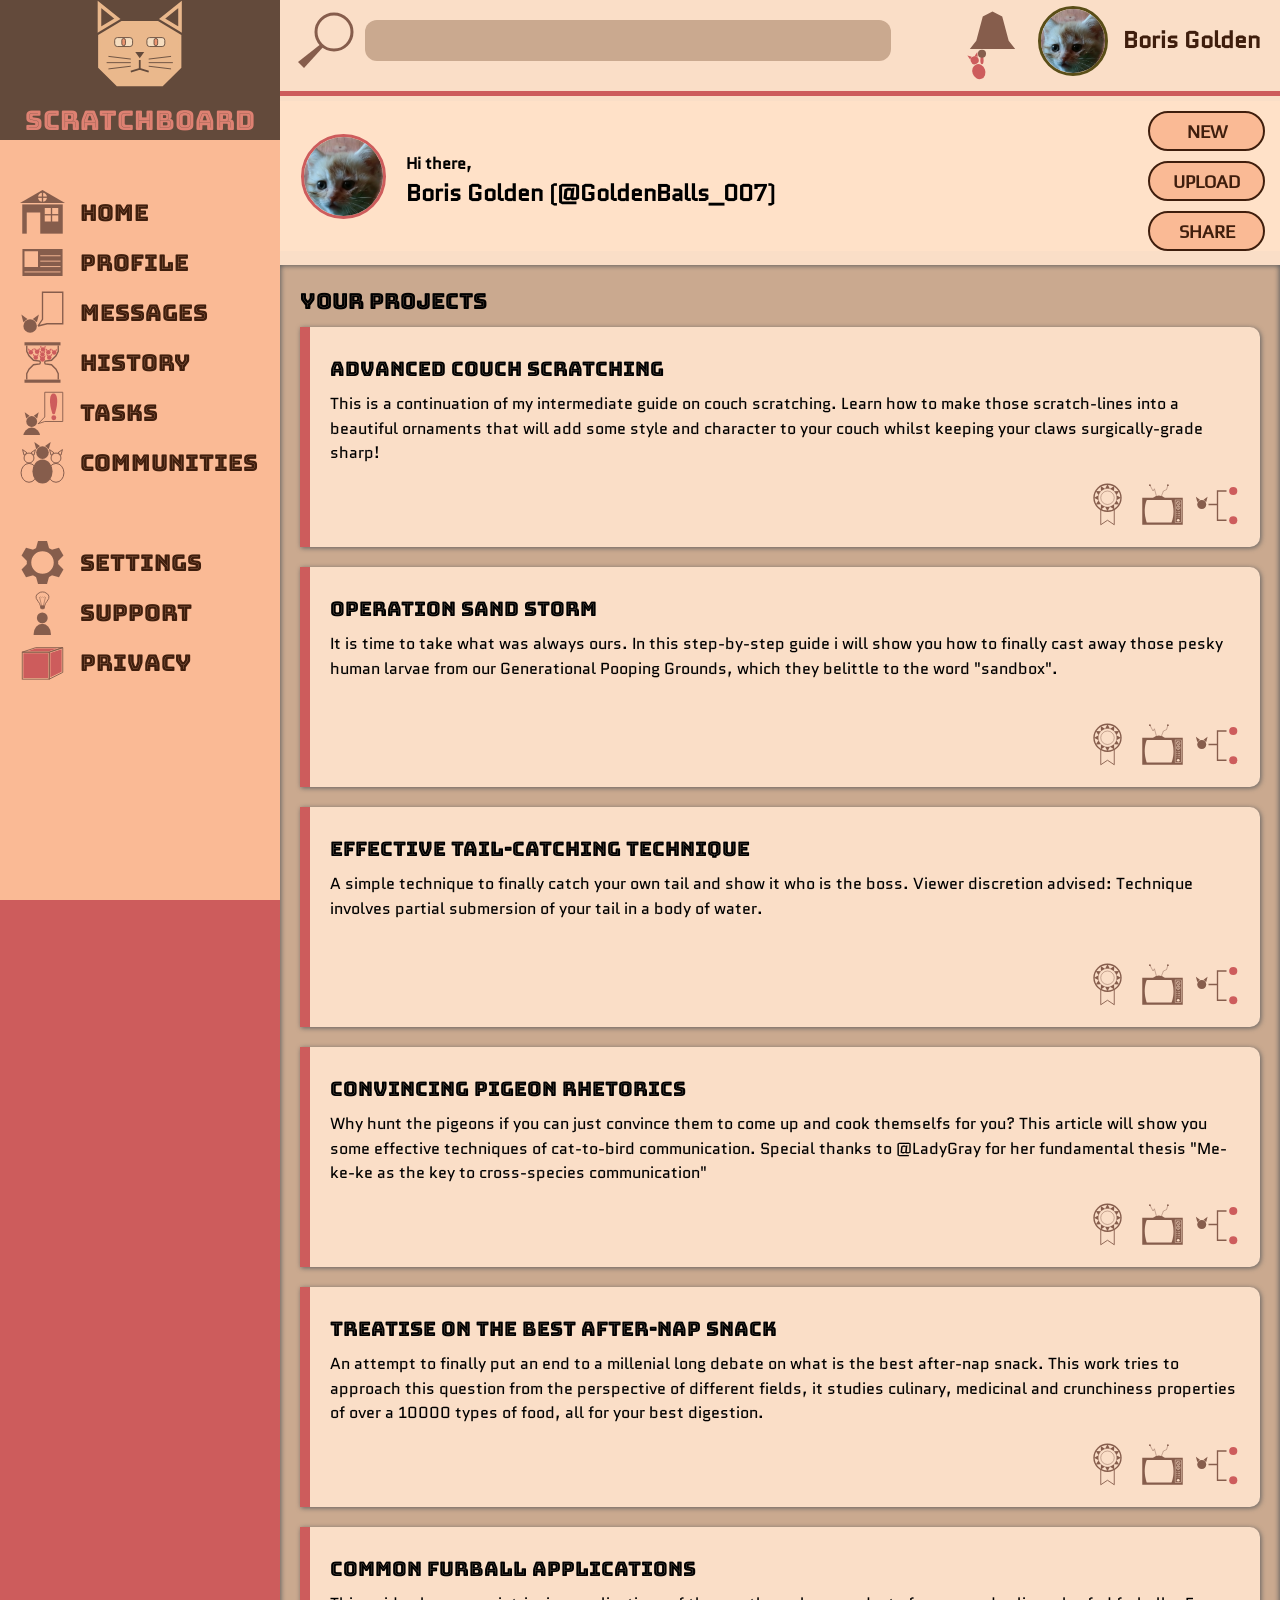
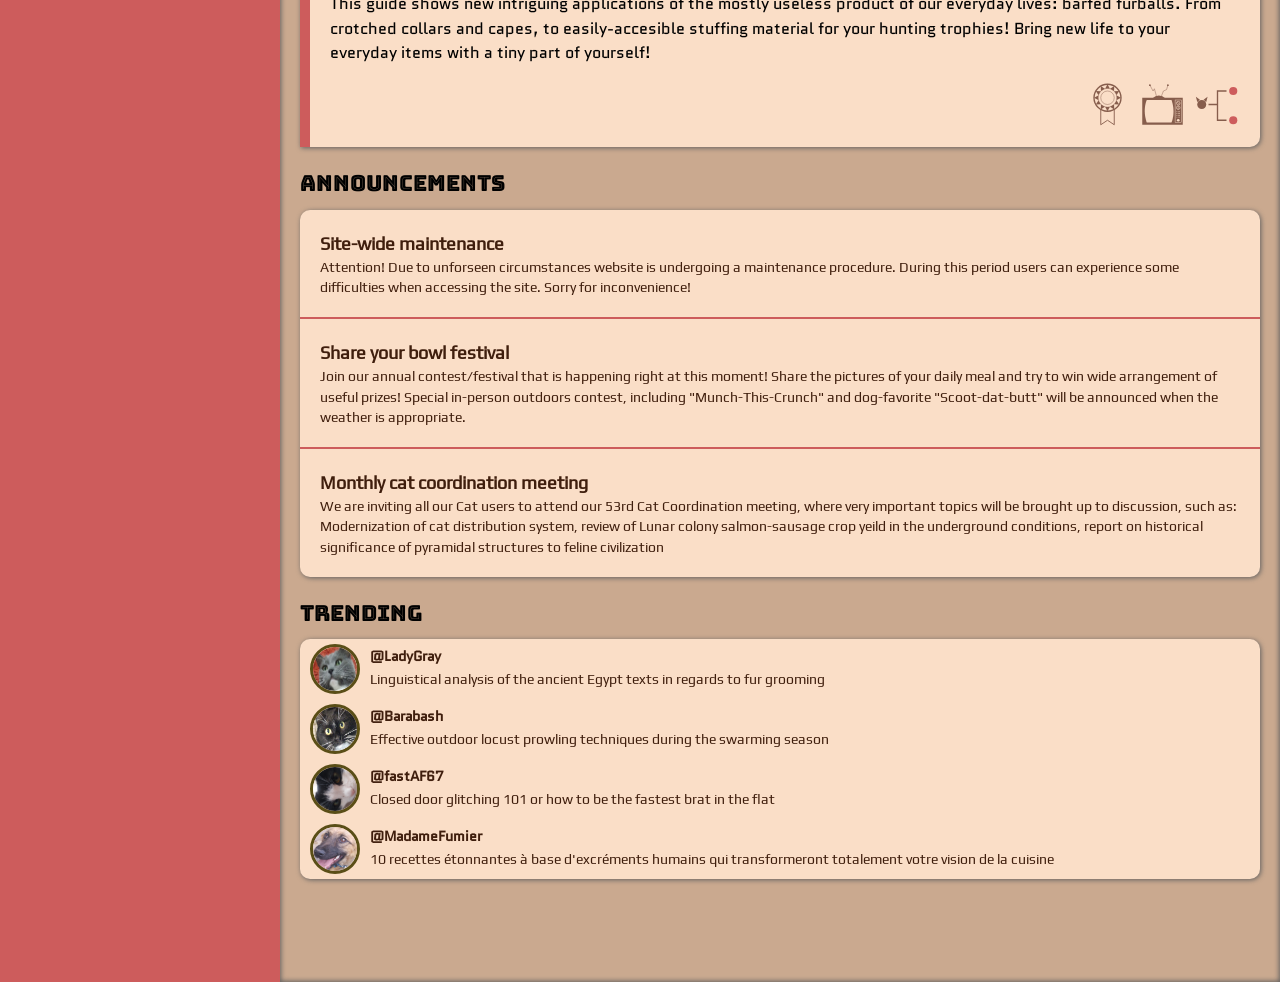
==== commit 09ae21aa: "Add maintenance page placeholder" ====
--- a/index.html
+++ b/index.html
@@ -48,7 +48,7 @@
                     <input type="search" name="search" id="search">
                 </form>
                 <div class="profile">
-                    <a class="notifications" href="http://" target="_blank" rel="noopener noreferrer">
+                    <a class="notifications" href="./maintenance.html" target="_blank" rel="noopener noreferrer">
                         <svg class="icon icon-notifications" xmlns="http://www.w3.org/2000/svg" viewBox="0 0 100 100">
                             <g class="icon-secondary icon-default" color="#5ab" transform="translate(3,37) scale(0.5) rotate(340, 50, 50)">
                                 <circle cx="50" cy="50" r="10" fill="currentColor"/>
@@ -161,7 +161,7 @@
                             </g>
                         </svg>
                     </a>
-                    <a class="details" href="http://" target="_blank" rel="noopener noreferrer">
+                    <a class="details" href="./maintenance.html" target="_blank" rel="noopener noreferrer">
                         <img src="./media/images/boris.png" width="40" height="40" alt="Your Profile Picture">
                         <p class="name">Boris Golden</p>
                     </a>
@@ -239,7 +239,7 @@
             <nav class="navigation-primary">
                 <ul>
                     <li>
-                        <a href="http://">
+                         <a href="#" target="_blank" rel="noopener noreferrer">
                             <svg class="icon icon-home" xmlns="http://www.w3.org/2000/svg" viewBox="0 0 100 100">
                                 <defs>
                                     <mask id="icon-mask-cutout">
@@ -292,7 +292,7 @@
                         </a>
                     </li>
                     <li>
-                        <a href="http://">
+                         <a href="./maintenance.html" target="_blank" rel="noopener noreferrer">
                             <svg class="icon icon-profile" xmlns="http://www.w3.org/2000/svg" viewBox="0 0 100 100"> 
                                 <defs>
                                     <mask id="icon-mask-fields">
@@ -337,7 +337,7 @@
                         </a>
                     </li>
                     <li>
-                        <a href="http://">
+                         <a href="./maintenance.html" target="_blank" rel="noopener noreferrer">
                             <svg class="icon icon-message" xmlns="http://www.w3.org/2000/svg" viewBox="0 0 100 100">
                                 <g class="icon-primary" color="#689" transform="translate(0,5) scale(1.5)">
                                     <circle cx="15" cy="50" r="10" fill="currentColor"/>
@@ -391,7 +391,7 @@
                         </a>
                     </li>
                     <li>
-                        <a href="http://">
+                         <a href="./maintenance.html" target="_blank" rel="noopener noreferrer">
                             <svg class="icon icon-history" xmlns="http://www.w3.org/2000/svg" viewBox="0 0 100 100">
                                 <g class="icon-primary" color="#689">
                                     <rect x="10" y="5" width="80" height="7" fill="currentColor"/>
@@ -759,7 +759,7 @@
                         </a>
                     </li>
                     <li>
-                        <a href="http://">
+                         <a href="./maintenance.html" target="_blank" rel="noopener noreferrer">
                             <svg class="icon icon-task" xmlns="http://www.w3.org/2000/svg" viewBox="0 0 100 100">
                                 <g class="icon-secondary icon-default" color="#5ab" transform="translate(49, 7) scale(0.6)">
                                 <path d=
@@ -866,7 +866,7 @@
                         </a>
                     </li>
                     <li>
-                        <a href="http://">
+                         <a href="./maintenance.html" target="_blank" rel="noopener noreferrer">
                             <svg class="icon icon-community" xmlns="http://www.w3.org/2000/svg" viewBox="0 0 100 100">
                                 <g class="icon-primary icon-default" color="#689" transform="translate(-35,-15) scale(1.1)">
                                     <circle cx="50" cy="50" r="10" fill="none" stroke="currentColor" stroke-width="2"/>
@@ -969,7 +969,7 @@
             <nav class="navigation-secondary">
                 <ul>
                     <li>
-                        <a href="http://">
+                         <a href="./maintenance.html" target="_blank" rel="noopener noreferrer">
                             <svg class="icon icon-settings" xmlns="http://www.w3.org/2000/svg" viewBox="0 0 100 100">
                                 <g class="icon-primary" color="#689">
                                     <circle cx="50" cy="50" r="30" fill="none" stroke="currentColor" stroke-width="10"/>
@@ -1056,7 +1056,7 @@
                         </a>
                         </li>
                     <li>
-                        <a href="http://">
+                         <a href="./maintenance.html" target="_blank" rel="noopener noreferrer">
                             <svg class="icon icon-support" xmlns="http://www.w3.org/2000/svg" viewBox="0 0 100 100">
                                 <g class="icon-primary" color="#689">
                                     <path d=
@@ -1155,7 +1155,7 @@
                         </a>
                     </li>
                     <li>
-                        <a href="http://">
+                         <a href="./maintenance.html" target="_blank" rel="noopener noreferrer">
                             <svg class="icon icon-privacy" xmlns="http://www.w3.org/2000/svg" viewBox="0 0 100 100">
                                 <g class="icon-secondary icon-hover" color="#5ab">
                                     <path d=
@@ -1241,7 +1241,7 @@
                         <h3>Advanced couch scratching</h3>
                         <p>This is a continuation of my intermediate guide on couch scratching. Learn how to make those scratch-lines into a beautiful ornaments that will add some style and character to your couch whilst keeping your claws surgically-grade sharp!</p>
                         <div class="project-controls">
-                            <a class="favorite" href="http://" target="_blank" rel="noopener noreferrer">
+                            <a class="favorite" href="./maintenance.html" target="_blank" rel="noopener noreferrer">
                                 <svg class="icon icon-favorite" xmlns="http://www.w3.org/2000/svg" viewBox="0 0 100 100">
                                     <g class="icon-secondary icon-hover" color="#5ab">
                                         <path d=
@@ -1387,7 +1387,7 @@
                                     </g>
                                 </svg>
                             </a>
-                            <a class="share" href="http://" target="_blank" rel="noopener noreferrer">
+                            <a class="share" href="./maintenance.html" target="_blank" rel="noopener noreferrer">
                                 <svg class="icon icon-view" xmlns="http://www.w3.org/2000/svg" viewBox="0 0 100 100">
                                     <defs>
                                         <mask id="icon-mask-television">
@@ -1476,7 +1476,7 @@
                                     </g>
                                 </svg>
                             </a>
-                            <a class="branch" href="http://" target="_blank" rel="noopener noreferrer">
+                            <a class="branch" href="./maintenance.html" target="_blank" rel="noopener noreferrer">
                                 <svg class="icon icon-share" xmlns="http://www.w3.org/2000/svg" viewBox="0 0 100 100">
                                     <g class="icon-primary" color="#689">
                                         <circle cx="15" cy="50" r="10" fill="currentColor"/>
@@ -1567,7 +1567,7 @@
                         <h3>Operation Sand Storm</h3>
                         <p>It is time to take what was always ours. In this step-by-step guide i will show you how to finally cast away those pesky human larvae from our Generational Pooping Grounds, which they belittle to the word "sandbox".</p>
                         <div class="project-controls">
-                            <a class="favorite" href="http://" target="_blank" rel="noopener noreferrer">
+                            <a class="favorite" href="./maintenance.html" target="_blank" rel="noopener noreferrer">
                                 <svg class="icon icon-favorite" xmlns="http://www.w3.org/2000/svg" viewBox="0 0 100 100">
                                     <g class="icon-secondary icon-hover" color="#5ab">
                                         <path d=
@@ -1713,7 +1713,7 @@
                                     </g>
                                 </svg>
                             </a>
-                            <a class="share" href="http://" target="_blank" rel="noopener noreferrer">
+                            <a class="share" href="./maintenance.html" target="_blank" rel="noopener noreferrer">
                                 <svg class="icon icon-view" xmlns="http://www.w3.org/2000/svg" viewBox="0 0 100 100">
                                     <defs>
                                         <mask id="icon-mask-television">
@@ -1802,7 +1802,7 @@
                                     </g>
                                 </svg>
                             </a>
-                            <a class="branch" href="http://" target="_blank" rel="noopener noreferrer">
+                            <a class="branch" href="./maintenance.html" target="_blank" rel="noopener noreferrer">
                                 <svg class="icon icon-share" xmlns="http://www.w3.org/2000/svg" viewBox="0 0 100 100">
                                     <g class="icon-primary" color="#689">
                                         <circle cx="15" cy="50" r="10" fill="currentColor"/>
@@ -1893,7 +1893,7 @@
                         <h3>Effective tail-catching technique</h3>
                         <p>A simple technique to finally catch your own tail and show it who is the boss. Viewer discretion advised: Technique involves partial submersion of your tail in a body of water.</p>
                         <div class="project-controls">
-                            <a class="favorite" href="http://" target="_blank" rel="noopener noreferrer">
+                            <a class="favorite" href="./maintenance.html" target="_blank" rel="noopener noreferrer">
                                 <svg class="icon icon-favorite" xmlns="http://www.w3.org/2000/svg" viewBox="0 0 100 100">
                                     <g class="icon-secondary icon-hover" color="#5ab">
                                         <path d=
@@ -2039,7 +2039,7 @@
                                     </g>
                                 </svg>
                             </a>
-                            <a class="share" href="http://" target="_blank" rel="noopener noreferrer">
+                            <a class="share" href="./maintenance.html" target="_blank" rel="noopener noreferrer">
                                 <svg class="icon icon-view" xmlns="http://www.w3.org/2000/svg" viewBox="0 0 100 100">
                                     <defs>
                                         <mask id="icon-mask-television">
@@ -2128,7 +2128,7 @@
                                     </g>
                                 </svg>
                             </a>
-                            <a class="branch" href="http://" target="_blank" rel="noopener noreferrer">
+                            <a class="branch" href="./maintenance.html" target="_blank" rel="noopener noreferrer">
                                 <svg class="icon icon-share" xmlns="http://www.w3.org/2000/svg" viewBox="0 0 100 100">
                                     <g class="icon-primary" color="#689">
                                         <circle cx="15" cy="50" r="10" fill="currentColor"/>
@@ -2219,7 +2219,7 @@
                         <h3>Convincing pigeon rhetorics</h3>
                         <p>Why hunt the pigeons if you can just convince them to come up and cook themselfs for you? This article will show you some effective techniques of cat-to-bird communication. Special thanks to @LadyGray for her fundamental thesis "Me-ke-ke as the key to cross-species communication"</p>
                         <div class="project-controls">
-                            <a class="favorite" href="http://" target="_blank" rel="noopener noreferrer">
+                            <a class="favorite" href="./maintenance.html" target="_blank" rel="noopener noreferrer">
                                 <svg class="icon icon-favorite" xmlns="http://www.w3.org/2000/svg" viewBox="0 0 100 100">
                                     <g class="icon-secondary icon-hover" color="#5ab">
                                         <path d=
@@ -2365,7 +2365,7 @@
                                     </g>
                                 </svg>
                             </a>
-                            <a class="share" href="http://" target="_blank" rel="noopener noreferrer">
+                            <a class="share" href="./maintenance.html" target="_blank" rel="noopener noreferrer">
                                 <svg class="icon icon-view" xmlns="http://www.w3.org/2000/svg" viewBox="0 0 100 100">
                                     <defs>
                                         <mask id="icon-mask-television">
@@ -2454,7 +2454,7 @@
                                     </g>
                                 </svg>
                             </a>
-                            <a class="branch" href="http://" target="_blank" rel="noopener noreferrer">
+                            <a class="branch" href="./maintenance.html" target="_blank" rel="noopener noreferrer">
                                 <svg class="icon icon-share" xmlns="http://www.w3.org/2000/svg" viewBox="0 0 100 100">
                                     <g class="icon-primary" color="#689">
                                         <circle cx="15" cy="50" r="10" fill="currentColor"/>
@@ -2545,7 +2545,7 @@
                         <h3>Treatise on the best after-nap snack</h3>
                         <p>An attempt to finally put an end to a millenial long debate on what is the best after-nap snack. This work tries to approach this question from the perspective of different fields, it studies culinary, medicinal and crunchiness properties of over a 10000 types of food, all for your best digestion.</p>
                         <div class="project-controls">
-                            <a class="favorite" href="http://" target="_blank" rel="noopener noreferrer">
+                            <a class="favorite" href="./maintenance.html" target="_blank" rel="noopener noreferrer">
                                 <svg class="icon icon-favorite" xmlns="http://www.w3.org/2000/svg" viewBox="0 0 100 100">
                                     <g class="icon-secondary icon-hover" color="#5ab">
                                         <path d=
@@ -2691,7 +2691,7 @@
                                     </g>
                                 </svg>
                             </a>
-                            <a class="share" href="http://" target="_blank" rel="noopener noreferrer">
+                            <a class="share" href="./maintenance.html" target="_blank" rel="noopener noreferrer">
                                 <svg class="icon icon-view" xmlns="http://www.w3.org/2000/svg" viewBox="0 0 100 100">
                                     <defs>
                                         <mask id="icon-mask-television">
@@ -2780,7 +2780,7 @@
                                     </g>
                                 </svg>
                             </a>
-                            <a class="branch" href="http://" target="_blank" rel="noopener noreferrer">
+                            <a class="branch" href="./maintenance.html" target="_blank" rel="noopener noreferrer">
                                 <svg class="icon icon-share" xmlns="http://www.w3.org/2000/svg" viewBox="0 0 100 100">
                                     <g class="icon-primary" color="#689">
                                         <circle cx="15" cy="50" r="10" fill="currentColor"/>
@@ -2871,7 +2871,7 @@
                         <h3>Common furball applications</h3>
                         <p>This guide shows new intriguing applications of the mostly useless product of our everyday lives: barfed furballs. From crotched collars and capes, to easily-accesible stuffing material for your hunting trophies! Bring new life to your everyday items with a tiny part of yourself! </p>
                         <div class="project-controls">
-                            <a class="favorite" href="http://" target="_blank" rel="noopener noreferrer">
+                            <a class="favorite" href="./maintenance.html" target="_blank" rel="noopener noreferrer">
                                 <svg class="icon icon-favorite" xmlns="http://www.w3.org/2000/svg" viewBox="0 0 100 100">
                                     <g class="icon-secondary icon-hover" color="#5ab">
                                         <path d=
@@ -3017,7 +3017,7 @@
                                     </g>
                                 </svg>
                             </a>
-                            <a class="share" href="http://" target="_blank" rel="noopener noreferrer">
+                            <a class="share" href="./maintenance.html" target="_blank" rel="noopener noreferrer">
                                 <svg class="icon icon-view" xmlns="http://www.w3.org/2000/svg" viewBox="0 0 100 100">
                                     <defs>
                                         <mask id="icon-mask-television">
@@ -3106,7 +3106,7 @@
                                     </g>
                                 </svg>
                             </a>
-                            <a class="branch" href="http://" target="_blank" rel="noopener noreferrer">
+                            <a class="branch" href="./maintenance.html" target="_blank" rel="noopener noreferrer">
                                 <svg class="icon icon-share" xmlns="http://www.w3.org/2000/svg" viewBox="0 0 100 100">
                                     <g class="icon-primary" color="#689">
                                         <circle cx="15" cy="50" r="10" fill="currentColor"/>
@@ -3198,15 +3198,15 @@
             <section class="announcements">
                 <h2>Announcements</h2>
                 <div class="content">
-                    <a href="http://" target="_blank" rel="noopener noreferrer">
+                    <a href="./maintenance.html" target="_blank" rel="noopener noreferrer">
                         <h3>Site-wide maintenance</h3>
                         <p>Attention! Due to unforseen circumstances website is undergoing a maintenance procedure. During this period users can experience some difficulties when accessing the site. Sorry for inconvenience!</p>
-                    </a href="http://" target="_blank" rel="noopener noreferrer">
-                    <a href="http://" target="_blank" rel="noopener noreferrer">
+                    </a href="./maintenance.html" target="_blank" rel="noopener noreferrer">
+                    <a href="./maintenance.html" target="_blank" rel="noopener noreferrer">
                         <h3>Share your bowl festival</h3>
                         <p>Join our annual contest/festival that is happening right at this moment! Share the pictures of your daily meal and try to win wide arrangement of useful prizes! Special in-person outdoors contest, including "Munch-This-Crunch" and dog-favorite "Scoot-dat-butt" will be announced when the weather is appropriate.</p>
                     </a>
-                    <a href="http://" target="_blank" rel="noopener noreferrer">
+                    <a href="./maintenance.html" target="_blank" rel="noopener noreferrer">
                         <h3>Monthly cat coordination meeting</h3>
                         <p>We are inviting all our Cat users to attend our 53rd Cat Coordination meeting, where very important topics will be brought up to discussion, such as: Modernization of cat distribution system, review of Lunar colony salmon-sausage crop yeild in the underground conditions, report on historical significance of pyramidal structures to feline civilization</p>
                     </a>
@@ -3215,22 +3215,22 @@
             <section class="trending">
                 <h2>Trending</h2>
                 <div class="content">
-                    <a href="http://" target="_blank" rel="noopener noreferrer">
+                    <a href="./maintenance.html" target="_blank" rel="noopener noreferrer">
                         <img src="./media/images/serush.png" alt="An Avatar of the user @LadyGray" width="50px" height="50px">
                         <h4>@LadyGray</h4>
                         <p>Linguistical analysis of the ancient Egypt texts in regards to fur grooming</p>
                     </a>
-                    <a href="http://" target="_blank" rel="noopener noreferrer">
+                    <a href="./maintenance.html" target="_blank" rel="noopener noreferrer">
                         <img src="./media/images/barabash.png" alt="An Avatar of the user @Barabash" width="50px" height="50px">
                         <h4>@Barabash</h4>
                         <p>Effective outdoor locust prowling techniques during the swarming season</p>
                     </a>
-                    <a href="http://" target="_blank" rel="noopener noreferrer">
+                    <a href="./maintenance.html" target="_blank" rel="noopener noreferrer">
                         <img src="./media/images/fefus.png" alt="An Avatar of the user @fastAF67" width="50px" height="50px">
                         <h4>@fastAF67</h4>
                         <p>Closed door glitching 101 or how to be the fastest brat in the flat</p>
                     </a>
-                    <a href="http://" target="_blank" rel="noopener noreferrer">
+                    <a href="./maintenance.html" target="_blank" rel="noopener noreferrer">
                         <img src="./media/images/pupa.png" alt="An Avatar of the user @MadameFumier" width="50px" height="50px">
                         <h4>@MadameFumier</h4>
                         <p>10 recettes étonnantes à base d'excréments humains qui transformeront totalement votre vision de la cuisine</p>
--- a/styles/styles.css
+++ b/styles/styles.css
@@ -1,13 +1,43 @@
+@font-face 
+{
+    font-family: "Bungee Inline";
+    src: url(".././media/fonts/BungeeInline.woff2") format("woff2");
+    font-weight: bold;
+    font-style: normal;
+    font-display: swap;
+}
+
+@font-face
+{
+    font-family: "Play";
+    src: url(".././media/fonts/Play.woff2") format("woff2");
+    font-weight: normal;
+    font-style: normal;
+    font-display: swap;
+}
+
+@font-face 
+{
+    font-family: "Quantico";
+    src: url(".././media/fonts/Quantico.woff2") format("woff2");
+    font-weight: normal;
+    font-style: normal;
+    font-display: swap;
+}
+
 :root
 {
-    --font-headings: sans-serif;
-    --font-primary: sans-serif;
-    --font-secondary: sans-serif;
+    --font-logo: "Bungee Inline";
+    --font-headings: "Bungee Inline";
+    --font-navigation: "Bungee Inline";
+    --font-primary: "Quantico";
+    --font-secondary: "Play";
     
     --color-bg-body: indianred;
     --color-bg-aside: rgb(250, 186, 149);
     --color-bg-aside-highlight: rgb(255, 206, 178);
     --color-bg-header: rgb(250, 222, 199);
+    --color-bg-header-highlight: rgb(255, 225, 200);
     --color-bg-main: rgb(202, 169, 143);
     --color-bg-logo: black;
 
@@ -29,7 +59,6 @@
     box-sizing: inherit;
     margin: 0;
     padding: 0;
-    /* outline: 1px solid red; */
 }
 
 img
@@ -55,11 +84,50 @@
     background-color: var(--color-bg-body);
 }
 
+.maintenance-page
+{
+    background-color: var(--color-bg-header);
+    justify-content: center;
+    align-items: center;
+}
+
+.maintenance-page .message
+{
+    display: flex;
+    flex-direction: column;
+    padding: 30px;
+    border: 5px solid var(--color-font-headings);
+    border-radius: 15px;
+    justify-content: center;
+    align-items: center;
+    background-color: var(--color-bg-aside-highlight);
+    color: var(--color-font-headings);   
+}
+.maintenance-page img
+{
+    border: 5px solid var(--color-font-headings);
+    border-radius: 50%;
+}
+.maintenance-page p
+{
+    font-size: 1.2rem;
+}
+
+h1,
+h2,
+h3,
+h4,
+h5,
+h6
+{
+    font-family: var(--font-headings);
+}
+
 .page
 {
     height: 100%;
     display: grid;
-    grid-template: 1fr 5fr / 1fr 5fr;
+    grid-template: 180px 1fr / 350px 1fr;
 }
 
 .page header
@@ -93,6 +161,7 @@
 .logo
 {
     height: 7%;
+    min-height: 70px;
     display: flex;
     background-color: var(--color-bg-logo);
     opacity: 60%;
@@ -104,13 +173,14 @@
 
 .logo svg
 {
+    flex: 1;
     height: 100%;
 }
 
 aside h1
 {
-    font-size: 1.7rem;
-    font-family: var(--font-headings);
+    font-size: 1.5rem;
+    font-family: var(--font-logo);
     color: var(--color-font-headings);
 }
 
@@ -148,27 +218,32 @@
     width: 2.5rem;
 }
 
+aside li a p
+{
+    font-family: var(--font-navigation);
+}
+
 header
 {
     display: flex;
     flex-direction: column;
     gap: 5px;
-    padding: 10px 50px;
 }
 
 header > *
 {
     display: flex;
+    padding: 0px 15px 0px 15px;
 }
 
 .header-top
 {
-    gap: 100px;
+    justify-content: space-between;
 }
 
 .header-top form
 {
-    flex: 1.5;
+    flex: 1;
     display: flex;
     gap: 10px;
     align-items: center;
@@ -176,14 +251,20 @@
 
 form input
 {
-    flex: 1;
+    width: 80%;
+    padding-left: 10px;
     font-size: 1.5rem;
-    padding-left: 10px;
     height: 2.3rem;
     border-radius: 12px;
     background-color: var(--color-bg-main);
     color: var(--color-font-secondary);
     border: none;
+    appearance: none;
+}
+
+form input::-webkit-search-cancel-button
+{
+    display: none;
 }
 
 form input:focus
@@ -201,6 +282,7 @@
 
 form label
 {
+    flex-shrink: 0;
     font-size: 1.5rem;
     width: 60px;
     height: 60px;
@@ -234,9 +316,15 @@
 
 .profile .details
 {
-    display: flex;
-    align-items:center;
+    padding: 5px 5px;
+    display: flex;
+    align-items: center;
     gap: 15px;
+}
+.profile .details:hover
+{
+    border-radius: 15px;
+    background-color: var(--color-bg-aside-highlight);
 }
 .profile .details:hover > img
 {
@@ -264,6 +352,7 @@
 .header-bottom
 {
     justify-content:space-between;
+    background-color: var(--color-bg-header-highlight);
 }
 
 .self
@@ -285,6 +374,7 @@
 .self p
 {
     grid-area: 1 / 2 / 2 / 3;
+    white-space: nowrap;
     font-size: 0.9rem;
     font-weight: bold;  
     padding-left: 15px;
@@ -294,12 +384,13 @@
 .self h2
 {
     grid-area: 2 / 2 / 3 / 3;
+    font-family: var(--font-primary);
     font-size: 1.3rem;
     padding-left: 15px;
 }
 
 .controls
-{
+{   
     display: flex;
     gap: 30px;
     place-items: center;
@@ -307,10 +398,12 @@
 
 .controls button
 {
-    height: 50%;
+    height: 50px;
     width: 6.5rem;
     background-color: var(--color-bg-aside);
     color: var(--color-font-primary);
+    font-family: var(--font-secondary);
+    text-transform: uppercase;
     font-size: 1rem;
     font-weight: bold;
     border-radius: 20px;
@@ -334,7 +427,7 @@
 main
 {
     display: grid;
-    grid-template: 3fr 2fr / 3fr 1fr;
+    grid-template: 1.5fr 1fr / 3fr 1fr;
     gap: 20px;
     padding: 20px 20px;
     box-shadow: inset 0px 0px 5px 1px var(--color-shadow);
@@ -372,12 +465,13 @@
 main .projects .content
 {   
     display: grid;
-    grid-template: repeat(auto-fit, minmax(150px, 1fr)) / repeat(2, 1fr);
+    grid-template: repeat(auto-fit, minmax(220px, 1fr)) / repeat(2, 1fr);
     gap: 20px;
 }
 
 main .projects .content .project
 {
+    height: 100%;
     background-color: var(--color-bg-header);
     border-left: 10px solid var(--color-bg-body);
     border-top-right-radius: 10px;
@@ -461,6 +555,12 @@
     background-color: var(--color-bg-aside-highlight);
 }
 
+main .announcements .content > *:hover h3,
+main .trending .content > *:hover h4
+{
+    color: var(--color-font-headings);
+}
+
 main .announcements .content > *:not(:last-child)
 {
     border-bottom: 2px solid var(--color-font-headings);
@@ -468,43 +568,104 @@
 
 main .announcements .content a h3
 {
+    font-family: var(--font-secondary);
+    font-size: 1.0rem;
+}
+
+main .announcements .content a p
+{
+        font-family: var(--font-secondary);
+    font-size: 0.75rem;
+}
+
+main .trending .content > *
+{
+    display: grid;
+    grid-template: 25px 1fr / 50px 1fr;
+    column-gap: 10px;
+    padding: 5px 10px;
+}
+
+main .trending .content a img
+{
+    grid-area: 1 / 1 / 3 / 2;
+    border: 3px solid var(--color-font-secondary);
+    border-radius: 50%;
+    justify-self: center;
+    align-self: center;
+}
+main .trending .content > *:hover img
+{
+    border-color: var(--color-font-headings);
+}
+
+main .trending .content a h4
+{
+    grid-area: 1 / 2 / 2 / 3;
+    font-family: var(--font-primary);
     font-size: 0.8rem;
-}
-
-main .announcements .content a p
-{
-    font-size: 0.7rem;
-}
-
-main .trending .content > *
-{
-    display: grid;
-    grid-template: 1fr 2fr / 1fr 5fr;
-    padding: 5px 20px;
-}
-
-main .trending .content a img
-{
-    grid-area: 1 / 1 / 3 / 2;
-    border-radius: 50%;
     align-self: center;
 }
-main .trending .content a h4
-{
-    grid-area: 1 / 2 / 2 / 3;
-    font-size: 0.7rem;
-    align-self: end;
-}
 main .trending .content a p
 {
     grid-area: 2 / 2 / 3 / 3;
-    font-size: 0.65rem;
-    align-self: start;
-}
-
-
-
-
-
-
-
+    font-family: var(--font-secondary);
+    font-size: 0.75rem;
+}
+
+@media(max-width: 1300px)
+{
+    .page
+    {
+        grid-template: 265px 1fr / 280px 1fr;
+    }
+    .logo
+    {
+        flex-direction: column;
+        min-height: 140px;
+    }
+    .header-top
+    {
+        padding-bottom: 10px;
+        border-bottom: 5px solid var(--color-bg-body);
+    }
+    .header-bottom
+    {
+        padding-top: 10px;
+    }
+    .controls
+    {
+        flex-direction: column;
+        gap: 10px;
+    }
+
+    .controls button
+    {
+        height: 40px;
+    }
+
+    main
+    {
+        grid-template: 2fr 0.5fr 0.5fr / 1fr;
+    }
+
+    main .projects
+    {
+        grid-area: 1 / 1 / 2 / 2;
+    }
+
+    main .announcements
+    {
+        grid-area: 2/ 1 / 3 / 2;
+    }
+
+    main .trending
+    {
+        grid-area: 3 / 1 / 4 / 2;
+    }
+    main .projects .content
+    {   
+        grid-template: repeat(auto-fit, minmax(220px, 1fr)) / 1fr;
+        gap: 20px;
+    }
+}
--- a/styles/icons.css
+++ b/styles/icons.css
@@ -1,6 +1,6 @@
 :root
 {
-    --color-icon-primary: rgb(63, 30, 13);
+    --color-icon-primary: rgb(134, 93, 76);
     --color-icon-secondary: indianred;
 }
 
